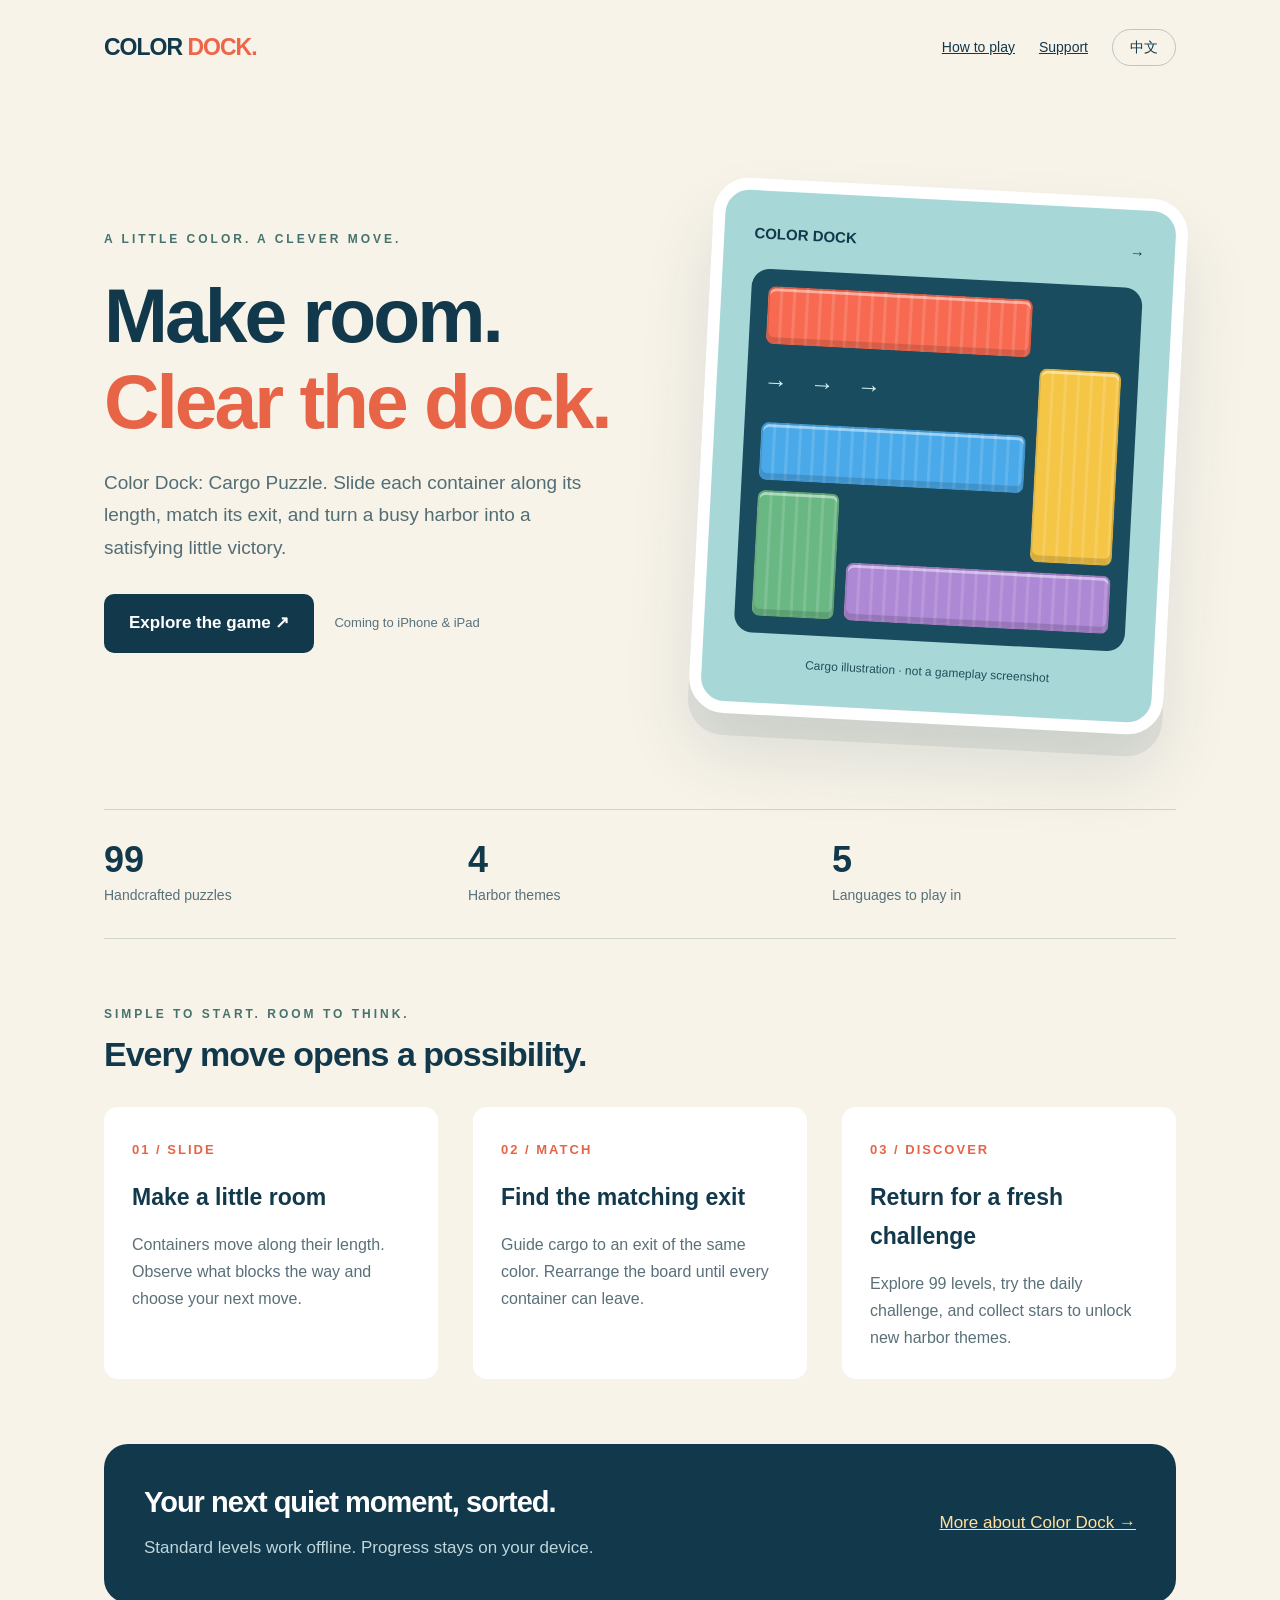
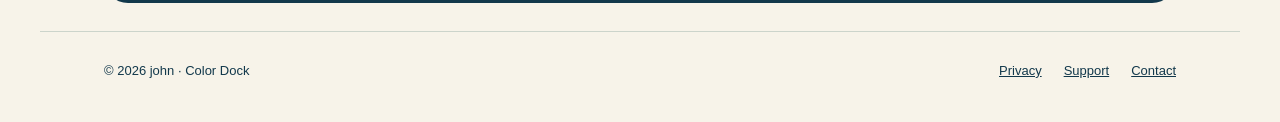
==== index.html @ 5cc41d89 "Create index.html" ====
<!doctype html>
<html lang="zh-CN"><head><meta charset="utf-8"><meta name="viewport" content="width=device-width,initial-scale=1"><meta name="description" content="Color Dock · 彩色码头：货柜谜题。滑动货柜，匹配出口，清空码头。99 关休闲益智游戏，支持 iPhone 和 iPad。"><meta name="theme-color" content="#0c3044"><title>Color Dock — 彩色码头：货柜谜题</title><style>
*{box-sizing:border-box}html{scroll-behavior:smooth}body{margin:0;background:#f7f3e9;color:#12384b;font:17px/1.7 -apple-system,BlinkMacSystemFont,"Segoe UI",sans-serif}a{color:inherit}nav,main,footer{max-width:1200px;margin:auto;padding:28px 5%}nav{display:flex;align-items:center;justify-content:space-between;gap:20px}.brand{font-size:23px;font-weight:900;text-decoration:none;letter-spacing:-1px}.brand i{color:#ef6548;font-style:normal}button{font:inherit;background:transparent;border:1px solid #bac6c5;padding:6px 17px;border-radius:25px;color:inherit;cursor:pointer}button:hover,a:hover{opacity:.8}:focus-visible{outline:3px solid #e96845;outline-offset:5px}nav .links{display:flex;align-items:center;gap:24px;font-size:14px}.hero{display:grid;grid-template-columns:1.1fr 1fr;gap:7%;align-items:center;padding:65px 0 85px}.eyebrow{font-size:12px;font-weight:800;letter-spacing:3px;color:#46726e;text-transform:uppercase}h1{font-size:clamp(46px,6vw,78px);line-height:1.13;letter-spacing:-3px;margin:22px 0}h1 span{color:#e76446}p.lead{max-width:490px;font-size:19px;color:#536d75}.cta{display:flex;gap:20px;align-items:center;flex-wrap:wrap;margin:30px 0}.primary{display:inline-block;background:#12384b;color:#fff;padding:15px 25px;border-radius:10px;text-decoration:none;font-weight:700}.soon{font-size:13px;color:#59717b}.art{position:relative;background:#a8d7d8;border:12px solid white;border-radius:36px;padding:30px;box-shadow:0 22px 0 #0d354414,0 40px 70px #0d35441c;transform:rotate(3deg)}.art-title{font-weight:900;font-size:15px;display:flex;justify-content:space-between;margin-bottom:22px}.grid{display:grid;grid-template-columns:repeat(4,1fr);grid-template-rows:repeat(5,58px);gap:10px;background:#194c5e;padding:17px;border-radius:18px}.cargo{border-radius:8px;background:repeating-linear-gradient(90deg,transparent 0 10px,#ffffff22 10px 13px),var(--c);box-shadow:inset 0 3px 0 #ffffff70,inset 0 -5px 0 #0002;border:2px solid #0002}.red{--c:#f76a51;grid-area:1/1/2/4}.yellow{--c:#f5c545;grid-area:2/4/5/5}.blue{--c:#49a9e9;grid-area:3/1/4/4}.green{--c:#69b783;grid-area:4/1/6/2}.purple{--c:#ad88d4;grid-area:5/2/6/5}.out{grid-area:2/1/3/4;color:#d4f1f1;font-size:24px;align-self:center;letter-spacing:8px}.art small{display:block;text-align:center;font-size:12px;margin-top:20px;color:#244e59}.stats{border-top:1px solid #ccd4cb;border-bottom:1px solid #ccd4cb;display:grid;grid-template-columns:repeat(3,1fr);padding:28px 0;gap:20px}.stat strong{font-size:36px;line-height:1.2;display:block}.stat span{font-size:14px;color:#577178}section{padding:65px 0}h2{font-size:34px;line-height:1.3;letter-spacing:-1px;margin:8px 0 30px}.steps{display:grid;grid-template-columns:repeat(3,1fr);gap:35px}.steps article{padding:28px;background:white;border-radius:14px}.steps b{font-size:13px;color:#e76446;letter-spacing:2px}.steps h3{font-size:23px;margin:14px 0}.steps p{color:#5a7078;font-size:16px;margin:0}.banner{background:#12384b;color:#fff;border-radius:24px;padding:40px;display:flex;gap:25px;align-items:center;justify-content:space-between}.banner h2{margin:0 0 12px;font-size:29px}.banner p{margin:0;color:#bed6dc}.banner a{white-space:nowrap;color:#ffe0a0}footer{border-top:1px solid #ccd4cb;font-size:13px;display:flex;justify-content:space-between;gap:24px;flex-wrap:wrap;padding-bottom:40px}footer .links{display:flex;gap:22px} @media(max-width:760px){nav .links>a{display:none}.hero{grid-template-columns:1fr;padding:30px 0 65px;gap:45px}h1{letter-spacing:-2px}.art{max-width:440px;width:94%;margin:auto;transform:rotate(2deg)}.grid{grid-template-rows:repeat(5,45px)}.steps{grid-template-columns:1fr;gap:16px}.stats{gap:14px}.stat strong{font-size:29px}.banner{display:block;padding:28px}.banner a{display:inline-block;margin-top:20px}section{padding:45px 0}}@media(prefers-reduced-motion:reduce){html{scroll-behavior:auto}}
</style></head><body><nav><a class="brand" href="/">COLOR <i>DOCK.</i></a><div class="links"><a href="#how" data-en="How to play">玩法介绍</a><a href="/game-privacy-policies/color-dock/support.html" data-en="Support">技术支持</a><button id="language" type="button" aria-label="Switch language">English</button></div></nav><main><div class="hero"><div><div class="eyebrow" data-en="A little color. A clever move.">一点色彩，一点巧思。</div><h1 data-en="Make room.<br><span>Clear the dock.</span>">腾出通道，<br><span>让色彩离港。</span></h1><p class="lead" data-en="Color Dock: Cargo Puzzle. Slide each container along its length, match its exit, and turn a busy harbor into a satisfying little victory.">彩色码头：货柜谜题。沿着货柜的长边滑动，找到同色出口，把繁忙的码头变成一场轻松的小胜利。</p><div class="cta"><a class="primary" href="#how" data-en="Explore the game ↗">了解游戏 ↗</a><span class="soon" data-en="Coming to iPhone & iPad">即将登陆 iPhone 与 iPad</span></div></div><div class="art" role="img" aria-label="彩色货柜玩法示意 / Colorful cargo illustration"><div class="art-title"><span>COLOR DOCK</span><span>→</span></div><div class="grid"><div class="cargo red"></div><div class="out">→ → →</div><div class="cargo yellow"></div><div class="cargo blue"></div><div class="cargo green"></div><div class="cargo purple"></div></div><small data-en="Cargo illustration · not a gameplay screenshot">货柜玩法示意 · 非游戏截图</small></div></div><div class="stats"><div class="stat"><strong>99</strong><span data-en="Handcrafted puzzles">关卡挑战</span></div><div class="stat"><strong>4</strong><span data-en="Harbor themes">港口主题</span></div><div class="stat"><strong>5</strong><span data-en="Languages to play in">种游戏语言</span></div></div><section id="how"><div class="eyebrow" data-en="Simple to start. Room to think.">轻松上手，留点空间给思考。</div><h2 data-en="Every move opens a possibility.">每一步，都有新的可能。</h2><div class="steps"><article><b>01 / SLIDE</b><h3 data-en="Make a little room">先腾出一点空间</h3><p data-en="Containers move along their length. Observe what blocks the way and choose your next move.">货柜沿长边方向移动。观察谁挡住了通道，再决定下一步。</p></article><article><b>02 / MATCH</b><h3 data-en="Find the matching exit">寻找同色出口</h3><p data-en="Guide cargo to an exit of the same color. Rearrange the board until every container can leave.">让货柜从相同颜色的出口离开，调整顺序，直到清空棋盘。</p></article><article><b>03 / DISCOVER</b><h3 data-en="Return for a fresh challenge">每天再来一局</h3><p data-en="Explore 99 levels, try the daily challenge, and collect stars to unlock new harbor themes.">探索 99 个关卡，体验每日挑战，收集星星解锁新的港口主题。</p></article></div></section><section class="banner"><div><h2 data-en="Your next quiet moment, sorted.">把片刻闲暇，拼成一点成就感。</h2><p data-en="Standard levels work offline. Progress stays on your device.">普通关卡支持离线游玩，进度保存在你的设备上。</p></div><a href="/game-privacy-policies/color-dock/home.html" data-en="More about Color Dock →">更多游戏信息 →</a></section></main><footer><span>© 2026 john · Color Dock</span><div class="links"><a href="/game-privacy-policies/color-dock/" data-en="Privacy">隐私政策</a><a href="/game-privacy-policies/color-dock/support.html" data-en="Support">技术支持</a><a href="mailto:seansheaton@gmail.com" data-en="Contact">联系我们</a></div></footer><script>const items=[...document.querySelectorAll('[data-en]')];items.forEach(e=>e.dataset.zh=e.innerHTML);let english=false;const toggle=document.getElementById('language');function setLanguage(value){english=value;document.documentElement.lang=english?'en':'zh-CN';items.forEach(e=>e.innerHTML=english?e.dataset.en:e.dataset.zh);toggle.textContent=english?'中文':'English';document.title=english?'Color Dock — Cargo Puzzle':'Color Dock — 彩色码头：货柜谜题'}toggle.addEventListener('click',()=>setLanguage(!english));if(!navigator.language.toLowerCase().startsWith('zh'))setLanguage(true);</script></body></html>
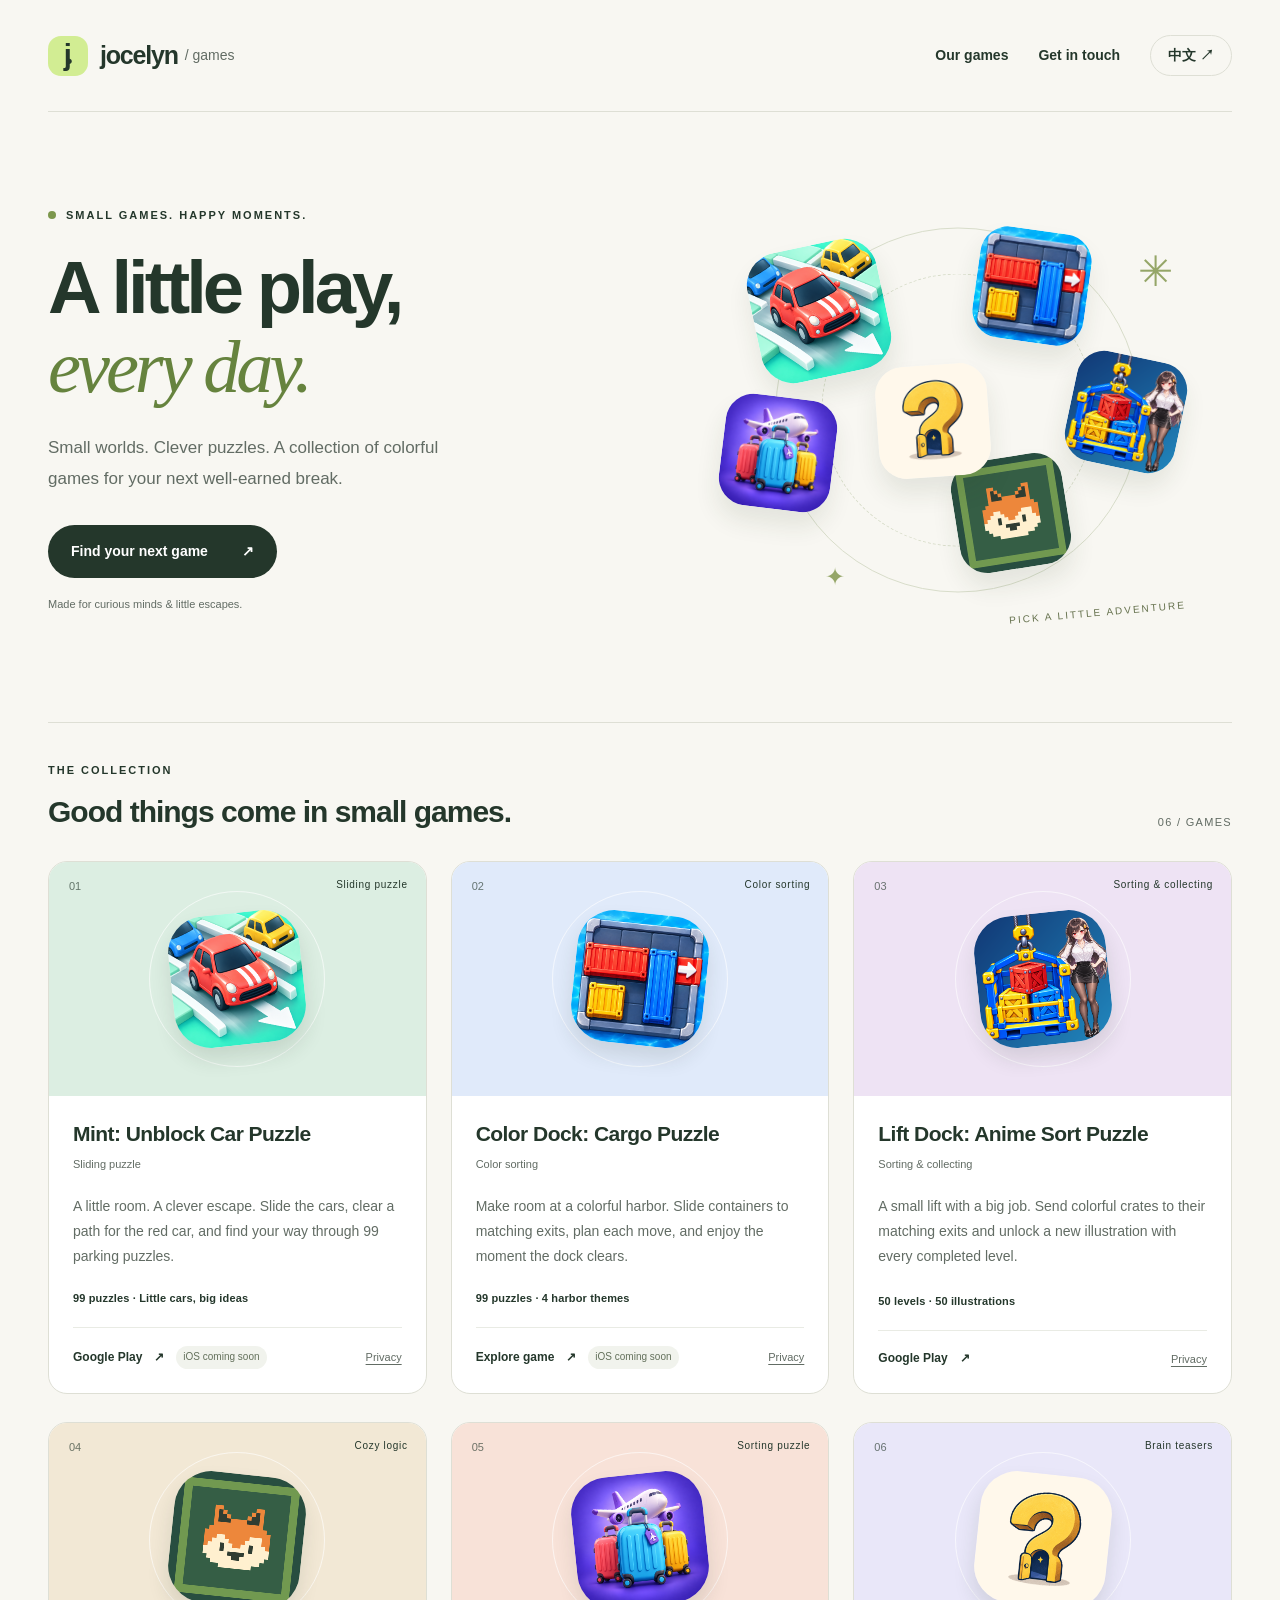
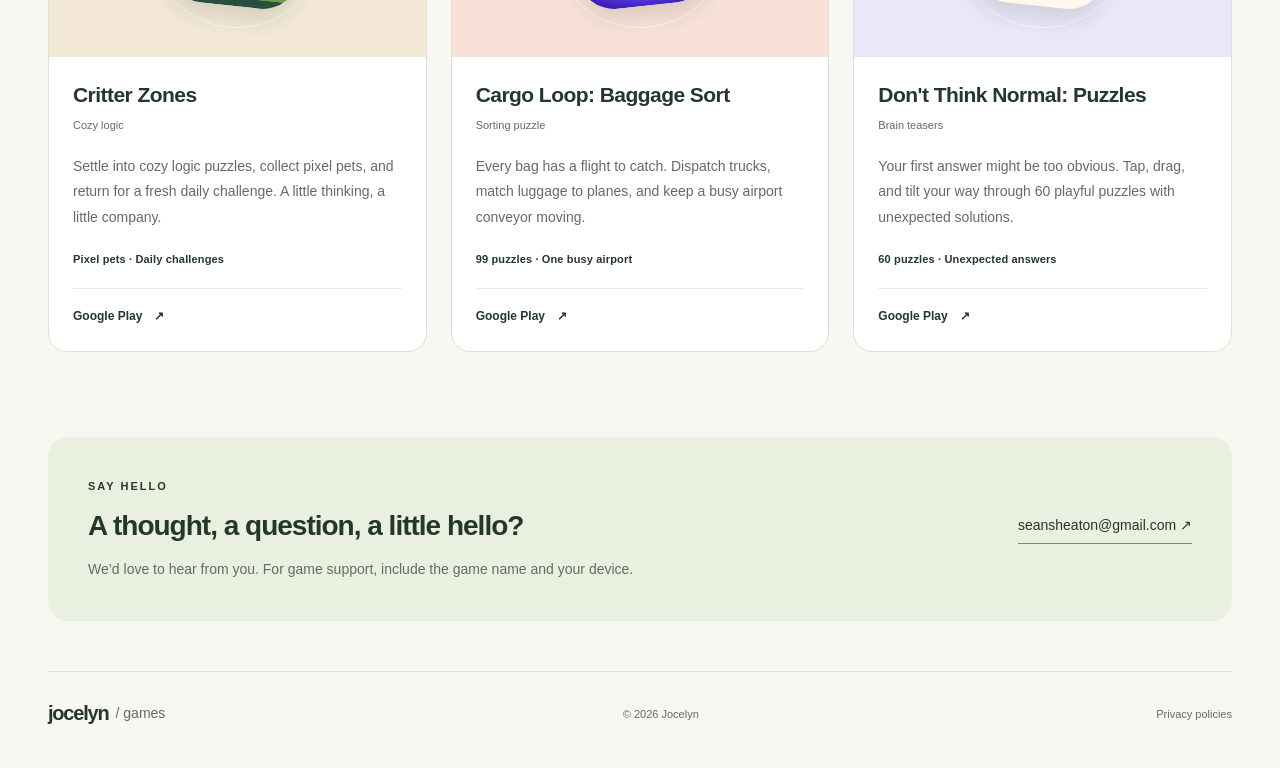
==== commit 138c29a4: "Build bilingual game showcase for six games Add real game icons, English and Chinese introductions, " ====
--- a/index.html
+++ b/index.html
@@ -1,4 +1,3 @@
 <!doctype html>
-<html lang="zh-CN"><head><meta charset="utf-8"><meta name="viewport" content="width=device-width,initial-scale=1"><meta name="description" content="Color Dock · 彩色码头：货柜谜题。滑动货柜，匹配出口，清空码头。99 关休闲益智游戏，支持 iPhone 和 iPad。"><meta name="theme-color" content="#0c3044"><title>Color Dock — 彩色码头：货柜谜题</title><style>
-*{box-sizing:border-box}html{scroll-behavior:smooth}body{margin:0;background:#f7f3e9;color:#12384b;font:17px/1.7 -apple-system,BlinkMacSystemFont,"Segoe UI",sans-serif}a{color:inherit}nav,main,footer{max-width:1200px;margin:auto;padding:28px 5%}nav{display:flex;align-items:center;justify-content:space-between;gap:20px}.brand{font-size:23px;font-weight:900;text-decoration:none;letter-spacing:-1px}.brand i{color:#ef6548;font-style:normal}button{font:inherit;background:transparent;border:1px solid #bac6c5;padding:6px 17px;border-radius:25px;color:inherit;cursor:pointer}button:hover,a:hover{opacity:.8}:focus-visible{outline:3px solid #e96845;outline-offset:5px}nav .links{display:flex;align-items:center;gap:24px;font-size:14px}.hero{display:grid;grid-template-columns:1.1fr 1fr;gap:7%;align-items:center;padding:65px 0 85px}.eyebrow{font-size:12px;font-weight:800;letter-spacing:3px;color:#46726e;text-transform:uppercase}h1{font-size:clamp(46px,6vw,78px);line-height:1.13;letter-spacing:-3px;margin:22px 0}h1 span{color:#e76446}p.lead{max-width:490px;font-size:19px;color:#536d75}.cta{display:flex;gap:20px;align-items:center;flex-wrap:wrap;margin:30px 0}.primary{display:inline-block;background:#12384b;color:#fff;padding:15px 25px;border-radius:10px;text-decoration:none;font-weight:700}.soon{font-size:13px;color:#59717b}.art{position:relative;background:#a8d7d8;border:12px solid white;border-radius:36px;padding:30px;box-shadow:0 22px 0 #0d354414,0 40px 70px #0d35441c;transform:rotate(3deg)}.art-title{font-weight:900;font-size:15px;display:flex;justify-content:space-between;margin-bottom:22px}.grid{display:grid;grid-template-columns:repeat(4,1fr);grid-template-rows:repeat(5,58px);gap:10px;background:#194c5e;padding:17px;border-radius:18px}.cargo{border-radius:8px;background:repeating-linear-gradient(90deg,transparent 0 10px,#ffffff22 10px 13px),var(--c);box-shadow:inset 0 3px 0 #ffffff70,inset 0 -5px 0 #0002;border:2px solid #0002}.red{--c:#f76a51;grid-area:1/1/2/4}.yellow{--c:#f5c545;grid-area:2/4/5/5}.blue{--c:#49a9e9;grid-area:3/1/4/4}.green{--c:#69b783;grid-area:4/1/6/2}.purple{--c:#ad88d4;grid-area:5/2/6/5}.out{grid-area:2/1/3/4;color:#d4f1f1;font-size:24px;align-self:center;letter-spacing:8px}.art small{display:block;text-align:center;font-size:12px;margin-top:20px;color:#244e59}.stats{border-top:1px solid #ccd4cb;border-bottom:1px solid #ccd4cb;display:grid;grid-template-columns:repeat(3,1fr);padding:28px 0;gap:20px}.stat strong{font-size:36px;line-height:1.2;display:block}.stat span{font-size:14px;color:#577178}section{padding:65px 0}h2{font-size:34px;line-height:1.3;letter-spacing:-1px;margin:8px 0 30px}.steps{display:grid;grid-template-columns:repeat(3,1fr);gap:35px}.steps article{padding:28px;background:white;border-radius:14px}.steps b{font-size:13px;color:#e76446;letter-spacing:2px}.steps h3{font-size:23px;margin:14px 0}.steps p{color:#5a7078;font-size:16px;margin:0}.banner{background:#12384b;color:#fff;border-radius:24px;padding:40px;display:flex;gap:25px;align-items:center;justify-content:space-between}.banner h2{margin:0 0 12px;font-size:29px}.banner p{margin:0;color:#bed6dc}.banner a{white-space:nowrap;color:#ffe0a0}footer{border-top:1px solid #ccd4cb;font-size:13px;display:flex;justify-content:space-between;gap:24px;flex-wrap:wrap;padding-bottom:40px}footer .links{display:flex;gap:22px} @media(max-width:760px){nav .links>a{display:none}.hero{grid-template-columns:1fr;padding:30px 0 65px;gap:45px}h1{letter-spacing:-2px}.art{max-width:440px;width:94%;margin:auto;transform:rotate(2deg)}.grid{grid-template-rows:repeat(5,45px)}.steps{grid-template-columns:1fr;gap:16px}.stats{gap:14px}.stat strong{font-size:29px}.banner{display:block;padding:28px}.banner a{display:inline-block;margin-top:20px}section{padding:45px 0}}@media(prefers-reduced-motion:reduce){html{scroll-behavior:auto}}
-</style></head><body><nav><a class="brand" href="/">COLOR <i>DOCK.</i></a><div class="links"><a href="#how" data-en="How to play">玩法介绍</a><a href="/game-privacy-policies/color-dock/support.html" data-en="Support">技术支持</a><button id="language" type="button" aria-label="Switch language">English</button></div></nav><main><div class="hero"><div><div class="eyebrow" data-en="A little color. A clever move.">一点色彩，一点巧思。</div><h1 data-en="Make room.<br><span>Clear the dock.</span>">腾出通道，<br><span>让色彩离港。</span></h1><p class="lead" data-en="Color Dock: Cargo Puzzle. Slide each container along its length, match its exit, and turn a busy harbor into a satisfying little victory.">彩色码头：货柜谜题。沿着货柜的长边滑动，找到同色出口，把繁忙的码头变成一场轻松的小胜利。</p><div class="cta"><a class="primary" href="#how" data-en="Explore the game ↗">了解游戏 ↗</a><span class="soon" data-en="Coming to iPhone & iPad">即将登陆 iPhone 与 iPad</span></div></div><div class="art" role="img" aria-label="彩色货柜玩法示意 / Colorful cargo illustration"><div class="art-title"><span>COLOR DOCK</span><span>→</span></div><div class="grid"><div class="cargo red"></div><div class="out">→ → →</div><div class="cargo yellow"></div><div class="cargo blue"></div><div class="cargo green"></div><div class="cargo purple"></div></div><small data-en="Cargo illustration · not a gameplay screenshot">货柜玩法示意 · 非游戏截图</small></div></div><div class="stats"><div class="stat"><strong>99</strong><span data-en="Handcrafted puzzles">关卡挑战</span></div><div class="stat"><strong>4</strong><span data-en="Harbor themes">港口主题</span></div><div class="stat"><strong>5</strong><span data-en="Languages to play in">种游戏语言</span></div></div><section id="how"><div class="eyebrow" data-en="Simple to start. Room to think.">轻松上手，留点空间给思考。</div><h2 data-en="Every move opens a possibility.">每一步，都有新的可能。</h2><div class="steps"><article><b>01 / SLIDE</b><h3 data-en="Make a little room">先腾出一点空间</h3><p data-en="Containers move along their length. Observe what blocks the way and choose your next move.">货柜沿长边方向移动。观察谁挡住了通道，再决定下一步。</p></article><article><b>02 / MATCH</b><h3 data-en="Find the matching exit">寻找同色出口</h3><p data-en="Guide cargo to an exit of the same color. Rearrange the board until every container can leave.">让货柜从相同颜色的出口离开，调整顺序，直到清空棋盘。</p></article><article><b>03 / DISCOVER</b><h3 data-en="Return for a fresh challenge">每天再来一局</h3><p data-en="Explore 99 levels, try the daily challenge, and collect stars to unlock new harbor themes.">探索 99 个关卡，体验每日挑战，收集星星解锁新的港口主题。</p></article></div></section><section class="banner"><div><h2 data-en="Your next quiet moment, sorted.">把片刻闲暇，拼成一点成就感。</h2><p data-en="Standard levels work offline. Progress stays on your device.">普通关卡支持离线游玩，进度保存在你的设备上。</p></div><a href="/game-privacy-policies/color-dock/home.html" data-en="More about Color Dock →">更多游戏信息 →</a></section></main><footer><span>© 2026 john · Color Dock</span><div class="links"><a href="/game-privacy-policies/color-dock/" data-en="Privacy">隐私政策</a><a href="/game-privacy-policies/color-dock/support.html" data-en="Support">技术支持</a><a href="mailto:seansheaton@gmail.com" data-en="Contact">联系我们</a></div></footer><script>const items=[...document.querySelectorAll('[data-en]')];items.forEach(e=>e.dataset.zh=e.innerHTML);let english=false;const toggle=document.getElementById('language');function setLanguage(value){english=value;document.documentElement.lang=english?'en':'zh-CN';items.forEach(e=>e.innerHTML=english?e.dataset.en:e.dataset.zh);toggle.textContent=english?'中文':'English';document.title=english?'Color Dock — Cargo Puzzle':'Color Dock — 彩色码头：货柜谜题'}toggle.addEventListener('click',()=>setLanguage(!english));if(!navigator.language.toLowerCase().startsWith('zh'))setLanguage(true);</script></body></html>
+<html lang="en"><head><meta charset="utf-8"><meta name="viewport" content="width=device-width,initial-scale=1"><meta name="description" content="Discover Jocelyn’s playful puzzle games: Mint, Color Dock, Lift Dock, Critter Zones, Cargo Loop and Don't Think Normal."><meta name="theme-color" content="#f8f7f2"><meta property="og:title" content="Jocelyn Games — A little play, every day."><meta property="og:description" content="Small worlds. Clever puzzles. Find your next little escape."><meta property="og:image" content="https://seansheaton-oss.github.io/mint.png"><link rel="icon" href="favicon.svg" type="image/svg+xml"><link rel="stylesheet" href="style.css"><title>Jocelyn Games — A little play, every day.</title><script src="site.js" defer></script></head><body>
+<a class="skip" href="#games">Skip to games / 跳到游戏</a><header class="wrap"><a class="brand" href="./" aria-label="Jocelyn Games home"><span class="brand-mark" aria-hidden="true">j<span>•</span></span>jocelyn<span class="brand-small"> / games</span></a><nav aria-label="Main navigation"><a href="#games"><span data-en="Our games" data-zh="我们的游戏">Our games</span></a><a href="#contact"><span data-en="Get in touch" data-zh="联系我们">Get in touch</span></a><button id="language" type="button" aria-label="切换为中文">中文 <span aria-hidden="true">↗</span></button></nav></header><main class="wrap"><section class="hero" aria-labelledby="headline"><div class="hero-copy"><div class="eyebrow"><span class="dot"></span><span data-en="SMALL GAMES. HAPPY MOMENTS." data-zh="小小的游戏，大大的快乐。">SMALL GAMES. HAPPY MOMENTS.</span></div><h1 id="headline"><span data-en="A little play," data-zh="给日常，">A little play,</span><br><em data-en="every day." data-zh="添一点好玩。">every day.</em></h1><p class="intro" data-en="Small worlds. Clever puzzles. A collection of colorful games for your next well-earned break." data-zh="小小世界，藏着巧思。挑一款喜欢的游戏，在缤纷的谜题里，享受一段属于自己的轻松时光。">Small worlds. Clever puzzles. A collection of colorful games for your next well-earned break.</p><a class="primary" href="#games"><span data-en="Find your next game" data-zh="发现你的下一款游戏">Find your next game</span> <span aria-hidden="true">↗</span></a><div class="hero-note"><span data-en="Made for curious minds &amp; little escapes." data-zh="为好奇心，也为片刻闲暇。">Made for curious minds &amp; little escapes.</span></div></div><div class="hero-art"><div class="orbit"></div><span class="spark spark-one" aria-hidden="true">✳</span><a href="#mint" class="tile tile-0" aria-label="Mint: Unblock Car Puzzle"><img src="mint.png" alt="" width="112" height="112"></a><a href="#color-dock" class="tile tile-1" aria-label="Color Dock: Cargo Puzzle"><img src="color-dock.png" alt="" width="112" height="112"></a><a href="#lift-dock" class="tile tile-2" aria-label="Lift Dock: Anime Sort Puzzle"><img src="lift-dock.png" alt="" width="112" height="112"></a><a href="#critter-zones" class="tile tile-3" aria-label="Critter Zones"><img src="critter-zones.png" alt="" width="112" height="112"></a><a href="#cargo-loop" class="tile tile-4" aria-label="Cargo Loop: Baggage Sort"><img src="cargo-loop.png" alt="" width="112" height="112"></a><a href="#dont-think-normal" class="tile tile-5" aria-label="Don&#x27;t Think Normal: Puzzles"><img src="dont-think-normal.png" alt="" width="112" height="112"></a><span class="spark spark-two" aria-hidden="true">✦</span><span class="art-label"><span data-en="PICK A LITTLE ADVENTURE" data-zh="选一场小小的冒险">PICK A LITTLE ADVENTURE</span></span></div></section><section id="games" aria-labelledby="games-title"><div class="section-heading"><div><div class="eyebrow"><span data-en="THE COLLECTION" data-zh="游戏合集">THE COLLECTION</span></div><h2 id="games-title"><span data-en="Good things come in small games." data-zh="小小游戏，慢慢喜欢。">Good things come in small games.</span></h2></div><span class="count">06 / <span data-en="GAMES" data-zh="款游戏">GAMES</span></span></div><div class="games"><article class="game" id="mint"><div class="game-art" style="--tint:#dceee2"><span class="number">01</span><span class="category" data-en="Sliding puzzle" data-zh="滑块解谜">Sliding puzzle</span><img src="mint.png" alt="Mint: Unblock Car Puzzle icon" width="144" height="144" loading="lazy"></div><div class="game-body"><h3>Mint: Unblock Car Puzzle</h3><p class="subtitle" data-en="Sliding puzzle" data-zh="薄荷汽车突围">Sliding puzzle</p><p class="description" data-en="A little room. A clever escape. Slide the cars, clear a path for the red car, and find your way through 99 parking puzzles." data-zh="在清新的薄荷小城里，滑动车辆，为红色小车让出通道。挑战 99 道挪车谜题，用更少的步数摘下星星。">A little room. A clever escape. Slide the cars, clear a path for the red car, and find your way through 99 parking puzzles.</p><p class="features" data-en="99 puzzles · Little cars, big ideas" data-zh="99 道谜题 · 小汽车，大巧思">99 puzzles · Little cars, big ideas</p><div class="game-links"><a class="store" href="https://play.google.com/store/apps/details?id=com.carescape.sprint1" target="_blank" rel="noopener noreferrer">Google Play <span aria-hidden="true">↗</span></a><span class="soon" data-en="iOS coming soon" data-zh="iOS 即将上线">iOS coming soon</span><a class="privacy" href="/game-privacy-policies/mint-unblock-car-puzzle/"><span data-en="Privacy" data-zh="隐私政策">Privacy</span></a></div></div></article><article class="game" id="color-dock"><div class="game-art" style="--tint:#e0eafa"><span class="number">02</span><span class="category" data-en="Color sorting" data-zh="色彩分类">Color sorting</span><img src="color-dock.png" alt="Color Dock: Cargo Puzzle icon" width="144" height="144" loading="lazy"></div><div class="game-body"><h3>Color Dock: Cargo Puzzle</h3><p class="subtitle" data-en="Color sorting" data-zh="彩色码头：货柜谜题">Color sorting</p><p class="description" data-en="Make room at a colorful harbor. Slide containers to matching exits, plan each move, and enjoy the moment the dock clears." data-zh="把彩色货柜送往同色出口，安排每一步的先后顺序。在 99 个关卡里，一点点腾出空间，享受清空码头的成就感。">Make room at a colorful harbor. Slide containers to matching exits, plan each move, and enjoy the moment the dock clears.</p><p class="features" data-en="99 puzzles · 4 harbor themes" data-zh="99 个关卡 · 4 种港口主题">99 puzzles · 4 harbor themes</p><div class="game-links"><a class="store" href="/color-dock.html"><span data-en="Explore game" data-zh="了解游戏">Explore game</span> <span aria-hidden="true">↗</span></a><span class="soon" data-en="iOS coming soon" data-zh="iOS 即将上线">iOS coming soon</span><a class="privacy" href="/game-privacy-policies/color-dock/"><span data-en="Privacy" data-zh="隐私政策">Privacy</span></a></div></div></article><article class="game" id="lift-dock"><div class="game-art" style="--tint:#eee3f4"><span class="number">03</span><span class="category" data-en="Sorting &amp; collecting" data-zh="分类与收集">Sorting &amp; collecting</span><img src="lift-dock.png" alt="Lift Dock: Anime Sort Puzzle icon" width="144" height="144" loading="lazy"></div><div class="game-body"><h3>Lift Dock: Anime Sort Puzzle</h3><p class="subtitle" data-en="Sorting &amp; collecting" data-zh="升降机分类与插画收藏">Sorting &amp; collecting</p><p class="description" data-en="A small lift with a big job. Send colorful crates to their matching exits and unlock a new illustration with every completed level." data-zh="小小升降机，装着大大的挑战。合理安排彩色货箱的顺序，送往同色出口；每过一关，解锁一张新的收藏插画。">A small lift with a big job. Send colorful crates to their matching exits and unlock a new illustration with every completed level.</p><p class="features" data-en="50 levels · 50 illustrations" data-zh="50 个关卡 · 50 张插画">50 levels · 50 illustrations</p><div class="game-links"><a class="store" href="https://play.google.com/store/apps/details?id=com.liftdock.sortlite" target="_blank" rel="noopener noreferrer">Google Play <span aria-hidden="true">↗</span></a><a class="privacy" href="/lift-dock-sort-lite-config/"><span data-en="Privacy" data-zh="隐私政策">Privacy</span></a></div></div></article><article class="game" id="critter-zones"><div class="game-art" style="--tint:#f2e8d5"><span class="number">04</span><span class="category" data-en="Cozy logic" data-zh="治愈逻辑">Cozy logic</span><img src="critter-zones.png" alt="Critter Zones icon" width="144" height="144" loading="lazy"></div><div class="game-body"><h3>Critter Zones</h3><p class="subtitle" data-en="Cozy logic" data-zh="像素萌宠逻辑谜题">Cozy logic</p><p class="description" data-en="Settle into cozy logic puzzles, collect pixel pets, and return for a fresh daily challenge. A little thinking, a little company." data-zh="在轻松的逻辑谜题里慢慢思考，收集可爱的像素萌宠，再来一局每日挑战。让解谜时光，多一点陪伴。">Settle into cozy logic puzzles, collect pixel pets, and return for a fresh daily challenge. A little thinking, a little company.</p><p class="features" data-en="Pixel pets · Daily challenges" data-zh="像素萌宠 · 每日挑战">Pixel pets · Daily challenges</p><div class="game-links"><a class="store" href="https://play.google.com/store/apps/details?id=com.critterzones.puzzle" target="_blank" rel="noopener noreferrer">Google Play <span aria-hidden="true">↗</span></a></div></div></article><article class="game" id="cargo-loop"><div class="game-art" style="--tint:#f8e2d8"><span class="number">05</span><span class="category" data-en="Sorting puzzle" data-zh="分类解谜">Sorting puzzle</span><img src="cargo-loop.png" alt="Cargo Loop: Baggage Sort icon" width="144" height="144" loading="lazy"></div><div class="game-body"><h3>Cargo Loop: Baggage Sort</h3><p class="subtitle" data-en="Sorting puzzle" data-zh="机场行李分拣">Sorting puzzle</p><p class="description" data-en="Every bag has a flight to catch. Dispatch trucks, match luggage to planes, and keep a busy airport conveyor moving." data-zh="每件行李，都有要赶上的航班。选择卡车的出发顺序，把彩色行李送上对应飞机，在有限的传送带空间里规划下一步。">Every bag has a flight to catch. Dispatch trucks, match luggage to planes, and keep a busy airport conveyor moving.</p><p class="features" data-en="99 puzzles · One busy airport" data-zh="99 道谜题 · 一座忙碌的小机场">99 puzzles · One busy airport</p><div class="game-links"><a class="store" href="https://play.google.com/store/apps/details?id=com.jocelyn.cargoloop" target="_blank" rel="noopener noreferrer">Google Play <span aria-hidden="true">↗</span></a></div></div></article><article class="game" id="dont-think-normal"><div class="game-art" style="--tint:#e9e7f9"><span class="number">06</span><span class="category" data-en="Brain teasers" data-zh="脑洞解谜">Brain teasers</span><img src="dont-think-normal.png" alt="Don&#x27;t Think Normal: Puzzles icon" width="144" height="144" loading="lazy"></div><div class="game-body"><h3>Don&#x27;t Think Normal: Puzzles</h3><p class="subtitle" data-en="Brain teasers" data-zh="换个思路，答案就不一样">Brain teasers</p><p class="description" data-en="Your first answer might be too obvious. Tap, drag, and tilt your way through 60 playful puzzles with unexpected solutions." data-zh="第一眼想到的答案，也许太普通了。试试点击、拖动和倾斜手机，在 60 道脑洞谜题里，发现意料之外的解法。">Your first answer might be too obvious. Tap, drag, and tilt your way through 60 playful puzzles with unexpected solutions.</p><p class="features" data-en="60 puzzles · Unexpected answers" data-zh="60 道谜题 · 意想不到的答案">60 puzzles · Unexpected answers</p><div class="game-links"><a class="store" href="https://play.google.com/store/apps/details?id=com.game.dontthinknormal" target="_blank" rel="noopener noreferrer">Google Play <span aria-hidden="true">↗</span></a></div></div></article></div></section><section class="contact" id="contact"><div><div class="eyebrow"><span data-en="SAY HELLO" data-zh="打个招呼">SAY HELLO</span></div><h2><span data-en="A thought, a question, a little hello?" data-zh="有建议、有问题，或只是想打个招呼？">A thought, a question, a little hello?</span></h2><p data-en="We’d love to hear from you. For game support, include the game name and your device." data-zh="欢迎来信。反馈游戏问题时，请附上游戏名称和设备型号，方便我们更快了解情况。">We’d love to hear from you. For game support, include the game name and your device.</p></div><a href="mailto:seansheaton@gmail.com">seansheaton@gmail.com <span aria-hidden="true">↗</span></a></section></main><footer class="wrap"><a class="brand" href="./">jocelyn<span class="brand-small"> / games</span></a><span>© 2026 Jocelyn</span><a href="/game-privacy-policies/"><span data-en="Privacy policies" data-zh="隐私政策">Privacy policies</span></a></footer></body></html>
--- a/style.css
+++ b/style.css
@@ -0,0 +1 @@
+:root{--ink:#24372b;--muted:#626c64;--paper:#f8f7f2;--line:#dedfd5;--lime:#d2ed93}*{box-sizing:border-box}html{scroll-behavior:smooth;scroll-padding-top:30px}body{margin:0;background:var(--paper);color:var(--ink);font:16px/1.65 -apple-system,BlinkMacSystemFont,"Segoe UI",Arial,sans-serif}a{color:inherit;text-decoration:none}button{font:inherit;color:inherit}a,button{-webkit-tap-highlight-color:transparent}a:focus-visible,button:focus-visible{outline:3px solid #5f7840;outline-offset:6px}.wrap{width:min(1200px,calc(100% - 96px));margin:auto}.skip{position:absolute;top:-100px;left:15px;background:white;padding:15px;z-index:9}.skip:focus{top:10px}header{min-height:112px;display:flex;align-items:center;justify-content:space-between;border-bottom:1px solid var(--line)}.brand{display:flex;align-items:center;font-size:25px;font-weight:800;letter-spacing:-1.2px;white-space:nowrap}.brand-small{font-size:14px;font-weight:400;letter-spacing:0;margin-left:7px;color:var(--muted)}.brand-mark{background:var(--lime);height:40px;width:40px;border-radius:13px;margin-right:12px;display:inline-flex;align-items:center;justify-content:center;font-size:29px;line-height:1;letter-spacing:-6px;padding-right:6px}.brand-mark span{font-size:19px;padding-top:10px}nav{display:flex;align-items:center;gap:30px;font-size:14px;font-weight:600}nav a:hover,footer a:hover{color:#638130}nav button{border:1px solid var(--line);background:transparent;border-radius:30px;padding:8px 17px;cursor:pointer}nav button:hover{background:#e8eddf}.hero{display:grid;grid-template-columns:1.1fr 1fr;align-items:center;gap:32px;min-height:610px;padding:75px 0 90px}.eyebrow{font-size:11px;font-weight:750;letter-spacing:2px;display:flex;align-items:center;gap:10px}.dot{height:8px;width:8px;border-radius:50%;background:#7c974c}h1{font-size:clamp(46px,5.8vw,78px);line-height:1.06;letter-spacing:-4px;margin:25px 0}h1 em{font-weight:500;font-family:Georgia,"Times New Roman",serif;color:#66833e}.intro{font-size:17px;color:var(--muted);max-width:405px;margin:25px 0 30px;line-height:1.85}.primary{display:inline-flex;gap:34px;align-items:center;background:var(--ink);color:#fff;border-radius:40px;padding:15px 23px;font-size:14px;font-weight:650;transition:background .2s}.primary:hover{background:#456047}.hero-note{margin-top:17px;font-size:11px;color:var(--muted)}.hero-art{height:400px;position:relative;max-width:480px;width:100%;margin:auto}.orbit{position:absolute;width:365px;height:365px;border:1px solid #d8ddca;border-radius:50%;left:50%;top:50%;transform:translate(-50%,-50%)}.orbit:after{content:"";position:absolute;inset:45px;border:1px dashed #d8ddca;border-radius:50%}.tile{position:absolute;display:block;box-shadow:0 15px 24px #273e2019;border-radius:25%;width:112px;height:112px;transition:transform .2s}.tile img{width:100%;height:100%;border-radius:25%;display:block;object-fit:cover}.tile:hover{transform:translateY(-7px) rotate(0deg);z-index:2}.tile-0{top:35px;left:35px;transform:rotate(-12deg);width:132px;height:132px}.tile-1{top:20px;right:110px;transform:rotate(8deg)}.tile-2{top:146px;right:16px;transform:rotate(12deg)}.tile-3{bottom:41px;right:131px;transform:rotate(-9deg)}.tile-4{top:187px;left:4px;transform:rotate(7deg)}.tile-5{top:155px;left:159px;transform:rotate(-4deg)}.spark{position:absolute;font-size:42px;color:#95a668}.spark-one{right:25px;top:27px}.spark-two{left:107px;bottom:13px;font-size:24px}.art-label{position:absolute;bottom:-12px;right:12px;font-size:10px;letter-spacing:2px;transform:rotate(-5deg);color:#66724e}.section-heading{border-top:1px solid var(--line);padding:38px 0 30px;display:flex;align-items:end;justify-content:space-between;gap:20px}h2{font-size:30px;line-height:1.3;letter-spacing:-1px;margin:13px 0 0}.count{font-size:11px;letter-spacing:1.3px;white-space:nowrap;color:var(--muted)}.games{display:grid;grid-template-columns:repeat(3,minmax(0,1fr));gap:28px 24px}.game{border:1px solid var(--line);border-radius:19px;overflow:hidden;background:#fff;display:flex;flex-direction:column}.game-art{height:234px;background:var(--tint);position:relative;display:flex;align-items:center;justify-content:center}.game-art:after{content:"";position:absolute;width:174px;height:174px;border:1px solid #ffffffa0;border-radius:50%;pointer-events:none}.game-art img{display:block;width:132px;height:132px;border-radius:28%;object-fit:cover;box-shadow:0 12px 20px #24372b20;transform:rotate(-6deg);z-index:1;transition:transform .2s}.game:nth-child(even) .game-art img{transform:rotate(6deg)}.game:hover .game-art img{transform:rotate(0deg) translateY(-3px)}.number{position:absolute;left:20px;top:15px;font-size:11px;opacity:.65}.category{position:absolute;right:18px;top:15px;font-size:10px;letter-spacing:.7px}.game-body{padding:24px;display:flex;flex-direction:column;flex:1}h3{font-size:21px;letter-spacing:-.55px;line-height:1.3;margin:0}.subtitle{font-size:11px;color:var(--muted);margin:8px 0 0}.description{font-size:14px;line-height:1.8;color:var(--muted);margin:20px 0}.features{font-size:11px;font-weight:650;letter-spacing:.15px;margin:auto 0 20px}.game-links{border-top:1px solid #e9ebe4;padding-top:18px;display:flex;align-items:center;flex-wrap:wrap;gap:12px;font-size:11px}.store{font-weight:750;display:flex;gap:12px;align-items:center;font-size:12px}.store:hover{text-decoration:underline}.soon{background:#f1f3ed;border-radius:12px;padding:3px 7px;color:#63705b;font-size:10px}.privacy{color:var(--muted);margin-left:auto;text-decoration:underline;text-underline-offset:3px}.contact{margin:85px 0 50px;border-radius:20px;background:#eaf0df;padding:40px;display:flex;align-items:center;justify-content:space-between;gap:45px}.contact h2{max-width:580px;font-size:28px}.contact p{max-width:550px;color:var(--muted);font-size:14px;margin-bottom:0}.contact>a{white-space:nowrap;font-size:14px;border-bottom:1px solid #789067;padding-bottom:6px}.contact>a:hover{color:#658338}footer{padding:25px 0 38px;border-top:1px solid var(--line);display:flex;align-items:center;justify-content:space-between;gap:20px;font-size:11px;color:var(--muted)}footer .brand{font-size:20px;color:var(--ink)}html[lang="zh-CN"] h1{letter-spacing:-2px;font-size:clamp(42px,5.4vw,67px);line-height:1.25}html[lang="zh-CN"] h1 em{font-family:inherit;font-style:normal}html[lang="zh-CN"] h2{letter-spacing:0}@media(min-width:1500px){.hero{min-height:650px}}@media(max-width:1050px){.wrap{width:calc(100% - 56px)}.hero{gap:10px}.hero-art{transform:scale(.85);transform-origin:center}.games{grid-template-columns:repeat(2,minmax(0,1fr))}.contact{display:block}.contact>a{display:inline-block;margin-top:26px}}@media(max-width:700px){.wrap{width:calc(100% - 36px)}header{min-height:84px}.brand{font-size:21px}.brand-small{font-size:11px}.brand-mark{width:32px;height:32px;margin-right:8px}nav{gap:12px}nav>a{display:none}nav button{font-size:12px;padding:6px 13px}.hero{grid-template-columns:1fr;padding:42px 0 50px;gap:18px;min-height:0}h1{font-size:58px;letter-spacing:-3px}.intro{font-size:15px;margin:20px 0 24px}.hero-art{max-width:365px;height:340px;transform:scale(.9);margin-top:0;margin-bottom:-15px}.orbit{width:320px;height:320px}.tile{width:93px;height:93px}.tile-0{left:20px;width:109px;height:109px;top:29px}.tile-1{right:80px;top:10px}.tile-2{right:0;top:120px}.tile-3{right:85px;bottom:32px}.tile-4{left:0;top:172px}.tile-5{left:132px;top:127px}.spark-one{right:2px;top:6px}.spark-two{left:92px;bottom:4px}.art-label{right:0;bottom:-15px;font-size:9px}.section-heading{align-items:start;padding-top:28px}h2{font-size:25px}.count{margin-top:4px;font-size:9px}.games{grid-template-columns:1fr;gap:22px}.game-art{height:225px}.game-body{padding:24px}.game-body h3{font-size:23px}.description{font-size:15px}.contact{margin:48px 0 30px;padding:28px 23px}.contact h2{font-size:25px}.contact>a{font-size:13px}footer{flex-wrap:wrap;gap:20px}footer .brand{width:100%}.eyebrow{font-size:9px}}@media(prefers-reduced-motion:reduce){html{scroll-behavior:auto}*{transition:none!important}}
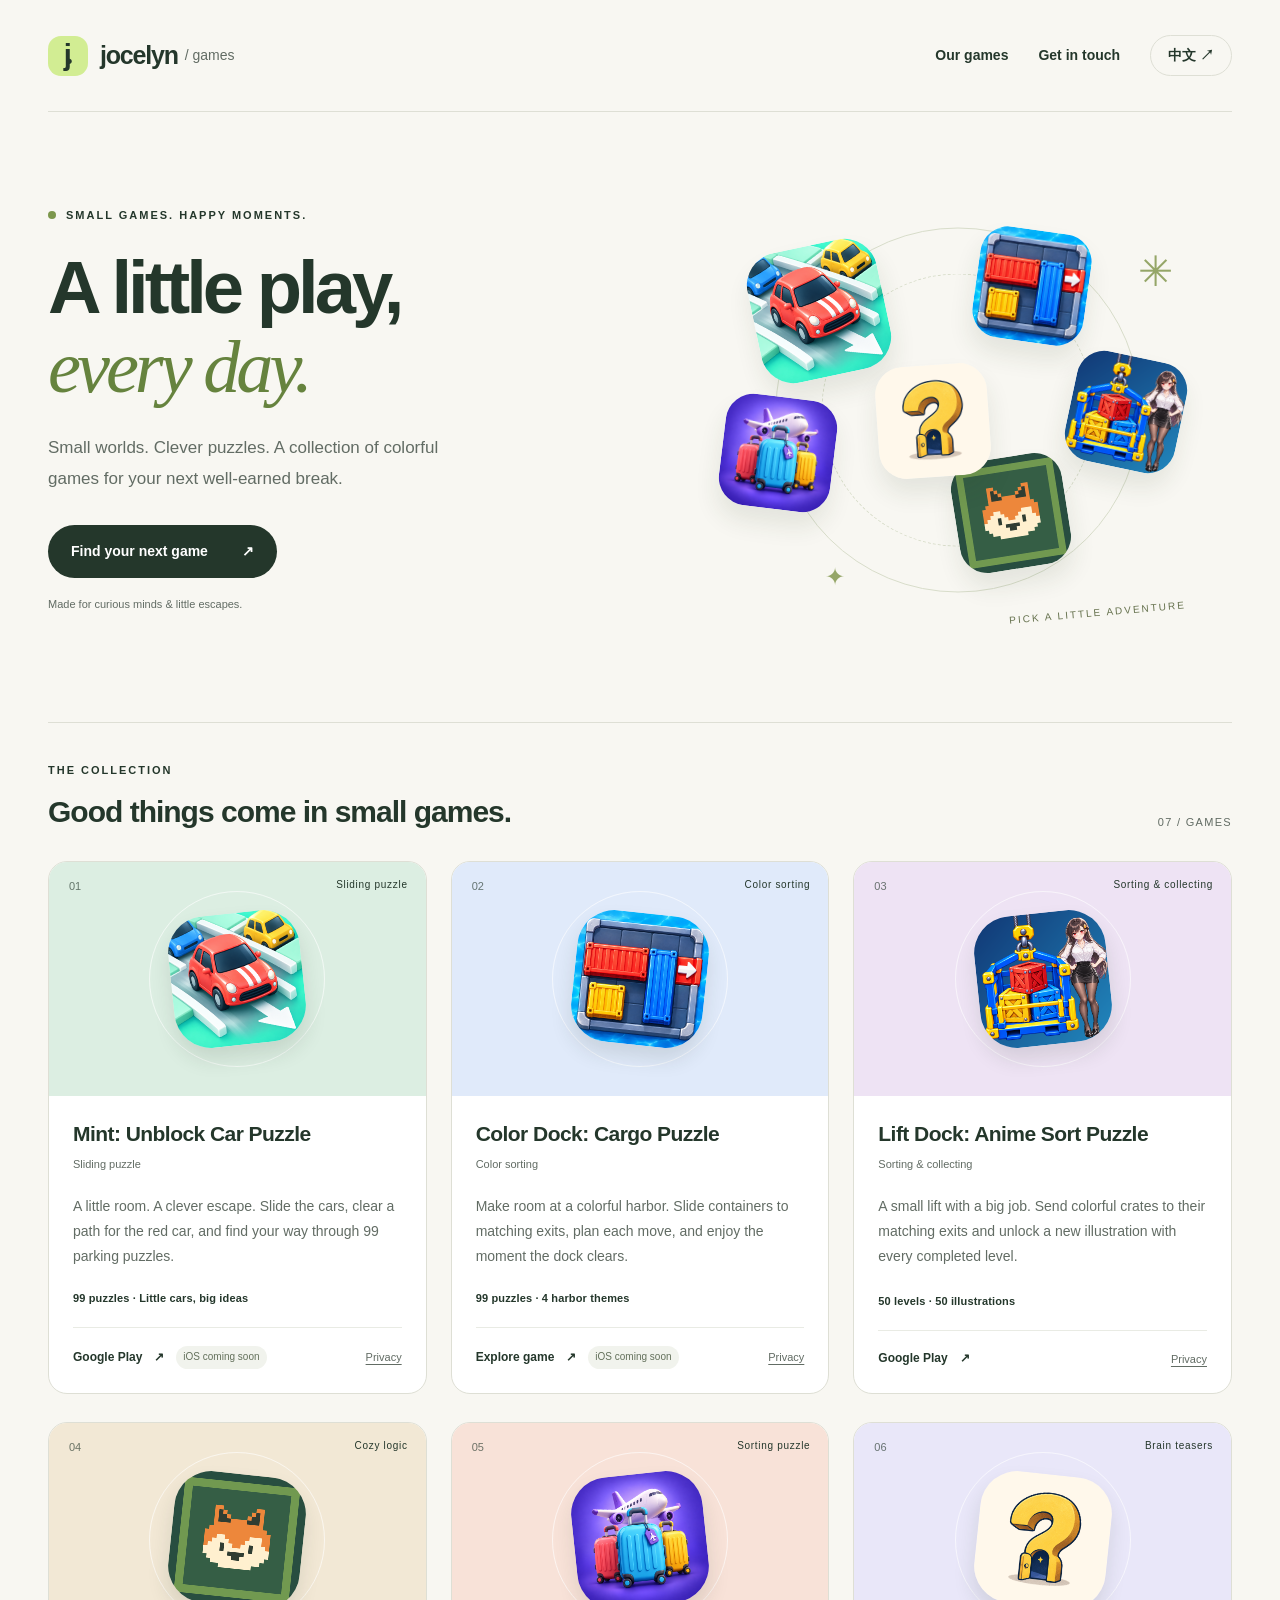
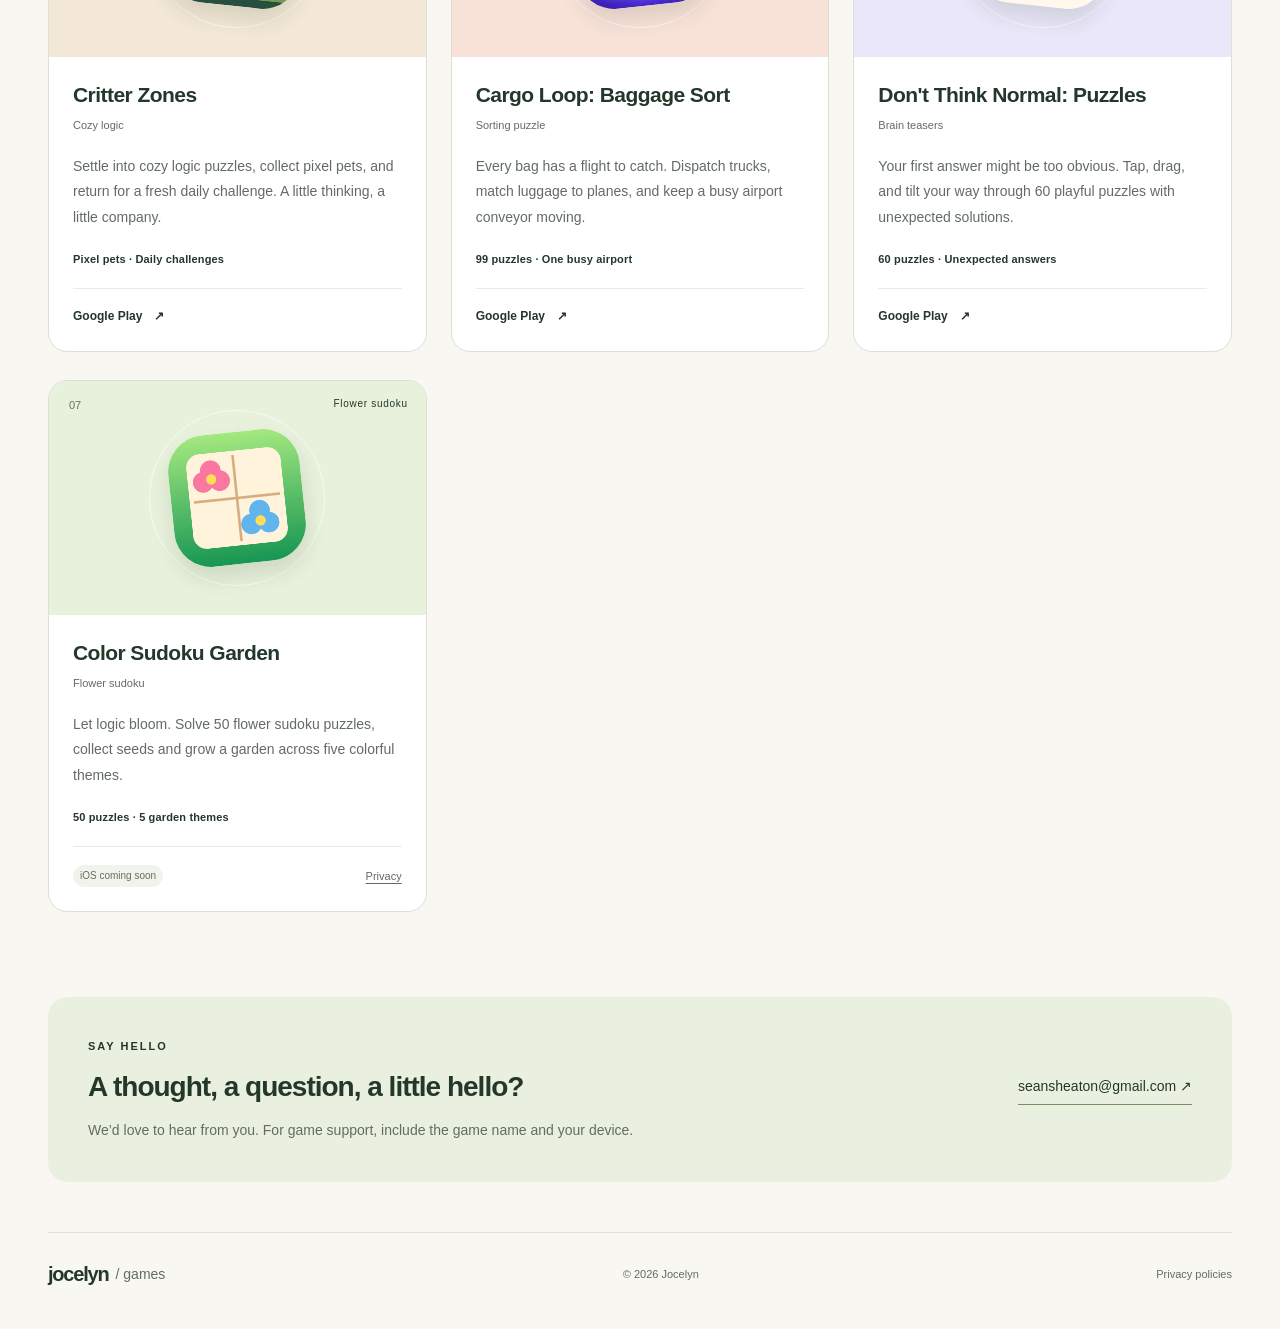
==== commit 8978c1a5: "Add Color Sudoku Garden with bilingual description and privacy link" ====
--- a/index.html
+++ b/index.html
@@ -1,3 +1,3 @@
 <!doctype html>
-<html lang="en"><head><meta charset="utf-8"><meta name="viewport" content="width=device-width,initial-scale=1"><meta name="description" content="Discover Jocelyn’s playful puzzle games: Mint, Color Dock, Lift Dock, Critter Zones, Cargo Loop and Don't Think Normal."><meta name="theme-color" content="#f8f7f2"><meta property="og:title" content="Jocelyn Games — A little play, every day."><meta property="og:description" content="Small worlds. Clever puzzles. Find your next little escape."><meta property="og:image" content="https://seansheaton-oss.github.io/mint.png"><link rel="icon" href="favicon.svg" type="image/svg+xml"><link rel="stylesheet" href="style.css"><title>Jocelyn Games — A little play, every day.</title><script src="site.js" defer></script></head><body>
-<a class="skip" href="#games">Skip to games / 跳到游戏</a><header class="wrap"><a class="brand" href="./" aria-label="Jocelyn Games home"><span class="brand-mark" aria-hidden="true">j<span>•</span></span>jocelyn<span class="brand-small"> / games</span></a><nav aria-label="Main navigation"><a href="#games"><span data-en="Our games" data-zh="我们的游戏">Our games</span></a><a href="#contact"><span data-en="Get in touch" data-zh="联系我们">Get in touch</span></a><button id="language" type="button" aria-label="切换为中文">中文 <span aria-hidden="true">↗</span></button></nav></header><main class="wrap"><section class="hero" aria-labelledby="headline"><div class="hero-copy"><div class="eyebrow"><span class="dot"></span><span data-en="SMALL GAMES. HAPPY MOMENTS." data-zh="小小的游戏，大大的快乐。">SMALL GAMES. HAPPY MOMENTS.</span></div><h1 id="headline"><span data-en="A little play," data-zh="给日常，">A little play,</span><br><em data-en="every day." data-zh="添一点好玩。">every day.</em></h1><p class="intro" data-en="Small worlds. Clever puzzles. A collection of colorful games for your next well-earned break." data-zh="小小世界，藏着巧思。挑一款喜欢的游戏，在缤纷的谜题里，享受一段属于自己的轻松时光。">Small worlds. Clever puzzles. A collection of colorful games for your next well-earned break.</p><a class="primary" href="#games"><span data-en="Find your next game" data-zh="发现你的下一款游戏">Find your next game</span> <span aria-hidden="true">↗</span></a><div class="hero-note"><span data-en="Made for curious minds &amp; little escapes." data-zh="为好奇心，也为片刻闲暇。">Made for curious minds &amp; little escapes.</span></div></div><div class="hero-art"><div class="orbit"></div><span class="spark spark-one" aria-hidden="true">✳</span><a href="#mint" class="tile tile-0" aria-label="Mint: Unblock Car Puzzle"><img src="mint.png" alt="" width="112" height="112"></a><a href="#color-dock" class="tile tile-1" aria-label="Color Dock: Cargo Puzzle"><img src="color-dock.png" alt="" width="112" height="112"></a><a href="#lift-dock" class="tile tile-2" aria-label="Lift Dock: Anime Sort Puzzle"><img src="lift-dock.png" alt="" width="112" height="112"></a><a href="#critter-zones" class="tile tile-3" aria-label="Critter Zones"><img src="critter-zones.png" alt="" width="112" height="112"></a><a href="#cargo-loop" class="tile tile-4" aria-label="Cargo Loop: Baggage Sort"><img src="cargo-loop.png" alt="" width="112" height="112"></a><a href="#dont-think-normal" class="tile tile-5" aria-label="Don&#x27;t Think Normal: Puzzles"><img src="dont-think-normal.png" alt="" width="112" height="112"></a><span class="spark spark-two" aria-hidden="true">✦</span><span class="art-label"><span data-en="PICK A LITTLE ADVENTURE" data-zh="选一场小小的冒险">PICK A LITTLE ADVENTURE</span></span></div></section><section id="games" aria-labelledby="games-title"><div class="section-heading"><div><div class="eyebrow"><span data-en="THE COLLECTION" data-zh="游戏合集">THE COLLECTION</span></div><h2 id="games-title"><span data-en="Good things come in small games." data-zh="小小游戏，慢慢喜欢。">Good things come in small games.</span></h2></div><span class="count">06 / <span data-en="GAMES" data-zh="款游戏">GAMES</span></span></div><div class="games"><article class="game" id="mint"><div class="game-art" style="--tint:#dceee2"><span class="number">01</span><span class="category" data-en="Sliding puzzle" data-zh="滑块解谜">Sliding puzzle</span><img src="mint.png" alt="Mint: Unblock Car Puzzle icon" width="144" height="144" loading="lazy"></div><div class="game-body"><h3>Mint: Unblock Car Puzzle</h3><p class="subtitle" data-en="Sliding puzzle" data-zh="薄荷汽车突围">Sliding puzzle</p><p class="description" data-en="A little room. A clever escape. Slide the cars, clear a path for the red car, and find your way through 99 parking puzzles." data-zh="在清新的薄荷小城里，滑动车辆，为红色小车让出通道。挑战 99 道挪车谜题，用更少的步数摘下星星。">A little room. A clever escape. Slide the cars, clear a path for the red car, and find your way through 99 parking puzzles.</p><p class="features" data-en="99 puzzles · Little cars, big ideas" data-zh="99 道谜题 · 小汽车，大巧思">99 puzzles · Little cars, big ideas</p><div class="game-links"><a class="store" href="https://play.google.com/store/apps/details?id=com.carescape.sprint1" target="_blank" rel="noopener noreferrer">Google Play <span aria-hidden="true">↗</span></a><span class="soon" data-en="iOS coming soon" data-zh="iOS 即将上线">iOS coming soon</span><a class="privacy" href="/game-privacy-policies/mint-unblock-car-puzzle/"><span data-en="Privacy" data-zh="隐私政策">Privacy</span></a></div></div></article><article class="game" id="color-dock"><div class="game-art" style="--tint:#e0eafa"><span class="number">02</span><span class="category" data-en="Color sorting" data-zh="色彩分类">Color sorting</span><img src="color-dock.png" alt="Color Dock: Cargo Puzzle icon" width="144" height="144" loading="lazy"></div><div class="game-body"><h3>Color Dock: Cargo Puzzle</h3><p class="subtitle" data-en="Color sorting" data-zh="彩色码头：货柜谜题">Color sorting</p><p class="description" data-en="Make room at a colorful harbor. Slide containers to matching exits, plan each move, and enjoy the moment the dock clears." data-zh="把彩色货柜送往同色出口，安排每一步的先后顺序。在 99 个关卡里，一点点腾出空间，享受清空码头的成就感。">Make room at a colorful harbor. Slide containers to matching exits, plan each move, and enjoy the moment the dock clears.</p><p class="features" data-en="99 puzzles · 4 harbor themes" data-zh="99 个关卡 · 4 种港口主题">99 puzzles · 4 harbor themes</p><div class="game-links"><a class="store" href="/color-dock.html"><span data-en="Explore game" data-zh="了解游戏">Explore game</span> <span aria-hidden="true">↗</span></a><span class="soon" data-en="iOS coming soon" data-zh="iOS 即将上线">iOS coming soon</span><a class="privacy" href="/game-privacy-policies/color-dock/"><span data-en="Privacy" data-zh="隐私政策">Privacy</span></a></div></div></article><article class="game" id="lift-dock"><div class="game-art" style="--tint:#eee3f4"><span class="number">03</span><span class="category" data-en="Sorting &amp; collecting" data-zh="分类与收集">Sorting &amp; collecting</span><img src="lift-dock.png" alt="Lift Dock: Anime Sort Puzzle icon" width="144" height="144" loading="lazy"></div><div class="game-body"><h3>Lift Dock: Anime Sort Puzzle</h3><p class="subtitle" data-en="Sorting &amp; collecting" data-zh="升降机分类与插画收藏">Sorting &amp; collecting</p><p class="description" data-en="A small lift with a big job. Send colorful crates to their matching exits and unlock a new illustration with every completed level." data-zh="小小升降机，装着大大的挑战。合理安排彩色货箱的顺序，送往同色出口；每过一关，解锁一张新的收藏插画。">A small lift with a big job. Send colorful crates to their matching exits and unlock a new illustration with every completed level.</p><p class="features" data-en="50 levels · 50 illustrations" data-zh="50 个关卡 · 50 张插画">50 levels · 50 illustrations</p><div class="game-links"><a class="store" href="https://play.google.com/store/apps/details?id=com.liftdock.sortlite" target="_blank" rel="noopener noreferrer">Google Play <span aria-hidden="true">↗</span></a><a class="privacy" href="/lift-dock-sort-lite-config/"><span data-en="Privacy" data-zh="隐私政策">Privacy</span></a></div></div></article><article class="game" id="critter-zones"><div class="game-art" style="--tint:#f2e8d5"><span class="number">04</span><span class="category" data-en="Cozy logic" data-zh="治愈逻辑">Cozy logic</span><img src="critter-zones.png" alt="Critter Zones icon" width="144" height="144" loading="lazy"></div><div class="game-body"><h3>Critter Zones</h3><p class="subtitle" data-en="Cozy logic" data-zh="像素萌宠逻辑谜题">Cozy logic</p><p class="description" data-en="Settle into cozy logic puzzles, collect pixel pets, and return for a fresh daily challenge. A little thinking, a little company." data-zh="在轻松的逻辑谜题里慢慢思考，收集可爱的像素萌宠，再来一局每日挑战。让解谜时光，多一点陪伴。">Settle into cozy logic puzzles, collect pixel pets, and return for a fresh daily challenge. A little thinking, a little company.</p><p class="features" data-en="Pixel pets · Daily challenges" data-zh="像素萌宠 · 每日挑战">Pixel pets · Daily challenges</p><div class="game-links"><a class="store" href="https://play.google.com/store/apps/details?id=com.critterzones.puzzle" target="_blank" rel="noopener noreferrer">Google Play <span aria-hidden="true">↗</span></a></div></div></article><article class="game" id="cargo-loop"><div class="game-art" style="--tint:#f8e2d8"><span class="number">05</span><span class="category" data-en="Sorting puzzle" data-zh="分类解谜">Sorting puzzle</span><img src="cargo-loop.png" alt="Cargo Loop: Baggage Sort icon" width="144" height="144" loading="lazy"></div><div class="game-body"><h3>Cargo Loop: Baggage Sort</h3><p class="subtitle" data-en="Sorting puzzle" data-zh="机场行李分拣">Sorting puzzle</p><p class="description" data-en="Every bag has a flight to catch. Dispatch trucks, match luggage to planes, and keep a busy airport conveyor moving." data-zh="每件行李，都有要赶上的航班。选择卡车的出发顺序，把彩色行李送上对应飞机，在有限的传送带空间里规划下一步。">Every bag has a flight to catch. Dispatch trucks, match luggage to planes, and keep a busy airport conveyor moving.</p><p class="features" data-en="99 puzzles · One busy airport" data-zh="99 道谜题 · 一座忙碌的小机场">99 puzzles · One busy airport</p><div class="game-links"><a class="store" href="https://play.google.com/store/apps/details?id=com.jocelyn.cargoloop" target="_blank" rel="noopener noreferrer">Google Play <span aria-hidden="true">↗</span></a></div></div></article><article class="game" id="dont-think-normal"><div class="game-art" style="--tint:#e9e7f9"><span class="number">06</span><span class="category" data-en="Brain teasers" data-zh="脑洞解谜">Brain teasers</span><img src="dont-think-normal.png" alt="Don&#x27;t Think Normal: Puzzles icon" width="144" height="144" loading="lazy"></div><div class="game-body"><h3>Don&#x27;t Think Normal: Puzzles</h3><p class="subtitle" data-en="Brain teasers" data-zh="换个思路，答案就不一样">Brain teasers</p><p class="description" data-en="Your first answer might be too obvious. Tap, drag, and tilt your way through 60 playful puzzles with unexpected solutions." data-zh="第一眼想到的答案，也许太普通了。试试点击、拖动和倾斜手机，在 60 道脑洞谜题里，发现意料之外的解法。">Your first answer might be too obvious. Tap, drag, and tilt your way through 60 playful puzzles with unexpected solutions.</p><p class="features" data-en="60 puzzles · Unexpected answers" data-zh="60 道谜题 · 意想不到的答案">60 puzzles · Unexpected answers</p><div class="game-links"><a class="store" href="https://play.google.com/store/apps/details?id=com.game.dontthinknormal" target="_blank" rel="noopener noreferrer">Google Play <span aria-hidden="true">↗</span></a></div></div></article></div></section><section class="contact" id="contact"><div><div class="eyebrow"><span data-en="SAY HELLO" data-zh="打个招呼">SAY HELLO</span></div><h2><span data-en="A thought, a question, a little hello?" data-zh="有建议、有问题，或只是想打个招呼？">A thought, a question, a little hello?</span></h2><p data-en="We’d love to hear from you. For game support, include the game name and your device." data-zh="欢迎来信。反馈游戏问题时，请附上游戏名称和设备型号，方便我们更快了解情况。">We’d love to hear from you. For game support, include the game name and your device.</p></div><a href="mailto:seansheaton@gmail.com">seansheaton@gmail.com <span aria-hidden="true">↗</span></a></section></main><footer class="wrap"><a class="brand" href="./">jocelyn<span class="brand-small"> / games</span></a><span>© 2026 Jocelyn</span><a href="/game-privacy-policies/"><span data-en="Privacy policies" data-zh="隐私政策">Privacy policies</span></a></footer></body></html>
+<html lang="en"><head><meta charset="utf-8"><meta name="viewport" content="width=device-width,initial-scale=1"><meta name="description" content="Discover Jocelyn’s playful puzzle games: Mint, Color Dock, Lift Dock, Critter Zones, Cargo Loop, Don't Think Normal and Color Sudoku Garden."><meta name="theme-color" content="#f8f7f2"><meta property="og:title" content="Jocelyn Games — A little play, every day."><meta property="og:description" content="Small worlds. Clever puzzles. Find your next little escape."><meta property="og:image" content="https://seansheaton-oss.github.io/mint.png"><link rel="icon" href="favicon.svg" type="image/svg+xml"><link rel="stylesheet" href="style.css"><title>Jocelyn Games — A little play, every day.</title><script src="site.js" defer></script></head><body>
+<a class="skip" href="#games">Skip to games / 跳到游戏</a><header class="wrap"><a class="brand" href="./" aria-label="Jocelyn Games home"><span class="brand-mark" aria-hidden="true">j<span>•</span></span>jocelyn<span class="brand-small"> / games</span></a><nav aria-label="Main navigation"><a href="#games"><span data-en="Our games" data-zh="我们的游戏">Our games</span></a><a href="#contact"><span data-en="Get in touch" data-zh="联系我们">Get in touch</span></a><button id="language" type="button" aria-label="切换为中文">中文 <span aria-hidden="true">↗</span></button></nav></header><main class="wrap"><section class="hero" aria-labelledby="headline"><div class="hero-copy"><div class="eyebrow"><span class="dot"></span><span data-en="SMALL GAMES. HAPPY MOMENTS." data-zh="小小的游戏，大大的快乐。">SMALL GAMES. HAPPY MOMENTS.</span></div><h1 id="headline"><span data-en="A little play," data-zh="给日常，">A little play,</span><br><em data-en="every day." data-zh="添一点好玩。">every day.</em></h1><p class="intro" data-en="Small worlds. Clever puzzles. A collection of colorful games for your next well-earned break." data-zh="小小世界，藏着巧思。挑一款喜欢的游戏，在缤纷的谜题里，享受一段属于自己的轻松时光。">Small worlds. Clever puzzles. A collection of colorful games for your next well-earned break.</p><a class="primary" href="#games"><span data-en="Find your next game" data-zh="发现你的下一款游戏">Find your next game</span> <span aria-hidden="true">↗</span></a><div class="hero-note"><span data-en="Made for curious minds &amp; little escapes." data-zh="为好奇心，也为片刻闲暇。">Made for curious minds &amp; little escapes.</span></div></div><div class="hero-art"><div class="orbit"></div><span class="spark spark-one" aria-hidden="true">✳</span><a href="#mint" class="tile tile-0" aria-label="Mint: Unblock Car Puzzle"><img src="mint.png" alt="" width="112" height="112"></a><a href="#color-dock" class="tile tile-1" aria-label="Color Dock: Cargo Puzzle"><img src="color-dock.png" alt="" width="112" height="112"></a><a href="#lift-dock" class="tile tile-2" aria-label="Lift Dock: Anime Sort Puzzle"><img src="lift-dock.png" alt="" width="112" height="112"></a><a href="#critter-zones" class="tile tile-3" aria-label="Critter Zones"><img src="critter-zones.png" alt="" width="112" height="112"></a><a href="#cargo-loop" class="tile tile-4" aria-label="Cargo Loop: Baggage Sort"><img src="cargo-loop.png" alt="" width="112" height="112"></a><a href="#dont-think-normal" class="tile tile-5" aria-label="Don&#x27;t Think Normal: Puzzles"><img src="dont-think-normal.png" alt="" width="112" height="112"></a><span class="spark spark-two" aria-hidden="true">✦</span><span class="art-label"><span data-en="PICK A LITTLE ADVENTURE" data-zh="选一场小小的冒险">PICK A LITTLE ADVENTURE</span></span></div></section><section id="games" aria-labelledby="games-title"><div class="section-heading"><div><div class="eyebrow"><span data-en="THE COLLECTION" data-zh="游戏合集">THE COLLECTION</span></div><h2 id="games-title"><span data-en="Good things come in small games." data-zh="小小游戏，慢慢喜欢。">Good things come in small games.</span></h2></div><span class="count">07 / <span data-en="GAMES" data-zh="款游戏">GAMES</span></span></div><div class="games"><article class="game" id="mint"><div class="game-art" style="--tint:#dceee2"><span class="number">01</span><span class="category" data-en="Sliding puzzle" data-zh="滑块解谜">Sliding puzzle</span><img src="mint.png" alt="Mint: Unblock Car Puzzle icon" width="144" height="144" loading="lazy"></div><div class="game-body"><h3>Mint: Unblock Car Puzzle</h3><p class="subtitle" data-en="Sliding puzzle" data-zh="薄荷汽车突围">Sliding puzzle</p><p class="description" data-en="A little room. A clever escape. Slide the cars, clear a path for the red car, and find your way through 99 parking puzzles." data-zh="在清新的薄荷小城里，滑动车辆，为红色小车让出通道。挑战 99 道挪车谜题，用更少的步数摘下星星。">A little room. A clever escape. Slide the cars, clear a path for the red car, and find your way through 99 parking puzzles.</p><p class="features" data-en="99 puzzles · Little cars, big ideas" data-zh="99 道谜题 · 小汽车，大巧思">99 puzzles · Little cars, big ideas</p><div class="game-links"><a class="store" href="https://play.google.com/store/apps/details?id=com.carescape.sprint1" target="_blank" rel="noopener noreferrer">Google Play <span aria-hidden="true">↗</span></a><span class="soon" data-en="iOS coming soon" data-zh="iOS 即将上线">iOS coming soon</span><a class="privacy" href="/game-privacy-policies/mint-unblock-car-puzzle/"><span data-en="Privacy" data-zh="隐私政策">Privacy</span></a></div></div></article><article class="game" id="color-dock"><div class="game-art" style="--tint:#e0eafa"><span class="number">02</span><span class="category" data-en="Color sorting" data-zh="色彩分类">Color sorting</span><img src="color-dock.png" alt="Color Dock: Cargo Puzzle icon" width="144" height="144" loading="lazy"></div><div class="game-body"><h3>Color Dock: Cargo Puzzle</h3><p class="subtitle" data-en="Color sorting" data-zh="彩色码头：货柜谜题">Color sorting</p><p class="description" data-en="Make room at a colorful harbor. Slide containers to matching exits, plan each move, and enjoy the moment the dock clears." data-zh="把彩色货柜送往同色出口，安排每一步的先后顺序。在 99 个关卡里，一点点腾出空间，享受清空码头的成就感。">Make room at a colorful harbor. Slide containers to matching exits, plan each move, and enjoy the moment the dock clears.</p><p class="features" data-en="99 puzzles · 4 harbor themes" data-zh="99 个关卡 · 4 种港口主题">99 puzzles · 4 harbor themes</p><div class="game-links"><a class="store" href="/color-dock.html"><span data-en="Explore game" data-zh="了解游戏">Explore game</span> <span aria-hidden="true">↗</span></a><span class="soon" data-en="iOS coming soon" data-zh="iOS 即将上线">iOS coming soon</span><a class="privacy" href="/game-privacy-policies/color-dock/"><span data-en="Privacy" data-zh="隐私政策">Privacy</span></a></div></div></article><article class="game" id="lift-dock"><div class="game-art" style="--tint:#eee3f4"><span class="number">03</span><span class="category" data-en="Sorting &amp; collecting" data-zh="分类与收集">Sorting &amp; collecting</span><img src="lift-dock.png" alt="Lift Dock: Anime Sort Puzzle icon" width="144" height="144" loading="lazy"></div><div class="game-body"><h3>Lift Dock: Anime Sort Puzzle</h3><p class="subtitle" data-en="Sorting &amp; collecting" data-zh="升降机分类与插画收藏">Sorting &amp; collecting</p><p class="description" data-en="A small lift with a big job. Send colorful crates to their matching exits and unlock a new illustration with every completed level." data-zh="小小升降机，装着大大的挑战。合理安排彩色货箱的顺序，送往同色出口；每过一关，解锁一张新的收藏插画。">A small lift with a big job. Send colorful crates to their matching exits and unlock a new illustration with every completed level.</p><p class="features" data-en="50 levels · 50 illustrations" data-zh="50 个关卡 · 50 张插画">50 levels · 50 illustrations</p><div class="game-links"><a class="store" href="https://play.google.com/store/apps/details?id=com.liftdock.sortlite" target="_blank" rel="noopener noreferrer">Google Play <span aria-hidden="true">↗</span></a><a class="privacy" href="/lift-dock-sort-lite-config/"><span data-en="Privacy" data-zh="隐私政策">Privacy</span></a></div></div></article><article class="game" id="critter-zones"><div class="game-art" style="--tint:#f2e8d5"><span class="number">04</span><span class="category" data-en="Cozy logic" data-zh="治愈逻辑">Cozy logic</span><img src="critter-zones.png" alt="Critter Zones icon" width="144" height="144" loading="lazy"></div><div class="game-body"><h3>Critter Zones</h3><p class="subtitle" data-en="Cozy logic" data-zh="像素萌宠逻辑谜题">Cozy logic</p><p class="description" data-en="Settle into cozy logic puzzles, collect pixel pets, and return for a fresh daily challenge. A little thinking, a little company." data-zh="在轻松的逻辑谜题里慢慢思考，收集可爱的像素萌宠，再来一局每日挑战。让解谜时光，多一点陪伴。">Settle into cozy logic puzzles, collect pixel pets, and return for a fresh daily challenge. A little thinking, a little company.</p><p class="features" data-en="Pixel pets · Daily challenges" data-zh="像素萌宠 · 每日挑战">Pixel pets · Daily challenges</p><div class="game-links"><a class="store" href="https://play.google.com/store/apps/details?id=com.critterzones.puzzle" target="_blank" rel="noopener noreferrer">Google Play <span aria-hidden="true">↗</span></a></div></div></article><article class="game" id="cargo-loop"><div class="game-art" style="--tint:#f8e2d8"><span class="number">05</span><span class="category" data-en="Sorting puzzle" data-zh="分类解谜">Sorting puzzle</span><img src="cargo-loop.png" alt="Cargo Loop: Baggage Sort icon" width="144" height="144" loading="lazy"></div><div class="game-body"><h3>Cargo Loop: Baggage Sort</h3><p class="subtitle" data-en="Sorting puzzle" data-zh="机场行李分拣">Sorting puzzle</p><p class="description" data-en="Every bag has a flight to catch. Dispatch trucks, match luggage to planes, and keep a busy airport conveyor moving." data-zh="每件行李，都有要赶上的航班。选择卡车的出发顺序，把彩色行李送上对应飞机，在有限的传送带空间里规划下一步。">Every bag has a flight to catch. Dispatch trucks, match luggage to planes, and keep a busy airport conveyor moving.</p><p class="features" data-en="99 puzzles · One busy airport" data-zh="99 道谜题 · 一座忙碌的小机场">99 puzzles · One busy airport</p><div class="game-links"><a class="store" href="https://play.google.com/store/apps/details?id=com.jocelyn.cargoloop" target="_blank" rel="noopener noreferrer">Google Play <span aria-hidden="true">↗</span></a></div></div></article><article class="game" id="dont-think-normal"><div class="game-art" style="--tint:#e9e7f9"><span class="number">06</span><span class="category" data-en="Brain teasers" data-zh="脑洞解谜">Brain teasers</span><img src="dont-think-normal.png" alt="Don&#x27;t Think Normal: Puzzles icon" width="144" height="144" loading="lazy"></div><div class="game-body"><h3>Don&#x27;t Think Normal: Puzzles</h3><p class="subtitle" data-en="Brain teasers" data-zh="换个思路，答案就不一样">Brain teasers</p><p class="description" data-en="Your first answer might be too obvious. Tap, drag, and tilt your way through 60 playful puzzles with unexpected solutions." data-zh="第一眼想到的答案，也许太普通了。试试点击、拖动和倾斜手机，在 60 道脑洞谜题里，发现意料之外的解法。">Your first answer might be too obvious. Tap, drag, and tilt your way through 60 playful puzzles with unexpected solutions.</p><p class="features" data-en="60 puzzles · Unexpected answers" data-zh="60 道谜题 · 意想不到的答案">60 puzzles · Unexpected answers</p><div class="game-links"><a class="store" href="https://play.google.com/store/apps/details?id=com.game.dontthinknormal" target="_blank" rel="noopener noreferrer">Google Play <span aria-hidden="true">↗</span></a></div></div></article><article class="game" id="color-sudoku-garden"><div class="game-art" style="--tint:#e7f1db"><span class="number">07</span><span class="category" data-en="Flower sudoku" data-zh="花朵数独">Flower sudoku</span><img src="color-sudoku-garden.png" alt="Color Sudoku Garden icon" width="144" height="144" loading="lazy"></div><div class="game-body"><h3>Color Sudoku Garden</h3><p class="subtitle" data-en="Flower sudoku" data-zh="彩色数独花园">Flower sudoku</p><p class="description" data-en="Let logic bloom. Solve 50 flower sudoku puzzles, collect seeds and grow a garden across five colorful themes." data-zh="让逻辑与花朵一同绽放。挑战 50 个花朵数独关卡，收集种子，在五种主题中打造自己的花园。">Let logic bloom. Solve 50 flower sudoku puzzles, collect seeds and grow a garden across five colorful themes.</p><p class="features" data-en="50 puzzles · 5 garden themes" data-zh="50 个关卡 · 5 种花园主题">50 puzzles · 5 garden themes</p><div class="game-links"><span class="soon" data-en="iOS coming soon" data-zh="iOS 即将上线">iOS coming soon</span><a class="privacy" href="/game-privacy-policies/color-sudoku-garden/"><span data-en="Privacy" data-zh="隐私政策">Privacy</span></a></div></div></article></div></section><section class="contact" id="contact"><div><div class="eyebrow"><span data-en="SAY HELLO" data-zh="打个招呼">SAY HELLO</span></div><h2><span data-en="A thought, a question, a little hello?" data-zh="有建议、有问题，或只是想打个招呼？">A thought, a question, a little hello?</span></h2><p data-en="We’d love to hear from you. For game support, include the game name and your device." data-zh="欢迎来信。反馈游戏问题时，请附上游戏名称和设备型号，方便我们更快了解情况。">We’d love to hear from you. For game support, include the game name and your device.</p></div><a href="mailto:seansheaton@gmail.com">seansheaton@gmail.com <span aria-hidden="true">↗</span></a></section></main><footer class="wrap"><a class="brand" href="./">jocelyn<span class="brand-small"> / games</span></a><span>© 2026 Jocelyn</span><a href="/game-privacy-policies/"><span data-en="Privacy policies" data-zh="隐私政策">Privacy policies</span></a></footer></body></html>
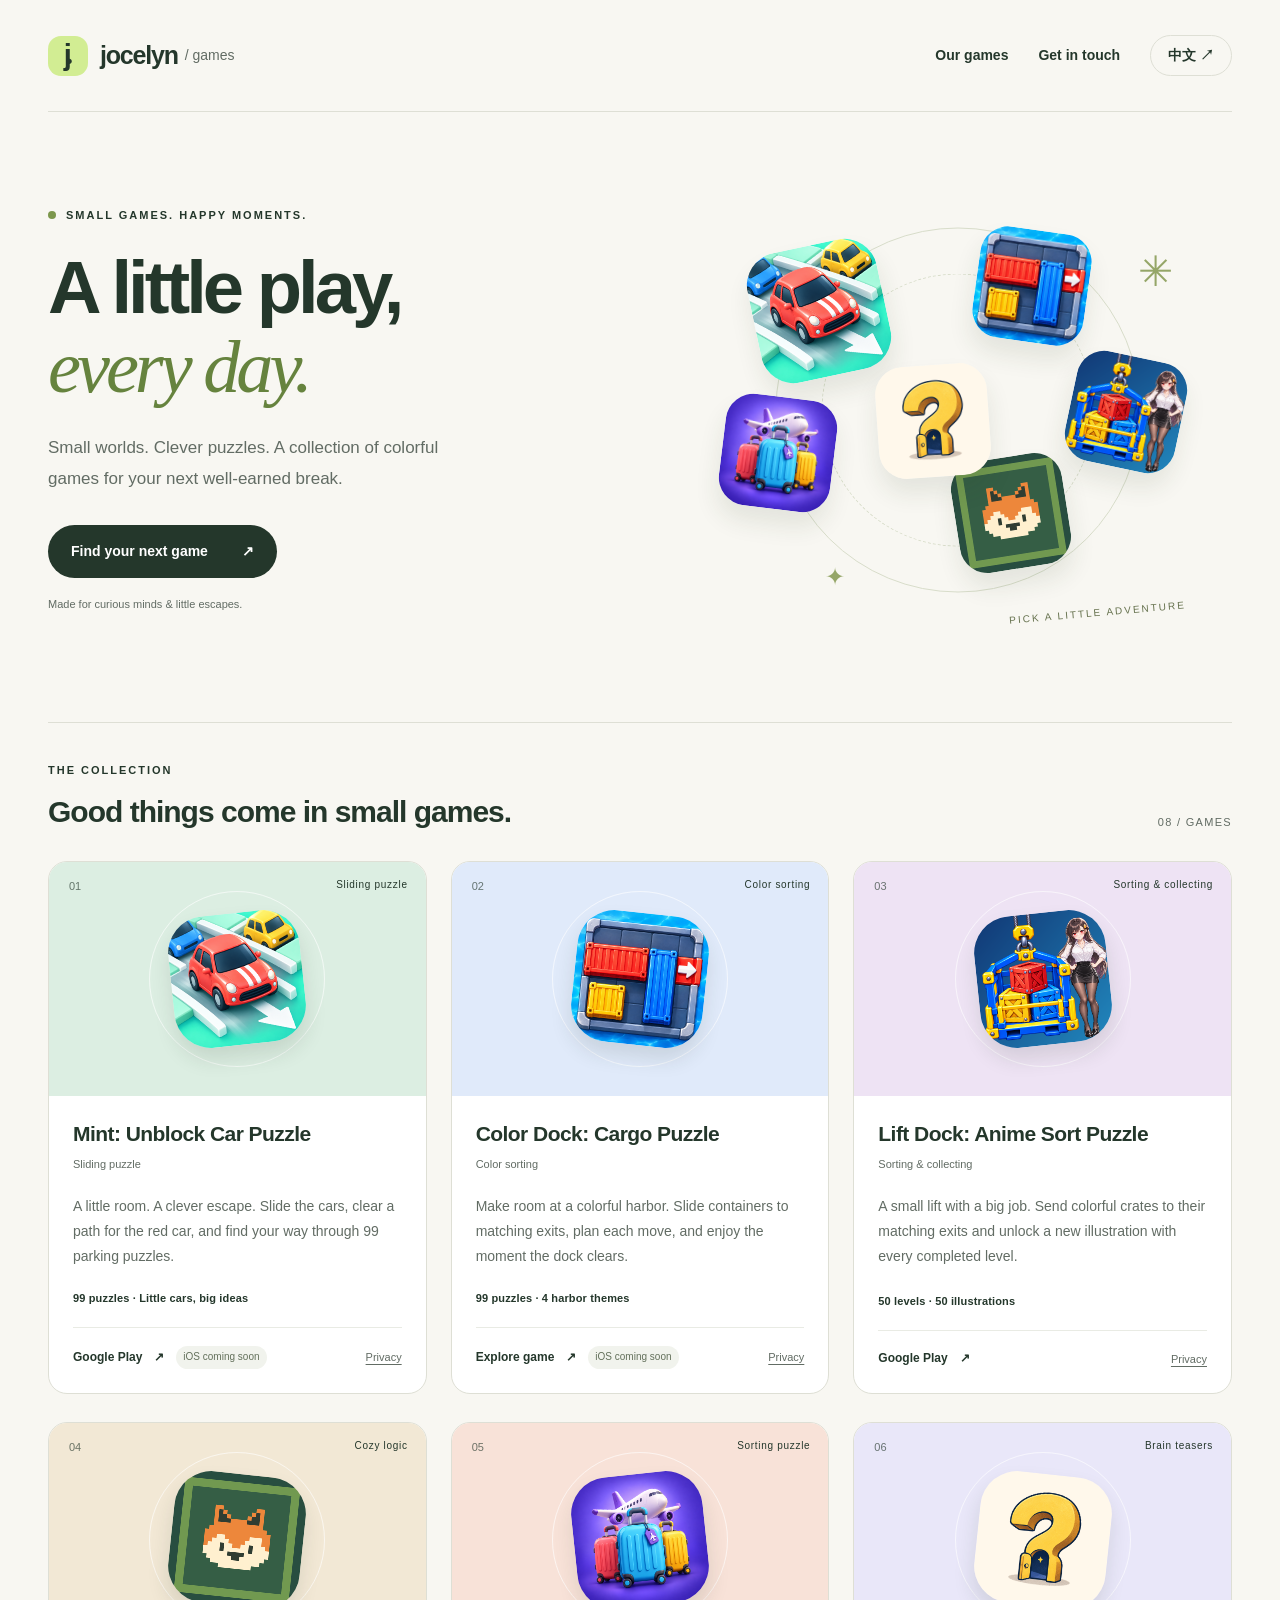
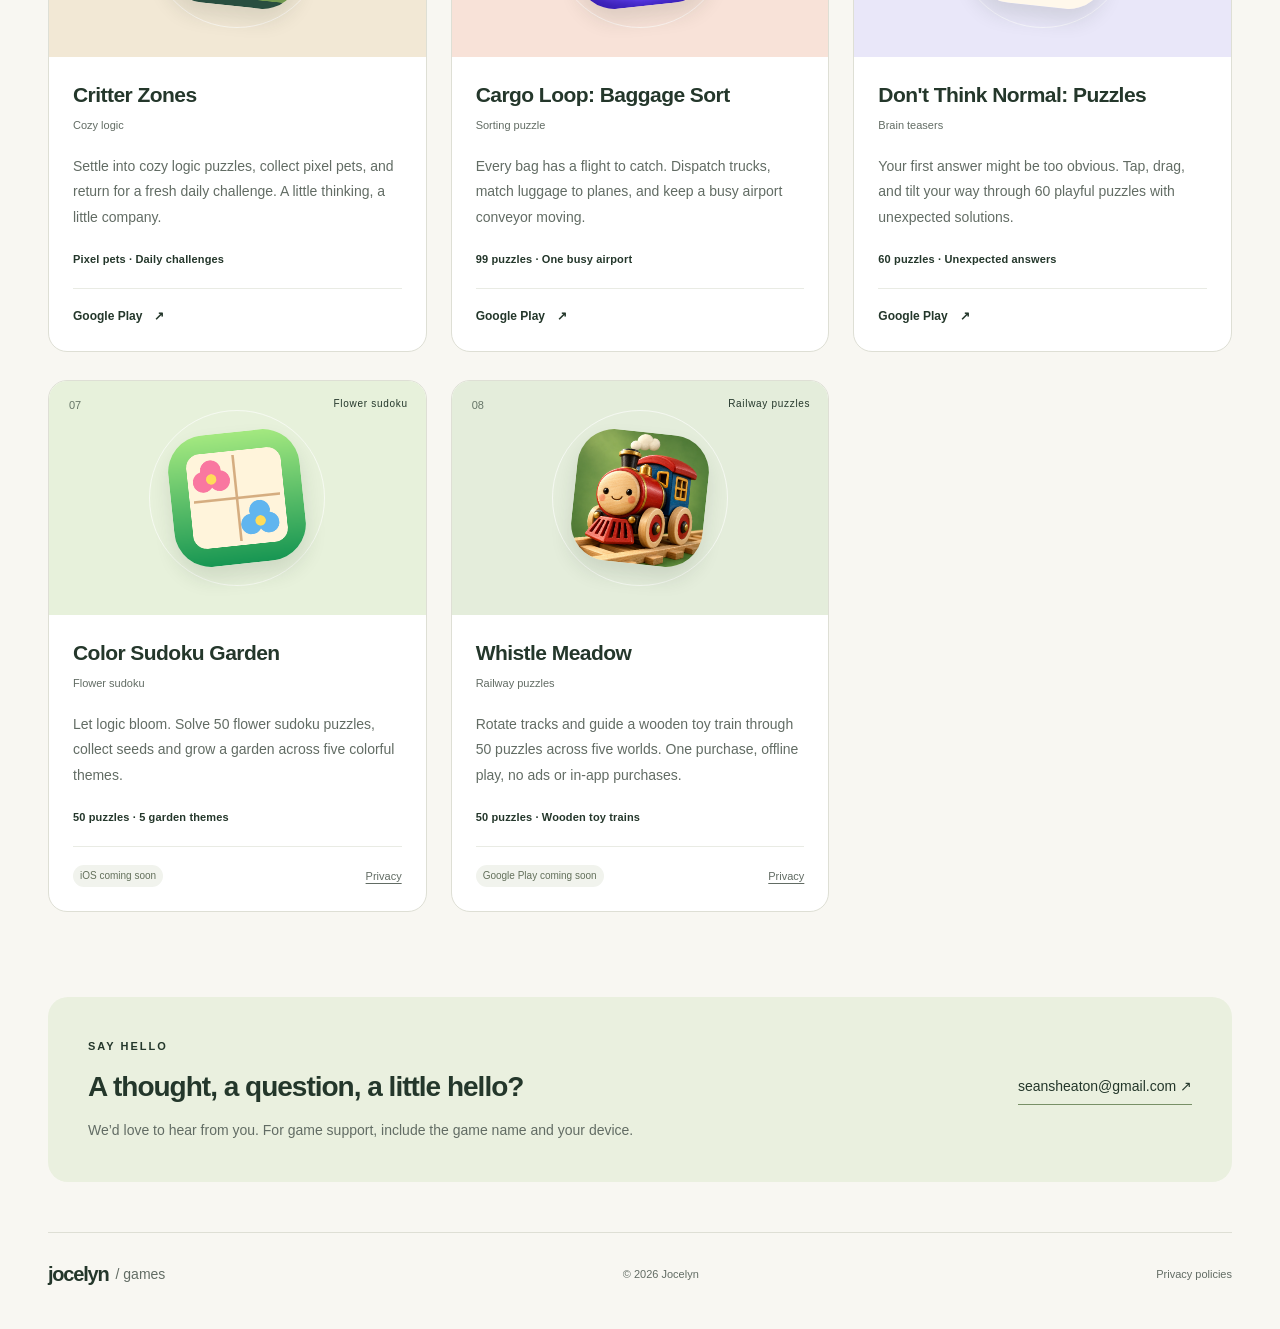
==== commit e2985ed2: "Add Whistle Meadow with bilingual description and privacy policy" ====
--- a/index.html
+++ b/index.html
@@ -1,3 +1,3 @@
 <!doctype html>
-<html lang="en"><head><meta charset="utf-8"><meta name="viewport" content="width=device-width,initial-scale=1"><meta name="description" content="Discover Jocelyn’s playful puzzle games: Mint, Color Dock, Lift Dock, Critter Zones, Cargo Loop, Don't Think Normal and Color Sudoku Garden."><meta name="theme-color" content="#f8f7f2"><meta property="og:title" content="Jocelyn Games — A little play, every day."><meta property="og:description" content="Small worlds. Clever puzzles. Find your next little escape."><meta property="og:image" content="https://seansheaton-oss.github.io/mint.png"><link rel="icon" href="favicon.svg" type="image/svg+xml"><link rel="stylesheet" href="style.css"><title>Jocelyn Games — A little play, every day.</title><script src="site.js" defer></script></head><body>
-<a class="skip" href="#games">Skip to games / 跳到游戏</a><header class="wrap"><a class="brand" href="./" aria-label="Jocelyn Games home"><span class="brand-mark" aria-hidden="true">j<span>•</span></span>jocelyn<span class="brand-small"> / games</span></a><nav aria-label="Main navigation"><a href="#games"><span data-en="Our games" data-zh="我们的游戏">Our games</span></a><a href="#contact"><span data-en="Get in touch" data-zh="联系我们">Get in touch</span></a><button id="language" type="button" aria-label="切换为中文">中文 <span aria-hidden="true">↗</span></button></nav></header><main class="wrap"><section class="hero" aria-labelledby="headline"><div class="hero-copy"><div class="eyebrow"><span class="dot"></span><span data-en="SMALL GAMES. HAPPY MOMENTS." data-zh="小小的游戏，大大的快乐。">SMALL GAMES. HAPPY MOMENTS.</span></div><h1 id="headline"><span data-en="A little play," data-zh="给日常，">A little play,</span><br><em data-en="every day." data-zh="添一点好玩。">every day.</em></h1><p class="intro" data-en="Small worlds. Clever puzzles. A collection of colorful games for your next well-earned break." data-zh="小小世界，藏着巧思。挑一款喜欢的游戏，在缤纷的谜题里，享受一段属于自己的轻松时光。">Small worlds. Clever puzzles. A collection of colorful games for your next well-earned break.</p><a class="primary" href="#games"><span data-en="Find your next game" data-zh="发现你的下一款游戏">Find your next game</span> <span aria-hidden="true">↗</span></a><div class="hero-note"><span data-en="Made for curious minds &amp; little escapes." data-zh="为好奇心，也为片刻闲暇。">Made for curious minds &amp; little escapes.</span></div></div><div class="hero-art"><div class="orbit"></div><span class="spark spark-one" aria-hidden="true">✳</span><a href="#mint" class="tile tile-0" aria-label="Mint: Unblock Car Puzzle"><img src="mint.png" alt="" width="112" height="112"></a><a href="#color-dock" class="tile tile-1" aria-label="Color Dock: Cargo Puzzle"><img src="color-dock.png" alt="" width="112" height="112"></a><a href="#lift-dock" class="tile tile-2" aria-label="Lift Dock: Anime Sort Puzzle"><img src="lift-dock.png" alt="" width="112" height="112"></a><a href="#critter-zones" class="tile tile-3" aria-label="Critter Zones"><img src="critter-zones.png" alt="" width="112" height="112"></a><a href="#cargo-loop" class="tile tile-4" aria-label="Cargo Loop: Baggage Sort"><img src="cargo-loop.png" alt="" width="112" height="112"></a><a href="#dont-think-normal" class="tile tile-5" aria-label="Don&#x27;t Think Normal: Puzzles"><img src="dont-think-normal.png" alt="" width="112" height="112"></a><span class="spark spark-two" aria-hidden="true">✦</span><span class="art-label"><span data-en="PICK A LITTLE ADVENTURE" data-zh="选一场小小的冒险">PICK A LITTLE ADVENTURE</span></span></div></section><section id="games" aria-labelledby="games-title"><div class="section-heading"><div><div class="eyebrow"><span data-en="THE COLLECTION" data-zh="游戏合集">THE COLLECTION</span></div><h2 id="games-title"><span data-en="Good things come in small games." data-zh="小小游戏，慢慢喜欢。">Good things come in small games.</span></h2></div><span class="count">07 / <span data-en="GAMES" data-zh="款游戏">GAMES</span></span></div><div class="games"><article class="game" id="mint"><div class="game-art" style="--tint:#dceee2"><span class="number">01</span><span class="category" data-en="Sliding puzzle" data-zh="滑块解谜">Sliding puzzle</span><img src="mint.png" alt="Mint: Unblock Car Puzzle icon" width="144" height="144" loading="lazy"></div><div class="game-body"><h3>Mint: Unblock Car Puzzle</h3><p class="subtitle" data-en="Sliding puzzle" data-zh="薄荷汽车突围">Sliding puzzle</p><p class="description" data-en="A little room. A clever escape. Slide the cars, clear a path for the red car, and find your way through 99 parking puzzles." data-zh="在清新的薄荷小城里，滑动车辆，为红色小车让出通道。挑战 99 道挪车谜题，用更少的步数摘下星星。">A little room. A clever escape. Slide the cars, clear a path for the red car, and find your way through 99 parking puzzles.</p><p class="features" data-en="99 puzzles · Little cars, big ideas" data-zh="99 道谜题 · 小汽车，大巧思">99 puzzles · Little cars, big ideas</p><div class="game-links"><a class="store" href="https://play.google.com/store/apps/details?id=com.carescape.sprint1" target="_blank" rel="noopener noreferrer">Google Play <span aria-hidden="true">↗</span></a><span class="soon" data-en="iOS coming soon" data-zh="iOS 即将上线">iOS coming soon</span><a class="privacy" href="/game-privacy-policies/mint-unblock-car-puzzle/"><span data-en="Privacy" data-zh="隐私政策">Privacy</span></a></div></div></article><article class="game" id="color-dock"><div class="game-art" style="--tint:#e0eafa"><span class="number">02</span><span class="category" data-en="Color sorting" data-zh="色彩分类">Color sorting</span><img src="color-dock.png" alt="Color Dock: Cargo Puzzle icon" width="144" height="144" loading="lazy"></div><div class="game-body"><h3>Color Dock: Cargo Puzzle</h3><p class="subtitle" data-en="Color sorting" data-zh="彩色码头：货柜谜题">Color sorting</p><p class="description" data-en="Make room at a colorful harbor. Slide containers to matching exits, plan each move, and enjoy the moment the dock clears." data-zh="把彩色货柜送往同色出口，安排每一步的先后顺序。在 99 个关卡里，一点点腾出空间，享受清空码头的成就感。">Make room at a colorful harbor. Slide containers to matching exits, plan each move, and enjoy the moment the dock clears.</p><p class="features" data-en="99 puzzles · 4 harbor themes" data-zh="99 个关卡 · 4 种港口主题">99 puzzles · 4 harbor themes</p><div class="game-links"><a class="store" href="/color-dock.html"><span data-en="Explore game" data-zh="了解游戏">Explore game</span> <span aria-hidden="true">↗</span></a><span class="soon" data-en="iOS coming soon" data-zh="iOS 即将上线">iOS coming soon</span><a class="privacy" href="/game-privacy-policies/color-dock/"><span data-en="Privacy" data-zh="隐私政策">Privacy</span></a></div></div></article><article class="game" id="lift-dock"><div class="game-art" style="--tint:#eee3f4"><span class="number">03</span><span class="category" data-en="Sorting &amp; collecting" data-zh="分类与收集">Sorting &amp; collecting</span><img src="lift-dock.png" alt="Lift Dock: Anime Sort Puzzle icon" width="144" height="144" loading="lazy"></div><div class="game-body"><h3>Lift Dock: Anime Sort Puzzle</h3><p class="subtitle" data-en="Sorting &amp; collecting" data-zh="升降机分类与插画收藏">Sorting &amp; collecting</p><p class="description" data-en="A small lift with a big job. Send colorful crates to their matching exits and unlock a new illustration with every completed level." data-zh="小小升降机，装着大大的挑战。合理安排彩色货箱的顺序，送往同色出口；每过一关，解锁一张新的收藏插画。">A small lift with a big job. Send colorful crates to their matching exits and unlock a new illustration with every completed level.</p><p class="features" data-en="50 levels · 50 illustrations" data-zh="50 个关卡 · 50 张插画">50 levels · 50 illustrations</p><div class="game-links"><a class="store" href="https://play.google.com/store/apps/details?id=com.liftdock.sortlite" target="_blank" rel="noopener noreferrer">Google Play <span aria-hidden="true">↗</span></a><a class="privacy" href="/lift-dock-sort-lite-config/"><span data-en="Privacy" data-zh="隐私政策">Privacy</span></a></div></div></article><article class="game" id="critter-zones"><div class="game-art" style="--tint:#f2e8d5"><span class="number">04</span><span class="category" data-en="Cozy logic" data-zh="治愈逻辑">Cozy logic</span><img src="critter-zones.png" alt="Critter Zones icon" width="144" height="144" loading="lazy"></div><div class="game-body"><h3>Critter Zones</h3><p class="subtitle" data-en="Cozy logic" data-zh="像素萌宠逻辑谜题">Cozy logic</p><p class="description" data-en="Settle into cozy logic puzzles, collect pixel pets, and return for a fresh daily challenge. A little thinking, a little company." data-zh="在轻松的逻辑谜题里慢慢思考，收集可爱的像素萌宠，再来一局每日挑战。让解谜时光，多一点陪伴。">Settle into cozy logic puzzles, collect pixel pets, and return for a fresh daily challenge. A little thinking, a little company.</p><p class="features" data-en="Pixel pets · Daily challenges" data-zh="像素萌宠 · 每日挑战">Pixel pets · Daily challenges</p><div class="game-links"><a class="store" href="https://play.google.com/store/apps/details?id=com.critterzones.puzzle" target="_blank" rel="noopener noreferrer">Google Play <span aria-hidden="true">↗</span></a></div></div></article><article class="game" id="cargo-loop"><div class="game-art" style="--tint:#f8e2d8"><span class="number">05</span><span class="category" data-en="Sorting puzzle" data-zh="分类解谜">Sorting puzzle</span><img src="cargo-loop.png" alt="Cargo Loop: Baggage Sort icon" width="144" height="144" loading="lazy"></div><div class="game-body"><h3>Cargo Loop: Baggage Sort</h3><p class="subtitle" data-en="Sorting puzzle" data-zh="机场行李分拣">Sorting puzzle</p><p class="description" data-en="Every bag has a flight to catch. Dispatch trucks, match luggage to planes, and keep a busy airport conveyor moving." data-zh="每件行李，都有要赶上的航班。选择卡车的出发顺序，把彩色行李送上对应飞机，在有限的传送带空间里规划下一步。">Every bag has a flight to catch. Dispatch trucks, match luggage to planes, and keep a busy airport conveyor moving.</p><p class="features" data-en="99 puzzles · One busy airport" data-zh="99 道谜题 · 一座忙碌的小机场">99 puzzles · One busy airport</p><div class="game-links"><a class="store" href="https://play.google.com/store/apps/details?id=com.jocelyn.cargoloop" target="_blank" rel="noopener noreferrer">Google Play <span aria-hidden="true">↗</span></a></div></div></article><article class="game" id="dont-think-normal"><div class="game-art" style="--tint:#e9e7f9"><span class="number">06</span><span class="category" data-en="Brain teasers" data-zh="脑洞解谜">Brain teasers</span><img src="dont-think-normal.png" alt="Don&#x27;t Think Normal: Puzzles icon" width="144" height="144" loading="lazy"></div><div class="game-body"><h3>Don&#x27;t Think Normal: Puzzles</h3><p class="subtitle" data-en="Brain teasers" data-zh="换个思路，答案就不一样">Brain teasers</p><p class="description" data-en="Your first answer might be too obvious. Tap, drag, and tilt your way through 60 playful puzzles with unexpected solutions." data-zh="第一眼想到的答案，也许太普通了。试试点击、拖动和倾斜手机，在 60 道脑洞谜题里，发现意料之外的解法。">Your first answer might be too obvious. Tap, drag, and tilt your way through 60 playful puzzles with unexpected solutions.</p><p class="features" data-en="60 puzzles · Unexpected answers" data-zh="60 道谜题 · 意想不到的答案">60 puzzles · Unexpected answers</p><div class="game-links"><a class="store" href="https://play.google.com/store/apps/details?id=com.game.dontthinknormal" target="_blank" rel="noopener noreferrer">Google Play <span aria-hidden="true">↗</span></a></div></div></article><article class="game" id="color-sudoku-garden"><div class="game-art" style="--tint:#e7f1db"><span class="number">07</span><span class="category" data-en="Flower sudoku" data-zh="花朵数独">Flower sudoku</span><img src="color-sudoku-garden.png" alt="Color Sudoku Garden icon" width="144" height="144" loading="lazy"></div><div class="game-body"><h3>Color Sudoku Garden</h3><p class="subtitle" data-en="Flower sudoku" data-zh="彩色数独花园">Flower sudoku</p><p class="description" data-en="Let logic bloom. Solve 50 flower sudoku puzzles, collect seeds and grow a garden across five colorful themes." data-zh="让逻辑与花朵一同绽放。挑战 50 个花朵数独关卡，收集种子，在五种主题中打造自己的花园。">Let logic bloom. Solve 50 flower sudoku puzzles, collect seeds and grow a garden across five colorful themes.</p><p class="features" data-en="50 puzzles · 5 garden themes" data-zh="50 个关卡 · 5 种花园主题">50 puzzles · 5 garden themes</p><div class="game-links"><span class="soon" data-en="iOS coming soon" data-zh="iOS 即将上线">iOS coming soon</span><a class="privacy" href="/game-privacy-policies/color-sudoku-garden/"><span data-en="Privacy" data-zh="隐私政策">Privacy</span></a></div></div></article></div></section><section class="contact" id="contact"><div><div class="eyebrow"><span data-en="SAY HELLO" data-zh="打个招呼">SAY HELLO</span></div><h2><span data-en="A thought, a question, a little hello?" data-zh="有建议、有问题，或只是想打个招呼？">A thought, a question, a little hello?</span></h2><p data-en="We’d love to hear from you. For game support, include the game name and your device." data-zh="欢迎来信。反馈游戏问题时，请附上游戏名称和设备型号，方便我们更快了解情况。">We’d love to hear from you. For game support, include the game name and your device.</p></div><a href="mailto:seansheaton@gmail.com">seansheaton@gmail.com <span aria-hidden="true">↗</span></a></section></main><footer class="wrap"><a class="brand" href="./">jocelyn<span class="brand-small"> / games</span></a><span>© 2026 Jocelyn</span><a href="/game-privacy-policies/"><span data-en="Privacy policies" data-zh="隐私政策">Privacy policies</span></a></footer></body></html>
+<html lang="en"><head><meta charset="utf-8"><meta name="viewport" content="width=device-width,initial-scale=1"><meta name="description" content="Discover Jocelyn’s playful puzzle games: Mint, Color Dock, Lift Dock, Critter Zones, Cargo Loop, Don't Think Normal Color Sudoku Garden and Whistle Meadow."><meta name="theme-color" content="#f8f7f2"><meta property="og:title" content="Jocelyn Games — A little play, every day."><meta property="og:description" content="Small worlds. Clever puzzles. Find your next little escape."><meta property="og:image" content="https://seansheaton-oss.github.io/mint.png"><link rel="icon" href="favicon.svg" type="image/svg+xml"><link rel="stylesheet" href="style.css"><title>Jocelyn Games — A little play, every day.</title><script src="site.js" defer></script></head><body>
+<a class="skip" href="#games">Skip to games / 跳到游戏</a><header class="wrap"><a class="brand" href="./" aria-label="Jocelyn Games home"><span class="brand-mark" aria-hidden="true">j<span>•</span></span>jocelyn<span class="brand-small"> / games</span></a><nav aria-label="Main navigation"><a href="#games"><span data-en="Our games" data-zh="我们的游戏">Our games</span></a><a href="#contact"><span data-en="Get in touch" data-zh="联系我们">Get in touch</span></a><button id="language" type="button" aria-label="切换为中文">中文 <span aria-hidden="true">↗</span></button></nav></header><main class="wrap"><section class="hero" aria-labelledby="headline"><div class="hero-copy"><div class="eyebrow"><span class="dot"></span><span data-en="SMALL GAMES. HAPPY MOMENTS." data-zh="小小的游戏，大大的快乐。">SMALL GAMES. HAPPY MOMENTS.</span></div><h1 id="headline"><span data-en="A little play," data-zh="给日常，">A little play,</span><br><em data-en="every day." data-zh="添一点好玩。">every day.</em></h1><p class="intro" data-en="Small worlds. Clever puzzles. A collection of colorful games for your next well-earned break." data-zh="小小世界，藏着巧思。挑一款喜欢的游戏，在缤纷的谜题里，享受一段属于自己的轻松时光。">Small worlds. Clever puzzles. A collection of colorful games for your next well-earned break.</p><a class="primary" href="#games"><span data-en="Find your next game" data-zh="发现你的下一款游戏">Find your next game</span> <span aria-hidden="true">↗</span></a><div class="hero-note"><span data-en="Made for curious minds &amp; little escapes." data-zh="为好奇心，也为片刻闲暇。">Made for curious minds &amp; little escapes.</span></div></div><div class="hero-art"><div class="orbit"></div><span class="spark spark-one" aria-hidden="true">✳</span><a href="#mint" class="tile tile-0" aria-label="Mint: Unblock Car Puzzle"><img src="mint.png" alt="" width="112" height="112"></a><a href="#color-dock" class="tile tile-1" aria-label="Color Dock: Cargo Puzzle"><img src="color-dock.png" alt="" width="112" height="112"></a><a href="#lift-dock" class="tile tile-2" aria-label="Lift Dock: Anime Sort Puzzle"><img src="lift-dock.png" alt="" width="112" height="112"></a><a href="#critter-zones" class="tile tile-3" aria-label="Critter Zones"><img src="critter-zones.png" alt="" width="112" height="112"></a><a href="#cargo-loop" class="tile tile-4" aria-label="Cargo Loop: Baggage Sort"><img src="cargo-loop.png" alt="" width="112" height="112"></a><a href="#dont-think-normal" class="tile tile-5" aria-label="Don&#x27;t Think Normal: Puzzles"><img src="dont-think-normal.png" alt="" width="112" height="112"></a><span class="spark spark-two" aria-hidden="true">✦</span><span class="art-label"><span data-en="PICK A LITTLE ADVENTURE" data-zh="选一场小小的冒险">PICK A LITTLE ADVENTURE</span></span></div></section><section id="games" aria-labelledby="games-title"><div class="section-heading"><div><div class="eyebrow"><span data-en="THE COLLECTION" data-zh="游戏合集">THE COLLECTION</span></div><h2 id="games-title"><span data-en="Good things come in small games." data-zh="小小游戏，慢慢喜欢。">Good things come in small games.</span></h2></div><span class="count">08 / <span data-en="GAMES" data-zh="款游戏">GAMES</span></span></div><div class="games"><article class="game" id="mint"><div class="game-art" style="--tint:#dceee2"><span class="number">01</span><span class="category" data-en="Sliding puzzle" data-zh="滑块解谜">Sliding puzzle</span><img src="mint.png" alt="Mint: Unblock Car Puzzle icon" width="144" height="144" loading="lazy"></div><div class="game-body"><h3>Mint: Unblock Car Puzzle</h3><p class="subtitle" data-en="Sliding puzzle" data-zh="薄荷汽车突围">Sliding puzzle</p><p class="description" data-en="A little room. A clever escape. Slide the cars, clear a path for the red car, and find your way through 99 parking puzzles." data-zh="在清新的薄荷小城里，滑动车辆，为红色小车让出通道。挑战 99 道挪车谜题，用更少的步数摘下星星。">A little room. A clever escape. Slide the cars, clear a path for the red car, and find your way through 99 parking puzzles.</p><p class="features" data-en="99 puzzles · Little cars, big ideas" data-zh="99 道谜题 · 小汽车，大巧思">99 puzzles · Little cars, big ideas</p><div class="game-links"><a class="store" href="https://play.google.com/store/apps/details?id=com.carescape.sprint1" target="_blank" rel="noopener noreferrer">Google Play <span aria-hidden="true">↗</span></a><span class="soon" data-en="iOS coming soon" data-zh="iOS 即将上线">iOS coming soon</span><a class="privacy" href="/game-privacy-policies/mint-unblock-car-puzzle/"><span data-en="Privacy" data-zh="隐私政策">Privacy</span></a></div></div></article><article class="game" id="color-dock"><div class="game-art" style="--tint:#e0eafa"><span class="number">02</span><span class="category" data-en="Color sorting" data-zh="色彩分类">Color sorting</span><img src="color-dock.png" alt="Color Dock: Cargo Puzzle icon" width="144" height="144" loading="lazy"></div><div class="game-body"><h3>Color Dock: Cargo Puzzle</h3><p class="subtitle" data-en="Color sorting" data-zh="彩色码头：货柜谜题">Color sorting</p><p class="description" data-en="Make room at a colorful harbor. Slide containers to matching exits, plan each move, and enjoy the moment the dock clears." data-zh="把彩色货柜送往同色出口，安排每一步的先后顺序。在 99 个关卡里，一点点腾出空间，享受清空码头的成就感。">Make room at a colorful harbor. Slide containers to matching exits, plan each move, and enjoy the moment the dock clears.</p><p class="features" data-en="99 puzzles · 4 harbor themes" data-zh="99 个关卡 · 4 种港口主题">99 puzzles · 4 harbor themes</p><div class="game-links"><a class="store" href="/color-dock.html"><span data-en="Explore game" data-zh="了解游戏">Explore game</span> <span aria-hidden="true">↗</span></a><span class="soon" data-en="iOS coming soon" data-zh="iOS 即将上线">iOS coming soon</span><a class="privacy" href="/game-privacy-policies/color-dock/"><span data-en="Privacy" data-zh="隐私政策">Privacy</span></a></div></div></article><article class="game" id="lift-dock"><div class="game-art" style="--tint:#eee3f4"><span class="number">03</span><span class="category" data-en="Sorting &amp; collecting" data-zh="分类与收集">Sorting &amp; collecting</span><img src="lift-dock.png" alt="Lift Dock: Anime Sort Puzzle icon" width="144" height="144" loading="lazy"></div><div class="game-body"><h3>Lift Dock: Anime Sort Puzzle</h3><p class="subtitle" data-en="Sorting &amp; collecting" data-zh="升降机分类与插画收藏">Sorting &amp; collecting</p><p class="description" data-en="A small lift with a big job. Send colorful crates to their matching exits and unlock a new illustration with every completed level." data-zh="小小升降机，装着大大的挑战。合理安排彩色货箱的顺序，送往同色出口；每过一关，解锁一张新的收藏插画。">A small lift with a big job. Send colorful crates to their matching exits and unlock a new illustration with every completed level.</p><p class="features" data-en="50 levels · 50 illustrations" data-zh="50 个关卡 · 50 张插画">50 levels · 50 illustrations</p><div class="game-links"><a class="store" href="https://play.google.com/store/apps/details?id=com.liftdock.sortlite" target="_blank" rel="noopener noreferrer">Google Play <span aria-hidden="true">↗</span></a><a class="privacy" href="/lift-dock-sort-lite-config/"><span data-en="Privacy" data-zh="隐私政策">Privacy</span></a></div></div></article><article class="game" id="critter-zones"><div class="game-art" style="--tint:#f2e8d5"><span class="number">04</span><span class="category" data-en="Cozy logic" data-zh="治愈逻辑">Cozy logic</span><img src="critter-zones.png" alt="Critter Zones icon" width="144" height="144" loading="lazy"></div><div class="game-body"><h3>Critter Zones</h3><p class="subtitle" data-en="Cozy logic" data-zh="像素萌宠逻辑谜题">Cozy logic</p><p class="description" data-en="Settle into cozy logic puzzles, collect pixel pets, and return for a fresh daily challenge. A little thinking, a little company." data-zh="在轻松的逻辑谜题里慢慢思考，收集可爱的像素萌宠，再来一局每日挑战。让解谜时光，多一点陪伴。">Settle into cozy logic puzzles, collect pixel pets, and return for a fresh daily challenge. A little thinking, a little company.</p><p class="features" data-en="Pixel pets · Daily challenges" data-zh="像素萌宠 · 每日挑战">Pixel pets · Daily challenges</p><div class="game-links"><a class="store" href="https://play.google.com/store/apps/details?id=com.critterzones.puzzle" target="_blank" rel="noopener noreferrer">Google Play <span aria-hidden="true">↗</span></a></div></div></article><article class="game" id="cargo-loop"><div class="game-art" style="--tint:#f8e2d8"><span class="number">05</span><span class="category" data-en="Sorting puzzle" data-zh="分类解谜">Sorting puzzle</span><img src="cargo-loop.png" alt="Cargo Loop: Baggage Sort icon" width="144" height="144" loading="lazy"></div><div class="game-body"><h3>Cargo Loop: Baggage Sort</h3><p class="subtitle" data-en="Sorting puzzle" data-zh="机场行李分拣">Sorting puzzle</p><p class="description" data-en="Every bag has a flight to catch. Dispatch trucks, match luggage to planes, and keep a busy airport conveyor moving." data-zh="每件行李，都有要赶上的航班。选择卡车的出发顺序，把彩色行李送上对应飞机，在有限的传送带空间里规划下一步。">Every bag has a flight to catch. Dispatch trucks, match luggage to planes, and keep a busy airport conveyor moving.</p><p class="features" data-en="99 puzzles · One busy airport" data-zh="99 道谜题 · 一座忙碌的小机场">99 puzzles · One busy airport</p><div class="game-links"><a class="store" href="https://play.google.com/store/apps/details?id=com.jocelyn.cargoloop" target="_blank" rel="noopener noreferrer">Google Play <span aria-hidden="true">↗</span></a></div></div></article><article class="game" id="dont-think-normal"><div class="game-art" style="--tint:#e9e7f9"><span class="number">06</span><span class="category" data-en="Brain teasers" data-zh="脑洞解谜">Brain teasers</span><img src="dont-think-normal.png" alt="Don&#x27;t Think Normal: Puzzles icon" width="144" height="144" loading="lazy"></div><div class="game-body"><h3>Don&#x27;t Think Normal: Puzzles</h3><p class="subtitle" data-en="Brain teasers" data-zh="换个思路，答案就不一样">Brain teasers</p><p class="description" data-en="Your first answer might be too obvious. Tap, drag, and tilt your way through 60 playful puzzles with unexpected solutions." data-zh="第一眼想到的答案，也许太普通了。试试点击、拖动和倾斜手机，在 60 道脑洞谜题里，发现意料之外的解法。">Your first answer might be too obvious. Tap, drag, and tilt your way through 60 playful puzzles with unexpected solutions.</p><p class="features" data-en="60 puzzles · Unexpected answers" data-zh="60 道谜题 · 意想不到的答案">60 puzzles · Unexpected answers</p><div class="game-links"><a class="store" href="https://play.google.com/store/apps/details?id=com.game.dontthinknormal" target="_blank" rel="noopener noreferrer">Google Play <span aria-hidden="true">↗</span></a></div></div></article><article class="game" id="color-sudoku-garden"><div class="game-art" style="--tint:#e7f1db"><span class="number">07</span><span class="category" data-en="Flower sudoku" data-zh="花朵数独">Flower sudoku</span><img src="color-sudoku-garden.png" alt="Color Sudoku Garden icon" width="144" height="144" loading="lazy"></div><div class="game-body"><h3>Color Sudoku Garden</h3><p class="subtitle" data-en="Flower sudoku" data-zh="彩色数独花园">Flower sudoku</p><p class="description" data-en="Let logic bloom. Solve 50 flower sudoku puzzles, collect seeds and grow a garden across five colorful themes." data-zh="让逻辑与花朵一同绽放。挑战 50 个花朵数独关卡，收集种子，在五种主题中打造自己的花园。">Let logic bloom. Solve 50 flower sudoku puzzles, collect seeds and grow a garden across five colorful themes.</p><p class="features" data-en="50 puzzles · 5 garden themes" data-zh="50 个关卡 · 5 种花园主题">50 puzzles · 5 garden themes</p><div class="game-links"><span class="soon" data-en="iOS coming soon" data-zh="iOS 即将上线">iOS coming soon</span><a class="privacy" href="/game-privacy-policies/color-sudoku-garden/"><span data-en="Privacy" data-zh="隐私政策">Privacy</span></a></div></div></article><article class="game" id="whistle-meadow"><div class="game-art" style="--tint:#e4eddb"><span class="number">08</span><span class="category" data-en="Railway puzzles" data-zh="铁路解谜">Railway puzzles</span><img src="whistle-meadow.png" alt="Whistle Meadow icon" width="144" height="144" loading="lazy"></div><div class="game-body"><h3>Whistle Meadow</h3><p class="subtitle" data-en="Railway puzzles" data-zh="木质小火车解谜">Railway puzzles</p><p class="description" data-en="Rotate tracks and guide a wooden toy train through 50 puzzles across five worlds. One purchase, offline play, no ads or in-app purchases." data-zh="旋转轨道，带领木质小火车挑战五个世界的 50 个谜题。一次购买，离线游玩，无广告、无内购。">Rotate tracks and guide a wooden toy train through 50 puzzles across five worlds. One purchase, offline play, no ads or in-app purchases.</p><p class="features" data-en="50 puzzles · Wooden toy trains" data-zh="50 个关卡 · 木质玩具火车">50 puzzles · Wooden toy trains</p><div class="game-links"><span class="soon" data-en="Google Play coming soon" data-zh="Google Play 即将上线">Google Play coming soon</span><a class="privacy" href="/game-privacy-policies/whistle-meadow/"><span data-en="Privacy" data-zh="隐私政策">Privacy</span></a></div></div></article></div></section><section class="contact" id="contact"><div><div class="eyebrow"><span data-en="SAY HELLO" data-zh="打个招呼">SAY HELLO</span></div><h2><span data-en="A thought, a question, a little hello?" data-zh="有建议、有问题，或只是想打个招呼？">A thought, a question, a little hello?</span></h2><p data-en="We’d love to hear from you. For game support, include the game name and your device." data-zh="欢迎来信。反馈游戏问题时，请附上游戏名称和设备型号，方便我们更快了解情况。">We’d love to hear from you. For game support, include the game name and your device.</p></div><a href="mailto:seansheaton@gmail.com">seansheaton@gmail.com <span aria-hidden="true">↗</span></a></section></main><footer class="wrap"><a class="brand" href="./">jocelyn<span class="brand-small"> / games</span></a><span>© 2026 Jocelyn</span><a href="/game-privacy-policies/"><span data-en="Privacy policies" data-zh="隐私政策">Privacy policies</span></a></footer></body></html>
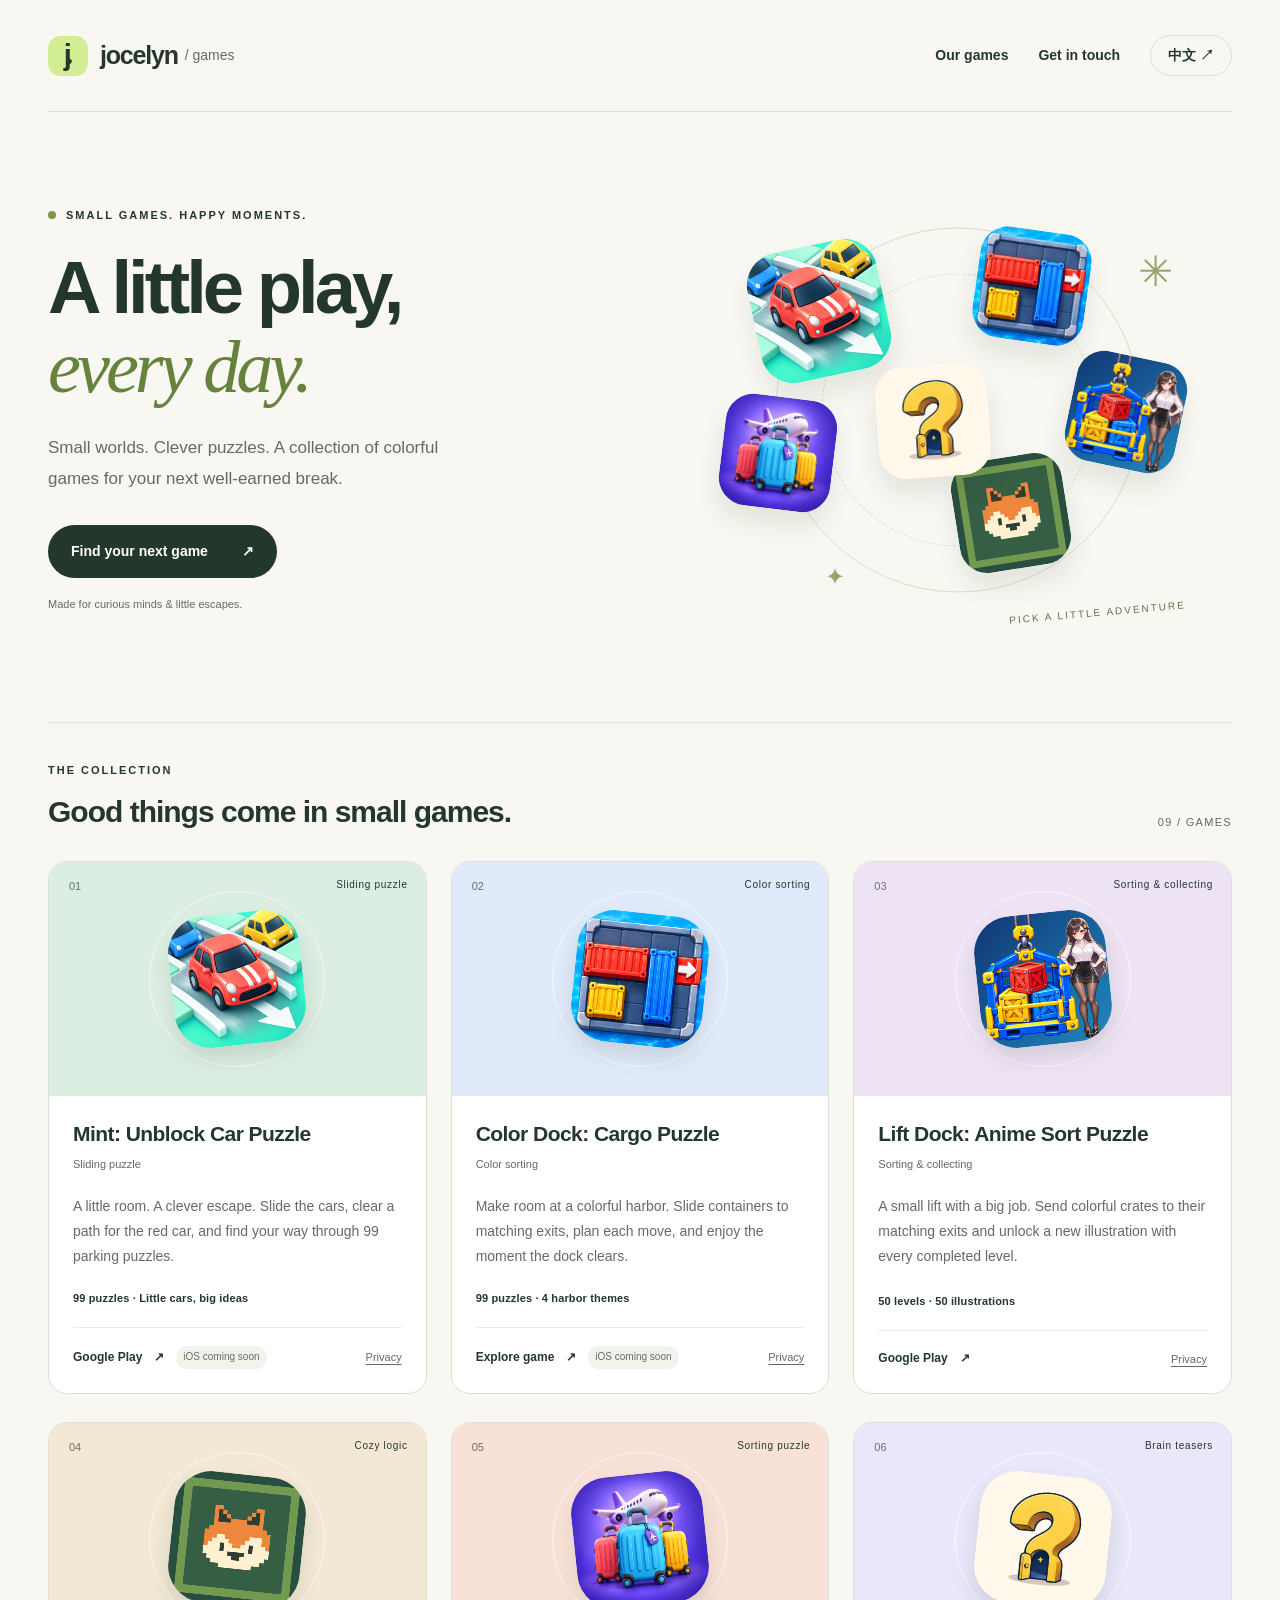
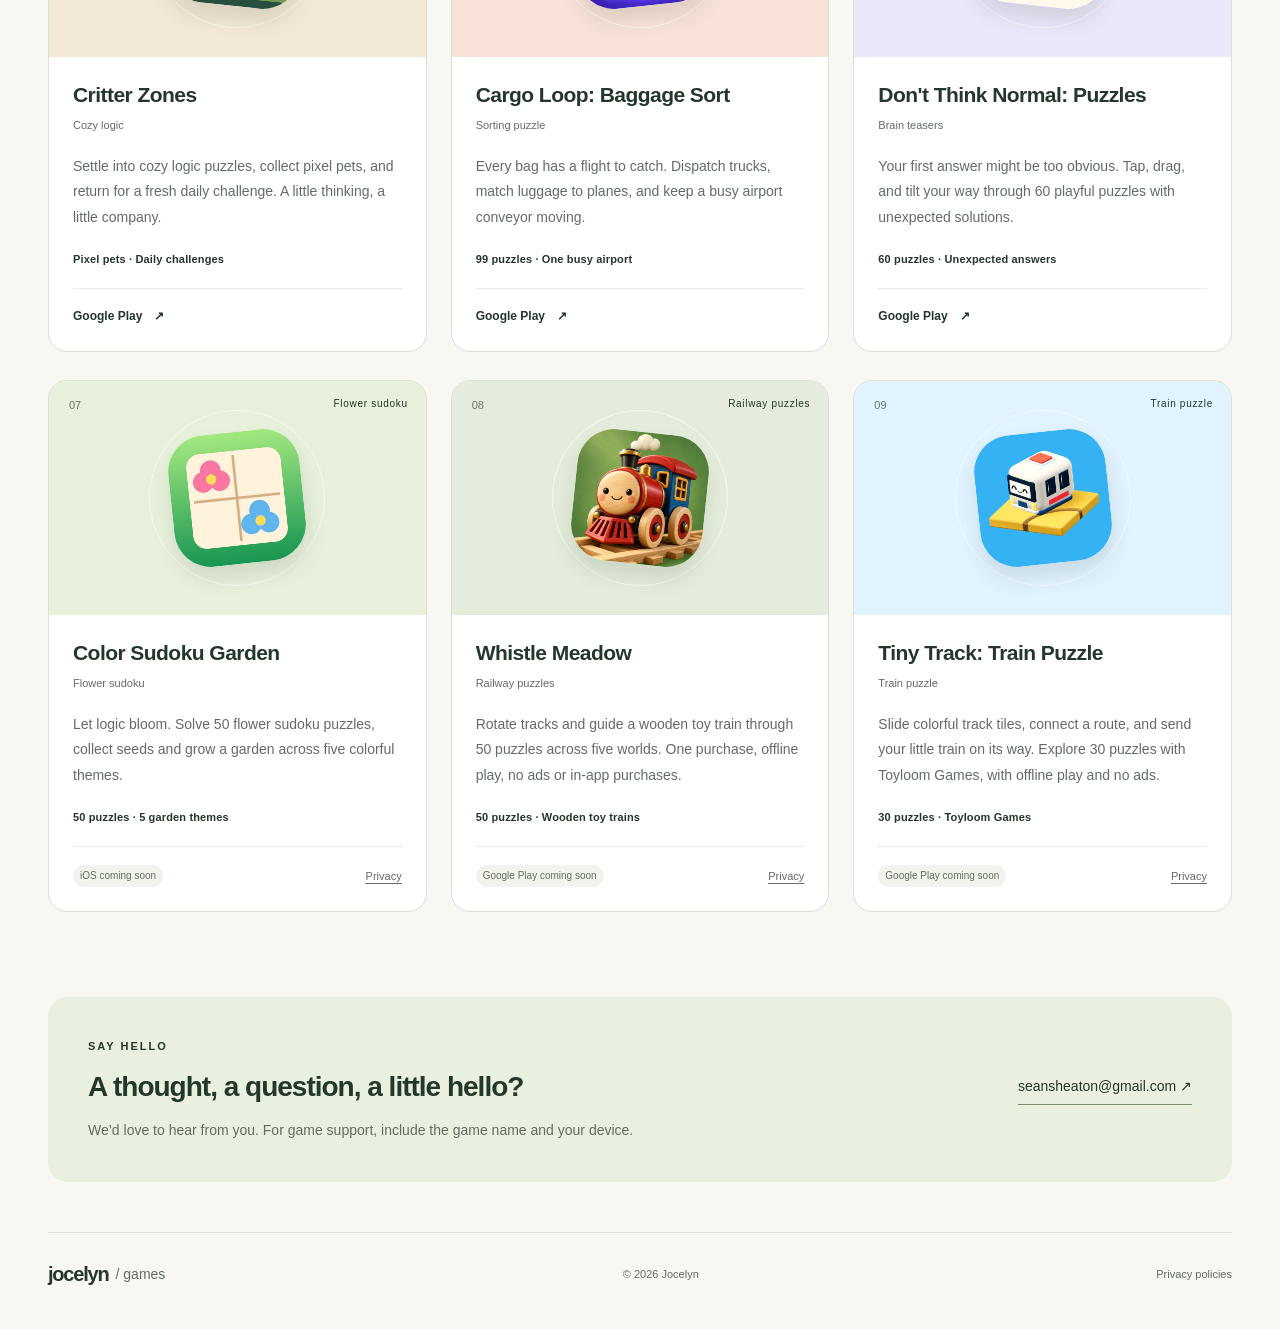
==== commit b3e35753: "Add Tiny Track: Train Puzzle with bilingual introduction and privacy link" ====
--- a/index.html
+++ b/index.html
@@ -1,3 +1,3 @@
 <!doctype html>
-<html lang="en"><head><meta charset="utf-8"><meta name="viewport" content="width=device-width,initial-scale=1"><meta name="description" content="Discover Jocelyn’s playful puzzle games: Mint, Color Dock, Lift Dock, Critter Zones, Cargo Loop, Don't Think Normal Color Sudoku Garden and Whistle Meadow."><meta name="theme-color" content="#f8f7f2"><meta property="og:title" content="Jocelyn Games — A little play, every day."><meta property="og:description" content="Small worlds. Clever puzzles. Find your next little escape."><meta property="og:image" content="https://seansheaton-oss.github.io/mint.png"><link rel="icon" href="favicon.svg" type="image/svg+xml"><link rel="stylesheet" href="style.css"><title>Jocelyn Games — A little play, every day.</title><script src="site.js" defer></script></head><body>
-<a class="skip" href="#games">Skip to games / 跳到游戏</a><header class="wrap"><a class="brand" href="./" aria-label="Jocelyn Games home"><span class="brand-mark" aria-hidden="true">j<span>•</span></span>jocelyn<span class="brand-small"> / games</span></a><nav aria-label="Main navigation"><a href="#games"><span data-en="Our games" data-zh="我们的游戏">Our games</span></a><a href="#contact"><span data-en="Get in touch" data-zh="联系我们">Get in touch</span></a><button id="language" type="button" aria-label="切换为中文">中文 <span aria-hidden="true">↗</span></button></nav></header><main class="wrap"><section class="hero" aria-labelledby="headline"><div class="hero-copy"><div class="eyebrow"><span class="dot"></span><span data-en="SMALL GAMES. HAPPY MOMENTS." data-zh="小小的游戏，大大的快乐。">SMALL GAMES. HAPPY MOMENTS.</span></div><h1 id="headline"><span data-en="A little play," data-zh="给日常，">A little play,</span><br><em data-en="every day." data-zh="添一点好玩。">every day.</em></h1><p class="intro" data-en="Small worlds. Clever puzzles. A collection of colorful games for your next well-earned break." data-zh="小小世界，藏着巧思。挑一款喜欢的游戏，在缤纷的谜题里，享受一段属于自己的轻松时光。">Small worlds. Clever puzzles. A collection of colorful games for your next well-earned break.</p><a class="primary" href="#games"><span data-en="Find your next game" data-zh="发现你的下一款游戏">Find your next game</span> <span aria-hidden="true">↗</span></a><div class="hero-note"><span data-en="Made for curious minds &amp; little escapes." data-zh="为好奇心，也为片刻闲暇。">Made for curious minds &amp; little escapes.</span></div></div><div class="hero-art"><div class="orbit"></div><span class="spark spark-one" aria-hidden="true">✳</span><a href="#mint" class="tile tile-0" aria-label="Mint: Unblock Car Puzzle"><img src="mint.png" alt="" width="112" height="112"></a><a href="#color-dock" class="tile tile-1" aria-label="Color Dock: Cargo Puzzle"><img src="color-dock.png" alt="" width="112" height="112"></a><a href="#lift-dock" class="tile tile-2" aria-label="Lift Dock: Anime Sort Puzzle"><img src="lift-dock.png" alt="" width="112" height="112"></a><a href="#critter-zones" class="tile tile-3" aria-label="Critter Zones"><img src="critter-zones.png" alt="" width="112" height="112"></a><a href="#cargo-loop" class="tile tile-4" aria-label="Cargo Loop: Baggage Sort"><img src="cargo-loop.png" alt="" width="112" height="112"></a><a href="#dont-think-normal" class="tile tile-5" aria-label="Don&#x27;t Think Normal: Puzzles"><img src="dont-think-normal.png" alt="" width="112" height="112"></a><span class="spark spark-two" aria-hidden="true">✦</span><span class="art-label"><span data-en="PICK A LITTLE ADVENTURE" data-zh="选一场小小的冒险">PICK A LITTLE ADVENTURE</span></span></div></section><section id="games" aria-labelledby="games-title"><div class="section-heading"><div><div class="eyebrow"><span data-en="THE COLLECTION" data-zh="游戏合集">THE COLLECTION</span></div><h2 id="games-title"><span data-en="Good things come in small games." data-zh="小小游戏，慢慢喜欢。">Good things come in small games.</span></h2></div><span class="count">08 / <span data-en="GAMES" data-zh="款游戏">GAMES</span></span></div><div class="games"><article class="game" id="mint"><div class="game-art" style="--tint:#dceee2"><span class="number">01</span><span class="category" data-en="Sliding puzzle" data-zh="滑块解谜">Sliding puzzle</span><img src="mint.png" alt="Mint: Unblock Car Puzzle icon" width="144" height="144" loading="lazy"></div><div class="game-body"><h3>Mint: Unblock Car Puzzle</h3><p class="subtitle" data-en="Sliding puzzle" data-zh="薄荷汽车突围">Sliding puzzle</p><p class="description" data-en="A little room. A clever escape. Slide the cars, clear a path for the red car, and find your way through 99 parking puzzles." data-zh="在清新的薄荷小城里，滑动车辆，为红色小车让出通道。挑战 99 道挪车谜题，用更少的步数摘下星星。">A little room. A clever escape. Slide the cars, clear a path for the red car, and find your way through 99 parking puzzles.</p><p class="features" data-en="99 puzzles · Little cars, big ideas" data-zh="99 道谜题 · 小汽车，大巧思">99 puzzles · Little cars, big ideas</p><div class="game-links"><a class="store" href="https://play.google.com/store/apps/details?id=com.carescape.sprint1" target="_blank" rel="noopener noreferrer">Google Play <span aria-hidden="true">↗</span></a><span class="soon" data-en="iOS coming soon" data-zh="iOS 即将上线">iOS coming soon</span><a class="privacy" href="/game-privacy-policies/mint-unblock-car-puzzle/"><span data-en="Privacy" data-zh="隐私政策">Privacy</span></a></div></div></article><article class="game" id="color-dock"><div class="game-art" style="--tint:#e0eafa"><span class="number">02</span><span class="category" data-en="Color sorting" data-zh="色彩分类">Color sorting</span><img src="color-dock.png" alt="Color Dock: Cargo Puzzle icon" width="144" height="144" loading="lazy"></div><div class="game-body"><h3>Color Dock: Cargo Puzzle</h3><p class="subtitle" data-en="Color sorting" data-zh="彩色码头：货柜谜题">Color sorting</p><p class="description" data-en="Make room at a colorful harbor. Slide containers to matching exits, plan each move, and enjoy the moment the dock clears." data-zh="把彩色货柜送往同色出口，安排每一步的先后顺序。在 99 个关卡里，一点点腾出空间，享受清空码头的成就感。">Make room at a colorful harbor. Slide containers to matching exits, plan each move, and enjoy the moment the dock clears.</p><p class="features" data-en="99 puzzles · 4 harbor themes" data-zh="99 个关卡 · 4 种港口主题">99 puzzles · 4 harbor themes</p><div class="game-links"><a class="store" href="/color-dock.html"><span data-en="Explore game" data-zh="了解游戏">Explore game</span> <span aria-hidden="true">↗</span></a><span class="soon" data-en="iOS coming soon" data-zh="iOS 即将上线">iOS coming soon</span><a class="privacy" href="/game-privacy-policies/color-dock/"><span data-en="Privacy" data-zh="隐私政策">Privacy</span></a></div></div></article><article class="game" id="lift-dock"><div class="game-art" style="--tint:#eee3f4"><span class="number">03</span><span class="category" data-en="Sorting &amp; collecting" data-zh="分类与收集">Sorting &amp; collecting</span><img src="lift-dock.png" alt="Lift Dock: Anime Sort Puzzle icon" width="144" height="144" loading="lazy"></div><div class="game-body"><h3>Lift Dock: Anime Sort Puzzle</h3><p class="subtitle" data-en="Sorting &amp; collecting" data-zh="升降机分类与插画收藏">Sorting &amp; collecting</p><p class="description" data-en="A small lift with a big job. Send colorful crates to their matching exits and unlock a new illustration with every completed level." data-zh="小小升降机，装着大大的挑战。合理安排彩色货箱的顺序，送往同色出口；每过一关，解锁一张新的收藏插画。">A small lift with a big job. Send colorful crates to their matching exits and unlock a new illustration with every completed level.</p><p class="features" data-en="50 levels · 50 illustrations" data-zh="50 个关卡 · 50 张插画">50 levels · 50 illustrations</p><div class="game-links"><a class="store" href="https://play.google.com/store/apps/details?id=com.liftdock.sortlite" target="_blank" rel="noopener noreferrer">Google Play <span aria-hidden="true">↗</span></a><a class="privacy" href="/lift-dock-sort-lite-config/"><span data-en="Privacy" data-zh="隐私政策">Privacy</span></a></div></div></article><article class="game" id="critter-zones"><div class="game-art" style="--tint:#f2e8d5"><span class="number">04</span><span class="category" data-en="Cozy logic" data-zh="治愈逻辑">Cozy logic</span><img src="critter-zones.png" alt="Critter Zones icon" width="144" height="144" loading="lazy"></div><div class="game-body"><h3>Critter Zones</h3><p class="subtitle" data-en="Cozy logic" data-zh="像素萌宠逻辑谜题">Cozy logic</p><p class="description" data-en="Settle into cozy logic puzzles, collect pixel pets, and return for a fresh daily challenge. A little thinking, a little company." data-zh="在轻松的逻辑谜题里慢慢思考，收集可爱的像素萌宠，再来一局每日挑战。让解谜时光，多一点陪伴。">Settle into cozy logic puzzles, collect pixel pets, and return for a fresh daily challenge. A little thinking, a little company.</p><p class="features" data-en="Pixel pets · Daily challenges" data-zh="像素萌宠 · 每日挑战">Pixel pets · Daily challenges</p><div class="game-links"><a class="store" href="https://play.google.com/store/apps/details?id=com.critterzones.puzzle" target="_blank" rel="noopener noreferrer">Google Play <span aria-hidden="true">↗</span></a></div></div></article><article class="game" id="cargo-loop"><div class="game-art" style="--tint:#f8e2d8"><span class="number">05</span><span class="category" data-en="Sorting puzzle" data-zh="分类解谜">Sorting puzzle</span><img src="cargo-loop.png" alt="Cargo Loop: Baggage Sort icon" width="144" height="144" loading="lazy"></div><div class="game-body"><h3>Cargo Loop: Baggage Sort</h3><p class="subtitle" data-en="Sorting puzzle" data-zh="机场行李分拣">Sorting puzzle</p><p class="description" data-en="Every bag has a flight to catch. Dispatch trucks, match luggage to planes, and keep a busy airport conveyor moving." data-zh="每件行李，都有要赶上的航班。选择卡车的出发顺序，把彩色行李送上对应飞机，在有限的传送带空间里规划下一步。">Every bag has a flight to catch. Dispatch trucks, match luggage to planes, and keep a busy airport conveyor moving.</p><p class="features" data-en="99 puzzles · One busy airport" data-zh="99 道谜题 · 一座忙碌的小机场">99 puzzles · One busy airport</p><div class="game-links"><a class="store" href="https://play.google.com/store/apps/details?id=com.jocelyn.cargoloop" target="_blank" rel="noopener noreferrer">Google Play <span aria-hidden="true">↗</span></a></div></div></article><article class="game" id="dont-think-normal"><div class="game-art" style="--tint:#e9e7f9"><span class="number">06</span><span class="category" data-en="Brain teasers" data-zh="脑洞解谜">Brain teasers</span><img src="dont-think-normal.png" alt="Don&#x27;t Think Normal: Puzzles icon" width="144" height="144" loading="lazy"></div><div class="game-body"><h3>Don&#x27;t Think Normal: Puzzles</h3><p class="subtitle" data-en="Brain teasers" data-zh="换个思路，答案就不一样">Brain teasers</p><p class="description" data-en="Your first answer might be too obvious. Tap, drag, and tilt your way through 60 playful puzzles with unexpected solutions." data-zh="第一眼想到的答案，也许太普通了。试试点击、拖动和倾斜手机，在 60 道脑洞谜题里，发现意料之外的解法。">Your first answer might be too obvious. Tap, drag, and tilt your way through 60 playful puzzles with unexpected solutions.</p><p class="features" data-en="60 puzzles · Unexpected answers" data-zh="60 道谜题 · 意想不到的答案">60 puzzles · Unexpected answers</p><div class="game-links"><a class="store" href="https://play.google.com/store/apps/details?id=com.game.dontthinknormal" target="_blank" rel="noopener noreferrer">Google Play <span aria-hidden="true">↗</span></a></div></div></article><article class="game" id="color-sudoku-garden"><div class="game-art" style="--tint:#e7f1db"><span class="number">07</span><span class="category" data-en="Flower sudoku" data-zh="花朵数独">Flower sudoku</span><img src="color-sudoku-garden.png" alt="Color Sudoku Garden icon" width="144" height="144" loading="lazy"></div><div class="game-body"><h3>Color Sudoku Garden</h3><p class="subtitle" data-en="Flower sudoku" data-zh="彩色数独花园">Flower sudoku</p><p class="description" data-en="Let logic bloom. Solve 50 flower sudoku puzzles, collect seeds and grow a garden across five colorful themes." data-zh="让逻辑与花朵一同绽放。挑战 50 个花朵数独关卡，收集种子，在五种主题中打造自己的花园。">Let logic bloom. Solve 50 flower sudoku puzzles, collect seeds and grow a garden across five colorful themes.</p><p class="features" data-en="50 puzzles · 5 garden themes" data-zh="50 个关卡 · 5 种花园主题">50 puzzles · 5 garden themes</p><div class="game-links"><span class="soon" data-en="iOS coming soon" data-zh="iOS 即将上线">iOS coming soon</span><a class="privacy" href="/game-privacy-policies/color-sudoku-garden/"><span data-en="Privacy" data-zh="隐私政策">Privacy</span></a></div></div></article><article class="game" id="whistle-meadow"><div class="game-art" style="--tint:#e4eddb"><span class="number">08</span><span class="category" data-en="Railway puzzles" data-zh="铁路解谜">Railway puzzles</span><img src="whistle-meadow.png" alt="Whistle Meadow icon" width="144" height="144" loading="lazy"></div><div class="game-body"><h3>Whistle Meadow</h3><p class="subtitle" data-en="Railway puzzles" data-zh="木质小火车解谜">Railway puzzles</p><p class="description" data-en="Rotate tracks and guide a wooden toy train through 50 puzzles across five worlds. One purchase, offline play, no ads or in-app purchases." data-zh="旋转轨道，带领木质小火车挑战五个世界的 50 个谜题。一次购买，离线游玩，无广告、无内购。">Rotate tracks and guide a wooden toy train through 50 puzzles across five worlds. One purchase, offline play, no ads or in-app purchases.</p><p class="features" data-en="50 puzzles · Wooden toy trains" data-zh="50 个关卡 · 木质玩具火车">50 puzzles · Wooden toy trains</p><div class="game-links"><span class="soon" data-en="Google Play coming soon" data-zh="Google Play 即将上线">Google Play coming soon</span><a class="privacy" href="/game-privacy-policies/whistle-meadow/"><span data-en="Privacy" data-zh="隐私政策">Privacy</span></a></div></div></article></div></section><section class="contact" id="contact"><div><div class="eyebrow"><span data-en="SAY HELLO" data-zh="打个招呼">SAY HELLO</span></div><h2><span data-en="A thought, a question, a little hello?" data-zh="有建议、有问题，或只是想打个招呼？">A thought, a question, a little hello?</span></h2><p data-en="We’d love to hear from you. For game support, include the game name and your device." data-zh="欢迎来信。反馈游戏问题时，请附上游戏名称和设备型号，方便我们更快了解情况。">We’d love to hear from you. For game support, include the game name and your device.</p></div><a href="mailto:seansheaton@gmail.com">seansheaton@gmail.com <span aria-hidden="true">↗</span></a></section></main><footer class="wrap"><a class="brand" href="./">jocelyn<span class="brand-small"> / games</span></a><span>© 2026 Jocelyn</span><a href="/game-privacy-policies/"><span data-en="Privacy policies" data-zh="隐私政策">Privacy policies</span></a></footer></body></html>
+<html lang="en"><head><meta charset="utf-8"><meta name="viewport" content="width=device-width,initial-scale=1"><meta name="description" content="Discover Jocelyn’s playful puzzle games: Mint, Color Dock, Lift Dock, Critter Zones, Cargo Loop, Don't Think Normal Color Sudoku Garden, Whistle Meadow and Tiny Track: Train Puzzle."><meta name="theme-color" content="#f8f7f2"><meta property="og:title" content="Jocelyn Games — A little play, every day."><meta property="og:description" content="Small worlds. Clever puzzles. Find your next little escape."><meta property="og:image" content="https://seansheaton-oss.github.io/mint.png"><link rel="icon" href="favicon.svg" type="image/svg+xml"><link rel="stylesheet" href="style.css"><title>Jocelyn Games — A little play, every day.</title><script src="site.js" defer></script></head><body>
+<a class="skip" href="#games">Skip to games / 跳到游戏</a><header class="wrap"><a class="brand" href="./" aria-label="Jocelyn Games home"><span class="brand-mark" aria-hidden="true">j<span>•</span></span>jocelyn<span class="brand-small"> / games</span></a><nav aria-label="Main navigation"><a href="#games"><span data-en="Our games" data-zh="我们的游戏">Our games</span></a><a href="#contact"><span data-en="Get in touch" data-zh="联系我们">Get in touch</span></a><button id="language" type="button" aria-label="切换为中文">中文 <span aria-hidden="true">↗</span></button></nav></header><main class="wrap"><section class="hero" aria-labelledby="headline"><div class="hero-copy"><div class="eyebrow"><span class="dot"></span><span data-en="SMALL GAMES. HAPPY MOMENTS." data-zh="小小的游戏，大大的快乐。">SMALL GAMES. HAPPY MOMENTS.</span></div><h1 id="headline"><span data-en="A little play," data-zh="给日常，">A little play,</span><br><em data-en="every day." data-zh="添一点好玩。">every day.</em></h1><p class="intro" data-en="Small worlds. Clever puzzles. A collection of colorful games for your next well-earned break." data-zh="小小世界，藏着巧思。挑一款喜欢的游戏，在缤纷的谜题里，享受一段属于自己的轻松时光。">Small worlds. Clever puzzles. A collection of colorful games for your next well-earned break.</p><a class="primary" href="#games"><span data-en="Find your next game" data-zh="发现你的下一款游戏">Find your next game</span> <span aria-hidden="true">↗</span></a><div class="hero-note"><span data-en="Made for curious minds &amp; little escapes." data-zh="为好奇心，也为片刻闲暇。">Made for curious minds &amp; little escapes.</span></div></div><div class="hero-art"><div class="orbit"></div><span class="spark spark-one" aria-hidden="true">✳</span><a href="#mint" class="tile tile-0" aria-label="Mint: Unblock Car Puzzle"><img src="mint.png" alt="" width="112" height="112"></a><a href="#color-dock" class="tile tile-1" aria-label="Color Dock: Cargo Puzzle"><img src="color-dock.png" alt="" width="112" height="112"></a><a href="#lift-dock" class="tile tile-2" aria-label="Lift Dock: Anime Sort Puzzle"><img src="lift-dock.png" alt="" width="112" height="112"></a><a href="#critter-zones" class="tile tile-3" aria-label="Critter Zones"><img src="critter-zones.png" alt="" width="112" height="112"></a><a href="#cargo-loop" class="tile tile-4" aria-label="Cargo Loop: Baggage Sort"><img src="cargo-loop.png" alt="" width="112" height="112"></a><a href="#dont-think-normal" class="tile tile-5" aria-label="Don&#x27;t Think Normal: Puzzles"><img src="dont-think-normal.png" alt="" width="112" height="112"></a><span class="spark spark-two" aria-hidden="true">✦</span><span class="art-label"><span data-en="PICK A LITTLE ADVENTURE" data-zh="选一场小小的冒险">PICK A LITTLE ADVENTURE</span></span></div></section><section id="games" aria-labelledby="games-title"><div class="section-heading"><div><div class="eyebrow"><span data-en="THE COLLECTION" data-zh="游戏合集">THE COLLECTION</span></div><h2 id="games-title"><span data-en="Good things come in small games." data-zh="小小游戏，慢慢喜欢。">Good things come in small games.</span></h2></div><span class="count">09 / <span data-en="GAMES" data-zh="款游戏">GAMES</span></span></div><div class="games"><article class="game" id="mint"><div class="game-art" style="--tint:#dceee2"><span class="number">01</span><span class="category" data-en="Sliding puzzle" data-zh="滑块解谜">Sliding puzzle</span><img src="mint.png" alt="Mint: Unblock Car Puzzle icon" width="144" height="144" loading="lazy"></div><div class="game-body"><h3>Mint: Unblock Car Puzzle</h3><p class="subtitle" data-en="Sliding puzzle" data-zh="薄荷汽车突围">Sliding puzzle</p><p class="description" data-en="A little room. A clever escape. Slide the cars, clear a path for the red car, and find your way through 99 parking puzzles." data-zh="在清新的薄荷小城里，滑动车辆，为红色小车让出通道。挑战 99 道挪车谜题，用更少的步数摘下星星。">A little room. A clever escape. Slide the cars, clear a path for the red car, and find your way through 99 parking puzzles.</p><p class="features" data-en="99 puzzles · Little cars, big ideas" data-zh="99 道谜题 · 小汽车，大巧思">99 puzzles · Little cars, big ideas</p><div class="game-links"><a class="store" href="https://play.google.com/store/apps/details?id=com.carescape.sprint1" target="_blank" rel="noopener noreferrer">Google Play <span aria-hidden="true">↗</span></a><span class="soon" data-en="iOS coming soon" data-zh="iOS 即将上线">iOS coming soon</span><a class="privacy" href="/game-privacy-policies/mint-unblock-car-puzzle/"><span data-en="Privacy" data-zh="隐私政策">Privacy</span></a></div></div></article><article class="game" id="color-dock"><div class="game-art" style="--tint:#e0eafa"><span class="number">02</span><span class="category" data-en="Color sorting" data-zh="色彩分类">Color sorting</span><img src="color-dock.png" alt="Color Dock: Cargo Puzzle icon" width="144" height="144" loading="lazy"></div><div class="game-body"><h3>Color Dock: Cargo Puzzle</h3><p class="subtitle" data-en="Color sorting" data-zh="彩色码头：货柜谜题">Color sorting</p><p class="description" data-en="Make room at a colorful harbor. Slide containers to matching exits, plan each move, and enjoy the moment the dock clears." data-zh="把彩色货柜送往同色出口，安排每一步的先后顺序。在 99 个关卡里，一点点腾出空间，享受清空码头的成就感。">Make room at a colorful harbor. Slide containers to matching exits, plan each move, and enjoy the moment the dock clears.</p><p class="features" data-en="99 puzzles · 4 harbor themes" data-zh="99 个关卡 · 4 种港口主题">99 puzzles · 4 harbor themes</p><div class="game-links"><a class="store" href="/color-dock.html"><span data-en="Explore game" data-zh="了解游戏">Explore game</span> <span aria-hidden="true">↗</span></a><span class="soon" data-en="iOS coming soon" data-zh="iOS 即将上线">iOS coming soon</span><a class="privacy" href="/game-privacy-policies/color-dock/"><span data-en="Privacy" data-zh="隐私政策">Privacy</span></a></div></div></article><article class="game" id="lift-dock"><div class="game-art" style="--tint:#eee3f4"><span class="number">03</span><span class="category" data-en="Sorting &amp; collecting" data-zh="分类与收集">Sorting &amp; collecting</span><img src="lift-dock.png" alt="Lift Dock: Anime Sort Puzzle icon" width="144" height="144" loading="lazy"></div><div class="game-body"><h3>Lift Dock: Anime Sort Puzzle</h3><p class="subtitle" data-en="Sorting &amp; collecting" data-zh="升降机分类与插画收藏">Sorting &amp; collecting</p><p class="description" data-en="A small lift with a big job. Send colorful crates to their matching exits and unlock a new illustration with every completed level." data-zh="小小升降机，装着大大的挑战。合理安排彩色货箱的顺序，送往同色出口；每过一关，解锁一张新的收藏插画。">A small lift with a big job. Send colorful crates to their matching exits and unlock a new illustration with every completed level.</p><p class="features" data-en="50 levels · 50 illustrations" data-zh="50 个关卡 · 50 张插画">50 levels · 50 illustrations</p><div class="game-links"><a class="store" href="https://play.google.com/store/apps/details?id=com.liftdock.sortlite" target="_blank" rel="noopener noreferrer">Google Play <span aria-hidden="true">↗</span></a><a class="privacy" href="/lift-dock-sort-lite-config/"><span data-en="Privacy" data-zh="隐私政策">Privacy</span></a></div></div></article><article class="game" id="critter-zones"><div class="game-art" style="--tint:#f2e8d5"><span class="number">04</span><span class="category" data-en="Cozy logic" data-zh="治愈逻辑">Cozy logic</span><img src="critter-zones.png" alt="Critter Zones icon" width="144" height="144" loading="lazy"></div><div class="game-body"><h3>Critter Zones</h3><p class="subtitle" data-en="Cozy logic" data-zh="像素萌宠逻辑谜题">Cozy logic</p><p class="description" data-en="Settle into cozy logic puzzles, collect pixel pets, and return for a fresh daily challenge. A little thinking, a little company." data-zh="在轻松的逻辑谜题里慢慢思考，收集可爱的像素萌宠，再来一局每日挑战。让解谜时光，多一点陪伴。">Settle into cozy logic puzzles, collect pixel pets, and return for a fresh daily challenge. A little thinking, a little company.</p><p class="features" data-en="Pixel pets · Daily challenges" data-zh="像素萌宠 · 每日挑战">Pixel pets · Daily challenges</p><div class="game-links"><a class="store" href="https://play.google.com/store/apps/details?id=com.critterzones.puzzle" target="_blank" rel="noopener noreferrer">Google Play <span aria-hidden="true">↗</span></a></div></div></article><article class="game" id="cargo-loop"><div class="game-art" style="--tint:#f8e2d8"><span class="number">05</span><span class="category" data-en="Sorting puzzle" data-zh="分类解谜">Sorting puzzle</span><img src="cargo-loop.png" alt="Cargo Loop: Baggage Sort icon" width="144" height="144" loading="lazy"></div><div class="game-body"><h3>Cargo Loop: Baggage Sort</h3><p class="subtitle" data-en="Sorting puzzle" data-zh="机场行李分拣">Sorting puzzle</p><p class="description" data-en="Every bag has a flight to catch. Dispatch trucks, match luggage to planes, and keep a busy airport conveyor moving." data-zh="每件行李，都有要赶上的航班。选择卡车的出发顺序，把彩色行李送上对应飞机，在有限的传送带空间里规划下一步。">Every bag has a flight to catch. Dispatch trucks, match luggage to planes, and keep a busy airport conveyor moving.</p><p class="features" data-en="99 puzzles · One busy airport" data-zh="99 道谜题 · 一座忙碌的小机场">99 puzzles · One busy airport</p><div class="game-links"><a class="store" href="https://play.google.com/store/apps/details?id=com.jocelyn.cargoloop" target="_blank" rel="noopener noreferrer">Google Play <span aria-hidden="true">↗</span></a></div></div></article><article class="game" id="dont-think-normal"><div class="game-art" style="--tint:#e9e7f9"><span class="number">06</span><span class="category" data-en="Brain teasers" data-zh="脑洞解谜">Brain teasers</span><img src="dont-think-normal.png" alt="Don&#x27;t Think Normal: Puzzles icon" width="144" height="144" loading="lazy"></div><div class="game-body"><h3>Don&#x27;t Think Normal: Puzzles</h3><p class="subtitle" data-en="Brain teasers" data-zh="换个思路，答案就不一样">Brain teasers</p><p class="description" data-en="Your first answer might be too obvious. Tap, drag, and tilt your way through 60 playful puzzles with unexpected solutions." data-zh="第一眼想到的答案，也许太普通了。试试点击、拖动和倾斜手机，在 60 道脑洞谜题里，发现意料之外的解法。">Your first answer might be too obvious. Tap, drag, and tilt your way through 60 playful puzzles with unexpected solutions.</p><p class="features" data-en="60 puzzles · Unexpected answers" data-zh="60 道谜题 · 意想不到的答案">60 puzzles · Unexpected answers</p><div class="game-links"><a class="store" href="https://play.google.com/store/apps/details?id=com.game.dontthinknormal" target="_blank" rel="noopener noreferrer">Google Play <span aria-hidden="true">↗</span></a></div></div></article><article class="game" id="color-sudoku-garden"><div class="game-art" style="--tint:#e7f1db"><span class="number">07</span><span class="category" data-en="Flower sudoku" data-zh="花朵数独">Flower sudoku</span><img src="color-sudoku-garden.png" alt="Color Sudoku Garden icon" width="144" height="144" loading="lazy"></div><div class="game-body"><h3>Color Sudoku Garden</h3><p class="subtitle" data-en="Flower sudoku" data-zh="彩色数独花园">Flower sudoku</p><p class="description" data-en="Let logic bloom. Solve 50 flower sudoku puzzles, collect seeds and grow a garden across five colorful themes." data-zh="让逻辑与花朵一同绽放。挑战 50 个花朵数独关卡，收集种子，在五种主题中打造自己的花园。">Let logic bloom. Solve 50 flower sudoku puzzles, collect seeds and grow a garden across five colorful themes.</p><p class="features" data-en="50 puzzles · 5 garden themes" data-zh="50 个关卡 · 5 种花园主题">50 puzzles · 5 garden themes</p><div class="game-links"><span class="soon" data-en="iOS coming soon" data-zh="iOS 即将上线">iOS coming soon</span><a class="privacy" href="/game-privacy-policies/color-sudoku-garden/"><span data-en="Privacy" data-zh="隐私政策">Privacy</span></a></div></div></article><article class="game" id="whistle-meadow"><div class="game-art" style="--tint:#e4eddb"><span class="number">08</span><span class="category" data-en="Railway puzzles" data-zh="铁路解谜">Railway puzzles</span><img src="whistle-meadow.png" alt="Whistle Meadow icon" width="144" height="144" loading="lazy"></div><div class="game-body"><h3>Whistle Meadow</h3><p class="subtitle" data-en="Railway puzzles" data-zh="木质小火车解谜">Railway puzzles</p><p class="description" data-en="Rotate tracks and guide a wooden toy train through 50 puzzles across five worlds. One purchase, offline play, no ads or in-app purchases." data-zh="旋转轨道，带领木质小火车挑战五个世界的 50 个谜题。一次购买，离线游玩，无广告、无内购。">Rotate tracks and guide a wooden toy train through 50 puzzles across five worlds. One purchase, offline play, no ads or in-app purchases.</p><p class="features" data-en="50 puzzles · Wooden toy trains" data-zh="50 个关卡 · 木质玩具火车">50 puzzles · Wooden toy trains</p><div class="game-links"><span class="soon" data-en="Google Play coming soon" data-zh="Google Play 即将上线">Google Play coming soon</span><a class="privacy" href="/game-privacy-policies/whistle-meadow/"><span data-en="Privacy" data-zh="隐私政策">Privacy</span></a></div></div></article><article class="game" id="tiny-track-escape"><div class="game-art" style="--tint:#e0f3ff"><span class="number">09</span><span class="category" data-en="Train puzzle" data-zh="火车解谜">Train puzzle</span><img src="tiny-track-escape.png" alt="Tiny Track: Train Puzzle icon" width="144" height="144" loading="lazy"></div><div class="game-body"><h3>Tiny Track: Train Puzzle</h3><p class="subtitle" data-en="Train puzzle" data-zh="小小轨道：火车解谜">Train puzzle</p><p class="description" data-en="Slide colorful track tiles, connect a route, and send your little train on its way. Explore 30 puzzles with Toyloom Games, with offline play and no ads." data-zh="移动彩色轨道块，连接路线，让小火车顺利到站。与 Toyloom Games 一起挑战 30 个谜题，离线游玩，无广告打扰。">Slide colorful track tiles, connect a route, and send your little train on its way. Explore 30 puzzles with Toyloom Games, with offline play and no ads.</p><p class="features" data-en="30 puzzles · Toyloom Games" data-zh="30 个关卡 · Toyloom Games">30 puzzles · Toyloom Games</p><div class="game-links"><span class="soon" data-en="Google Play coming soon" data-zh="Google Play 即将上线">Google Play coming soon</span><a class="privacy" href="/game-privacy-policies/tiny-track-escape/"><span data-en="Privacy" data-zh="隐私政策">Privacy</span></a></div></div></article></div></section><section class="contact" id="contact"><div><div class="eyebrow"><span data-en="SAY HELLO" data-zh="打个招呼">SAY HELLO</span></div><h2><span data-en="A thought, a question, a little hello?" data-zh="有建议、有问题，或只是想打个招呼？">A thought, a question, a little hello?</span></h2><p data-en="We’d love to hear from you. For game support, include the game name and your device." data-zh="欢迎来信。反馈游戏问题时，请附上游戏名称和设备型号，方便我们更快了解情况。">We’d love to hear from you. For game support, include the game name and your device.</p></div><a href="mailto:seansheaton@gmail.com">seansheaton@gmail.com <span aria-hidden="true">↗</span></a></section></main><footer class="wrap"><a class="brand" href="./">jocelyn<span class="brand-small"> / games</span></a><span>© 2026 Jocelyn</span><a href="/game-privacy-policies/"><span data-en="Privacy policies" data-zh="隐私政策">Privacy policies</span></a></footer></body></html>
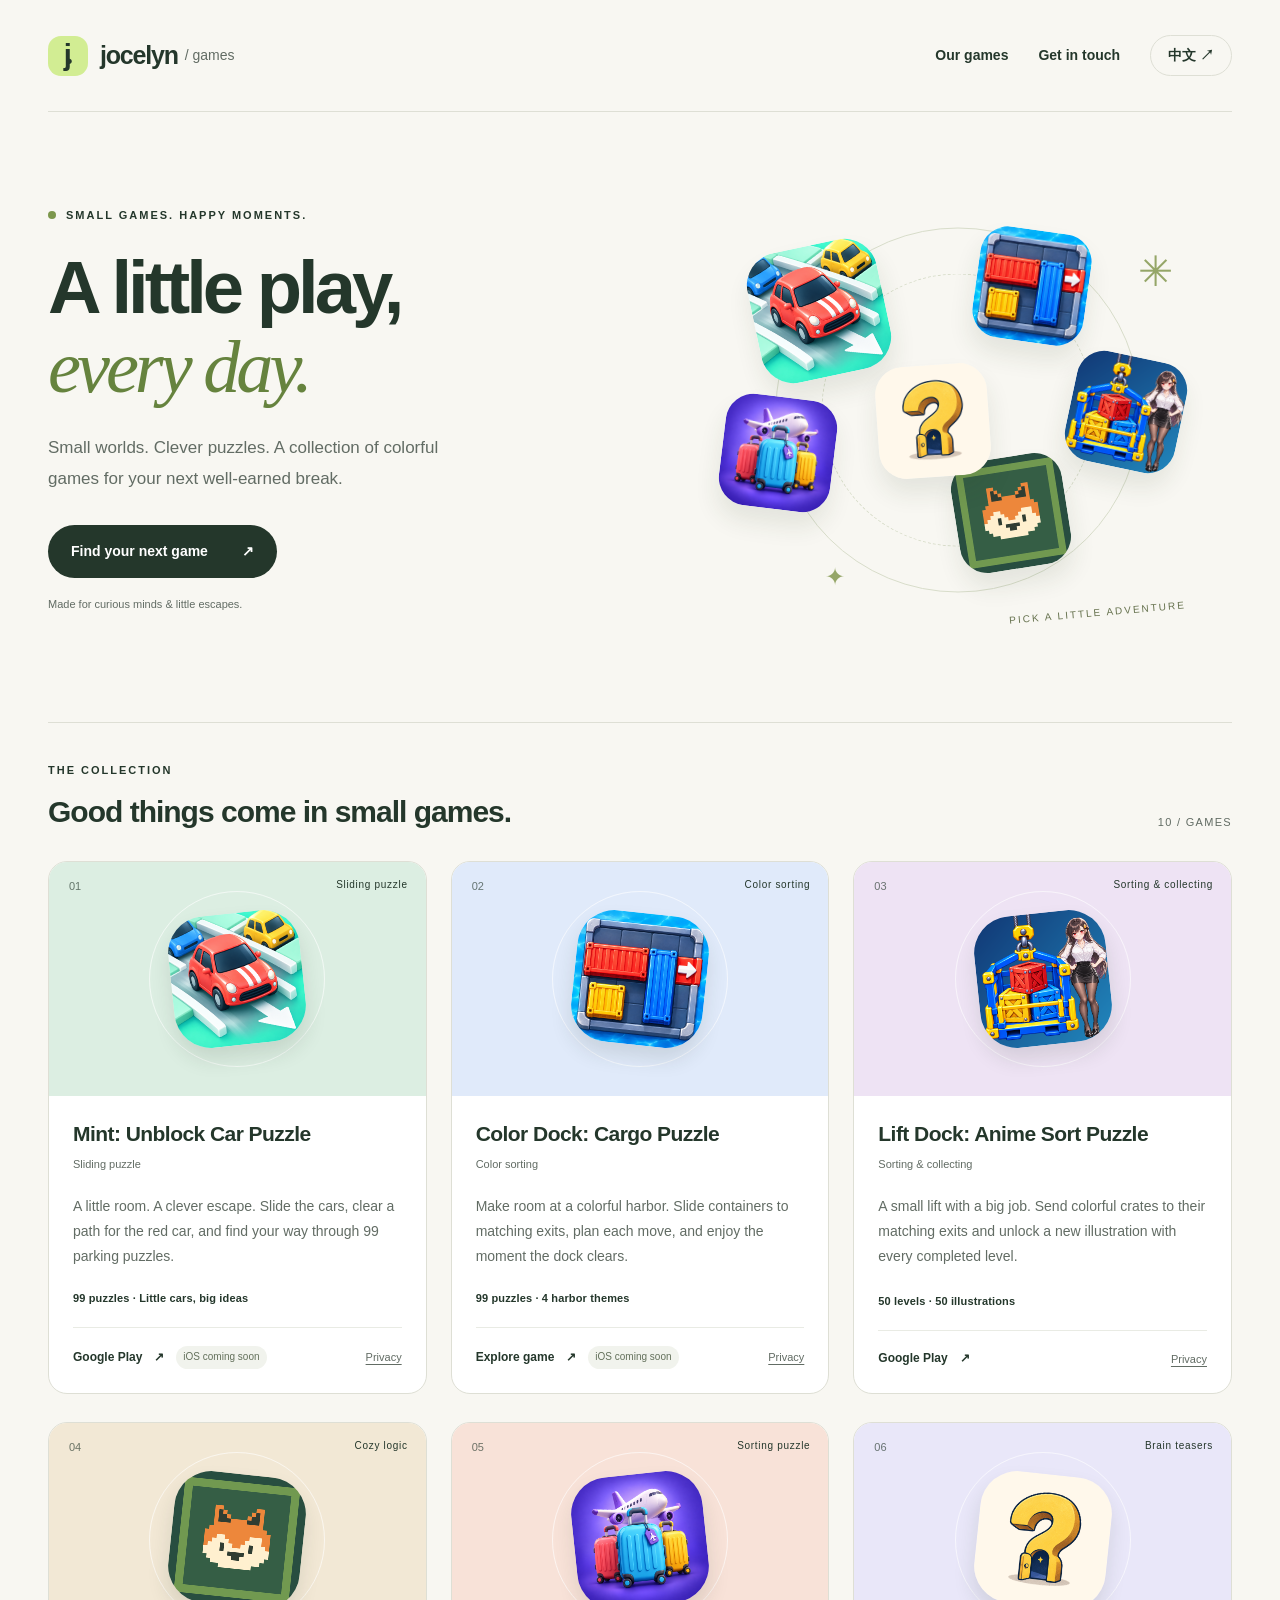
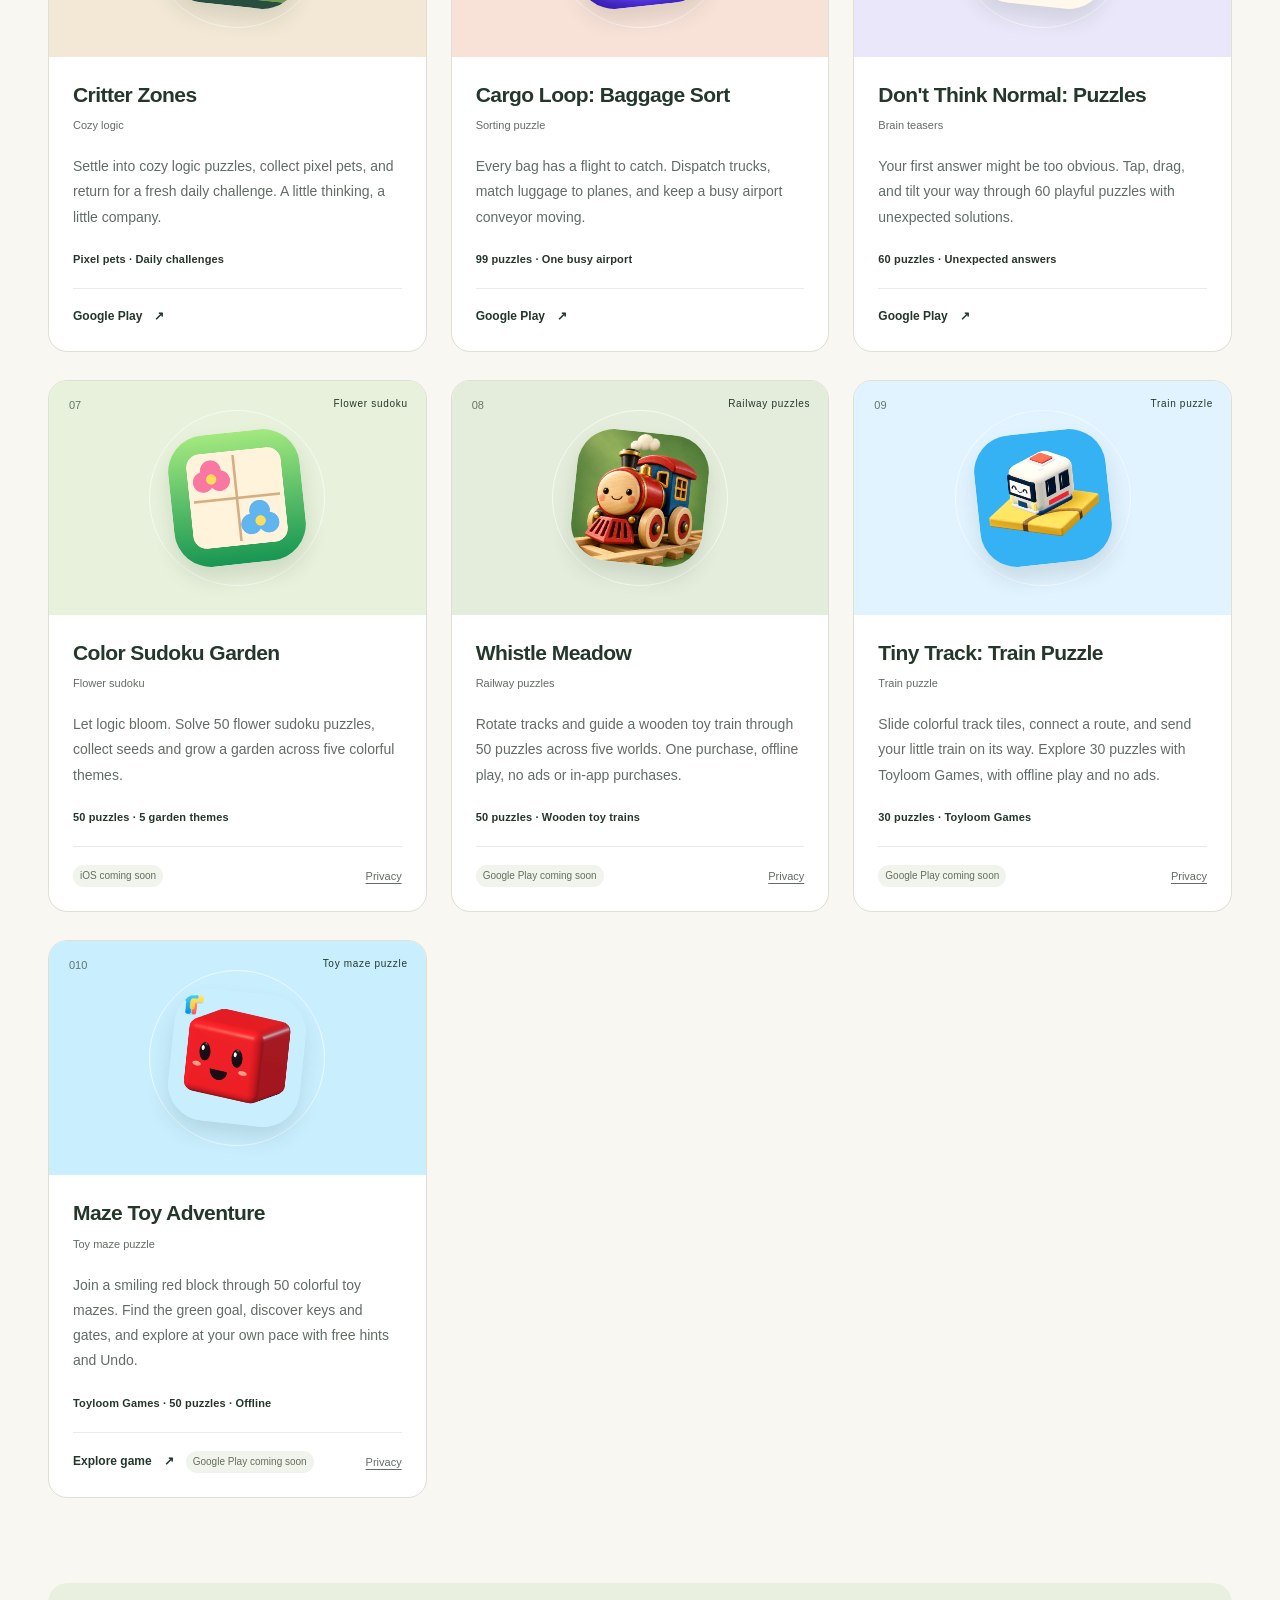
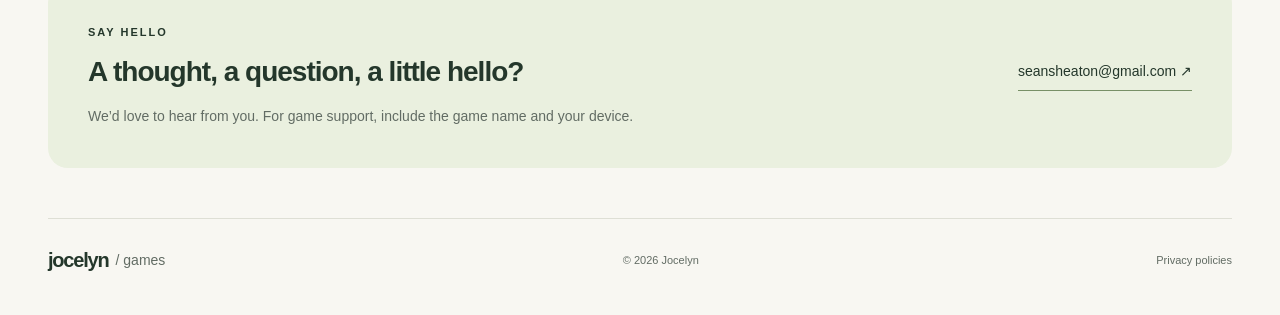
==== commit 58b8d655: "Add Maze Toy Adventure to bilingual game collection" ====
--- a/index.html
+++ b/index.html
@@ -1,3 +1,3 @@
 <!doctype html>
-<html lang="en"><head><meta charset="utf-8"><meta name="viewport" content="width=device-width,initial-scale=1"><meta name="description" content="Discover Jocelyn’s playful puzzle games: Mint, Color Dock, Lift Dock, Critter Zones, Cargo Loop, Don't Think Normal Color Sudoku Garden, Whistle Meadow and Tiny Track: Train Puzzle."><meta name="theme-color" content="#f8f7f2"><meta property="og:title" content="Jocelyn Games — A little play, every day."><meta property="og:description" content="Small worlds. Clever puzzles. Find your next little escape."><meta property="og:image" content="https://seansheaton-oss.github.io/mint.png"><link rel="icon" href="favicon.svg" type="image/svg+xml"><link rel="stylesheet" href="style.css"><title>Jocelyn Games — A little play, every day.</title><script src="site.js" defer></script></head><body>
-<a class="skip" href="#games">Skip to games / 跳到游戏</a><header class="wrap"><a class="brand" href="./" aria-label="Jocelyn Games home"><span class="brand-mark" aria-hidden="true">j<span>•</span></span>jocelyn<span class="brand-small"> / games</span></a><nav aria-label="Main navigation"><a href="#games"><span data-en="Our games" data-zh="我们的游戏">Our games</span></a><a href="#contact"><span data-en="Get in touch" data-zh="联系我们">Get in touch</span></a><button id="language" type="button" aria-label="切换为中文">中文 <span aria-hidden="true">↗</span></button></nav></header><main class="wrap"><section class="hero" aria-labelledby="headline"><div class="hero-copy"><div class="eyebrow"><span class="dot"></span><span data-en="SMALL GAMES. HAPPY MOMENTS." data-zh="小小的游戏，大大的快乐。">SMALL GAMES. HAPPY MOMENTS.</span></div><h1 id="headline"><span data-en="A little play," data-zh="给日常，">A little play,</span><br><em data-en="every day." data-zh="添一点好玩。">every day.</em></h1><p class="intro" data-en="Small worlds. Clever puzzles. A collection of colorful games for your next well-earned break." data-zh="小小世界，藏着巧思。挑一款喜欢的游戏，在缤纷的谜题里，享受一段属于自己的轻松时光。">Small worlds. Clever puzzles. A collection of colorful games for your next well-earned break.</p><a class="primary" href="#games"><span data-en="Find your next game" data-zh="发现你的下一款游戏">Find your next game</span> <span aria-hidden="true">↗</span></a><div class="hero-note"><span data-en="Made for curious minds &amp; little escapes." data-zh="为好奇心，也为片刻闲暇。">Made for curious minds &amp; little escapes.</span></div></div><div class="hero-art"><div class="orbit"></div><span class="spark spark-one" aria-hidden="true">✳</span><a href="#mint" class="tile tile-0" aria-label="Mint: Unblock Car Puzzle"><img src="mint.png" alt="" width="112" height="112"></a><a href="#color-dock" class="tile tile-1" aria-label="Color Dock: Cargo Puzzle"><img src="color-dock.png" alt="" width="112" height="112"></a><a href="#lift-dock" class="tile tile-2" aria-label="Lift Dock: Anime Sort Puzzle"><img src="lift-dock.png" alt="" width="112" height="112"></a><a href="#critter-zones" class="tile tile-3" aria-label="Critter Zones"><img src="critter-zones.png" alt="" width="112" height="112"></a><a href="#cargo-loop" class="tile tile-4" aria-label="Cargo Loop: Baggage Sort"><img src="cargo-loop.png" alt="" width="112" height="112"></a><a href="#dont-think-normal" class="tile tile-5" aria-label="Don&#x27;t Think Normal: Puzzles"><img src="dont-think-normal.png" alt="" width="112" height="112"></a><span class="spark spark-two" aria-hidden="true">✦</span><span class="art-label"><span data-en="PICK A LITTLE ADVENTURE" data-zh="选一场小小的冒险">PICK A LITTLE ADVENTURE</span></span></div></section><section id="games" aria-labelledby="games-title"><div class="section-heading"><div><div class="eyebrow"><span data-en="THE COLLECTION" data-zh="游戏合集">THE COLLECTION</span></div><h2 id="games-title"><span data-en="Good things come in small games." data-zh="小小游戏，慢慢喜欢。">Good things come in small games.</span></h2></div><span class="count">09 / <span data-en="GAMES" data-zh="款游戏">GAMES</span></span></div><div class="games"><article class="game" id="mint"><div class="game-art" style="--tint:#dceee2"><span class="number">01</span><span class="category" data-en="Sliding puzzle" data-zh="滑块解谜">Sliding puzzle</span><img src="mint.png" alt="Mint: Unblock Car Puzzle icon" width="144" height="144" loading="lazy"></div><div class="game-body"><h3>Mint: Unblock Car Puzzle</h3><p class="subtitle" data-en="Sliding puzzle" data-zh="薄荷汽车突围">Sliding puzzle</p><p class="description" data-en="A little room. A clever escape. Slide the cars, clear a path for the red car, and find your way through 99 parking puzzles." data-zh="在清新的薄荷小城里，滑动车辆，为红色小车让出通道。挑战 99 道挪车谜题，用更少的步数摘下星星。">A little room. A clever escape. Slide the cars, clear a path for the red car, and find your way through 99 parking puzzles.</p><p class="features" data-en="99 puzzles · Little cars, big ideas" data-zh="99 道谜题 · 小汽车，大巧思">99 puzzles · Little cars, big ideas</p><div class="game-links"><a class="store" href="https://play.google.com/store/apps/details?id=com.carescape.sprint1" target="_blank" rel="noopener noreferrer">Google Play <span aria-hidden="true">↗</span></a><span class="soon" data-en="iOS coming soon" data-zh="iOS 即将上线">iOS coming soon</span><a class="privacy" href="/game-privacy-policies/mint-unblock-car-puzzle/"><span data-en="Privacy" data-zh="隐私政策">Privacy</span></a></div></div></article><article class="game" id="color-dock"><div class="game-art" style="--tint:#e0eafa"><span class="number">02</span><span class="category" data-en="Color sorting" data-zh="色彩分类">Color sorting</span><img src="color-dock.png" alt="Color Dock: Cargo Puzzle icon" width="144" height="144" loading="lazy"></div><div class="game-body"><h3>Color Dock: Cargo Puzzle</h3><p class="subtitle" data-en="Color sorting" data-zh="彩色码头：货柜谜题">Color sorting</p><p class="description" data-en="Make room at a colorful harbor. Slide containers to matching exits, plan each move, and enjoy the moment the dock clears." data-zh="把彩色货柜送往同色出口，安排每一步的先后顺序。在 99 个关卡里，一点点腾出空间，享受清空码头的成就感。">Make room at a colorful harbor. Slide containers to matching exits, plan each move, and enjoy the moment the dock clears.</p><p class="features" data-en="99 puzzles · 4 harbor themes" data-zh="99 个关卡 · 4 种港口主题">99 puzzles · 4 harbor themes</p><div class="game-links"><a class="store" href="/color-dock.html"><span data-en="Explore game" data-zh="了解游戏">Explore game</span> <span aria-hidden="true">↗</span></a><span class="soon" data-en="iOS coming soon" data-zh="iOS 即将上线">iOS coming soon</span><a class="privacy" href="/game-privacy-policies/color-dock/"><span data-en="Privacy" data-zh="隐私政策">Privacy</span></a></div></div></article><article class="game" id="lift-dock"><div class="game-art" style="--tint:#eee3f4"><span class="number">03</span><span class="category" data-en="Sorting &amp; collecting" data-zh="分类与收集">Sorting &amp; collecting</span><img src="lift-dock.png" alt="Lift Dock: Anime Sort Puzzle icon" width="144" height="144" loading="lazy"></div><div class="game-body"><h3>Lift Dock: Anime Sort Puzzle</h3><p class="subtitle" data-en="Sorting &amp; collecting" data-zh="升降机分类与插画收藏">Sorting &amp; collecting</p><p class="description" data-en="A small lift with a big job. Send colorful crates to their matching exits and unlock a new illustration with every completed level." data-zh="小小升降机，装着大大的挑战。合理安排彩色货箱的顺序，送往同色出口；每过一关，解锁一张新的收藏插画。">A small lift with a big job. Send colorful crates to their matching exits and unlock a new illustration with every completed level.</p><p class="features" data-en="50 levels · 50 illustrations" data-zh="50 个关卡 · 50 张插画">50 levels · 50 illustrations</p><div class="game-links"><a class="store" href="https://play.google.com/store/apps/details?id=com.liftdock.sortlite" target="_blank" rel="noopener noreferrer">Google Play <span aria-hidden="true">↗</span></a><a class="privacy" href="/lift-dock-sort-lite-config/"><span data-en="Privacy" data-zh="隐私政策">Privacy</span></a></div></div></article><article class="game" id="critter-zones"><div class="game-art" style="--tint:#f2e8d5"><span class="number">04</span><span class="category" data-en="Cozy logic" data-zh="治愈逻辑">Cozy logic</span><img src="critter-zones.png" alt="Critter Zones icon" width="144" height="144" loading="lazy"></div><div class="game-body"><h3>Critter Zones</h3><p class="subtitle" data-en="Cozy logic" data-zh="像素萌宠逻辑谜题">Cozy logic</p><p class="description" data-en="Settle into cozy logic puzzles, collect pixel pets, and return for a fresh daily challenge. A little thinking, a little company." data-zh="在轻松的逻辑谜题里慢慢思考，收集可爱的像素萌宠，再来一局每日挑战。让解谜时光，多一点陪伴。">Settle into cozy logic puzzles, collect pixel pets, and return for a fresh daily challenge. A little thinking, a little company.</p><p class="features" data-en="Pixel pets · Daily challenges" data-zh="像素萌宠 · 每日挑战">Pixel pets · Daily challenges</p><div class="game-links"><a class="store" href="https://play.google.com/store/apps/details?id=com.critterzones.puzzle" target="_blank" rel="noopener noreferrer">Google Play <span aria-hidden="true">↗</span></a></div></div></article><article class="game" id="cargo-loop"><div class="game-art" style="--tint:#f8e2d8"><span class="number">05</span><span class="category" data-en="Sorting puzzle" data-zh="分类解谜">Sorting puzzle</span><img src="cargo-loop.png" alt="Cargo Loop: Baggage Sort icon" width="144" height="144" loading="lazy"></div><div class="game-body"><h3>Cargo Loop: Baggage Sort</h3><p class="subtitle" data-en="Sorting puzzle" data-zh="机场行李分拣">Sorting puzzle</p><p class="description" data-en="Every bag has a flight to catch. Dispatch trucks, match luggage to planes, and keep a busy airport conveyor moving." data-zh="每件行李，都有要赶上的航班。选择卡车的出发顺序，把彩色行李送上对应飞机，在有限的传送带空间里规划下一步。">Every bag has a flight to catch. Dispatch trucks, match luggage to planes, and keep a busy airport conveyor moving.</p><p class="features" data-en="99 puzzles · One busy airport" data-zh="99 道谜题 · 一座忙碌的小机场">99 puzzles · One busy airport</p><div class="game-links"><a class="store" href="https://play.google.com/store/apps/details?id=com.jocelyn.cargoloop" target="_blank" rel="noopener noreferrer">Google Play <span aria-hidden="true">↗</span></a></div></div></article><article class="game" id="dont-think-normal"><div class="game-art" style="--tint:#e9e7f9"><span class="number">06</span><span class="category" data-en="Brain teasers" data-zh="脑洞解谜">Brain teasers</span><img src="dont-think-normal.png" alt="Don&#x27;t Think Normal: Puzzles icon" width="144" height="144" loading="lazy"></div><div class="game-body"><h3>Don&#x27;t Think Normal: Puzzles</h3><p class="subtitle" data-en="Brain teasers" data-zh="换个思路，答案就不一样">Brain teasers</p><p class="description" data-en="Your first answer might be too obvious. Tap, drag, and tilt your way through 60 playful puzzles with unexpected solutions." data-zh="第一眼想到的答案，也许太普通了。试试点击、拖动和倾斜手机，在 60 道脑洞谜题里，发现意料之外的解法。">Your first answer might be too obvious. Tap, drag, and tilt your way through 60 playful puzzles with unexpected solutions.</p><p class="features" data-en="60 puzzles · Unexpected answers" data-zh="60 道谜题 · 意想不到的答案">60 puzzles · Unexpected answers</p><div class="game-links"><a class="store" href="https://play.google.com/store/apps/details?id=com.game.dontthinknormal" target="_blank" rel="noopener noreferrer">Google Play <span aria-hidden="true">↗</span></a></div></div></article><article class="game" id="color-sudoku-garden"><div class="game-art" style="--tint:#e7f1db"><span class="number">07</span><span class="category" data-en="Flower sudoku" data-zh="花朵数独">Flower sudoku</span><img src="color-sudoku-garden.png" alt="Color Sudoku Garden icon" width="144" height="144" loading="lazy"></div><div class="game-body"><h3>Color Sudoku Garden</h3><p class="subtitle" data-en="Flower sudoku" data-zh="彩色数独花园">Flower sudoku</p><p class="description" data-en="Let logic bloom. Solve 50 flower sudoku puzzles, collect seeds and grow a garden across five colorful themes." data-zh="让逻辑与花朵一同绽放。挑战 50 个花朵数独关卡，收集种子，在五种主题中打造自己的花园。">Let logic bloom. Solve 50 flower sudoku puzzles, collect seeds and grow a garden across five colorful themes.</p><p class="features" data-en="50 puzzles · 5 garden themes" data-zh="50 个关卡 · 5 种花园主题">50 puzzles · 5 garden themes</p><div class="game-links"><span class="soon" data-en="iOS coming soon" data-zh="iOS 即将上线">iOS coming soon</span><a class="privacy" href="/game-privacy-policies/color-sudoku-garden/"><span data-en="Privacy" data-zh="隐私政策">Privacy</span></a></div></div></article><article class="game" id="whistle-meadow"><div class="game-art" style="--tint:#e4eddb"><span class="number">08</span><span class="category" data-en="Railway puzzles" data-zh="铁路解谜">Railway puzzles</span><img src="whistle-meadow.png" alt="Whistle Meadow icon" width="144" height="144" loading="lazy"></div><div class="game-body"><h3>Whistle Meadow</h3><p class="subtitle" data-en="Railway puzzles" data-zh="木质小火车解谜">Railway puzzles</p><p class="description" data-en="Rotate tracks and guide a wooden toy train through 50 puzzles across five worlds. One purchase, offline play, no ads or in-app purchases." data-zh="旋转轨道，带领木质小火车挑战五个世界的 50 个谜题。一次购买，离线游玩，无广告、无内购。">Rotate tracks and guide a wooden toy train through 50 puzzles across five worlds. One purchase, offline play, no ads or in-app purchases.</p><p class="features" data-en="50 puzzles · Wooden toy trains" data-zh="50 个关卡 · 木质玩具火车">50 puzzles · Wooden toy trains</p><div class="game-links"><span class="soon" data-en="Google Play coming soon" data-zh="Google Play 即将上线">Google Play coming soon</span><a class="privacy" href="/game-privacy-policies/whistle-meadow/"><span data-en="Privacy" data-zh="隐私政策">Privacy</span></a></div></div></article><article class="game" id="tiny-track-escape"><div class="game-art" style="--tint:#e0f3ff"><span class="number">09</span><span class="category" data-en="Train puzzle" data-zh="火车解谜">Train puzzle</span><img src="tiny-track-escape.png" alt="Tiny Track: Train Puzzle icon" width="144" height="144" loading="lazy"></div><div class="game-body"><h3>Tiny Track: Train Puzzle</h3><p class="subtitle" data-en="Train puzzle" data-zh="小小轨道：火车解谜">Train puzzle</p><p class="description" data-en="Slide colorful track tiles, connect a route, and send your little train on its way. Explore 30 puzzles with Toyloom Games, with offline play and no ads." data-zh="移动彩色轨道块，连接路线，让小火车顺利到站。与 Toyloom Games 一起挑战 30 个谜题，离线游玩，无广告打扰。">Slide colorful track tiles, connect a route, and send your little train on its way. Explore 30 puzzles with Toyloom Games, with offline play and no ads.</p><p class="features" data-en="30 puzzles · Toyloom Games" data-zh="30 个关卡 · Toyloom Games">30 puzzles · Toyloom Games</p><div class="game-links"><span class="soon" data-en="Google Play coming soon" data-zh="Google Play 即将上线">Google Play coming soon</span><a class="privacy" href="/game-privacy-policies/tiny-track-escape/"><span data-en="Privacy" data-zh="隐私政策">Privacy</span></a></div></div></article></div></section><section class="contact" id="contact"><div><div class="eyebrow"><span data-en="SAY HELLO" data-zh="打个招呼">SAY HELLO</span></div><h2><span data-en="A thought, a question, a little hello?" data-zh="有建议、有问题，或只是想打个招呼？">A thought, a question, a little hello?</span></h2><p data-en="We’d love to hear from you. For game support, include the game name and your device." data-zh="欢迎来信。反馈游戏问题时，请附上游戏名称和设备型号，方便我们更快了解情况。">We’d love to hear from you. For game support, include the game name and your device.</p></div><a href="mailto:seansheaton@gmail.com">seansheaton@gmail.com <span aria-hidden="true">↗</span></a></section></main><footer class="wrap"><a class="brand" href="./">jocelyn<span class="brand-small"> / games</span></a><span>© 2026 Jocelyn</span><a href="/game-privacy-policies/"><span data-en="Privacy policies" data-zh="隐私政策">Privacy policies</span></a></footer></body></html>
+<html lang="en"><head><meta charset="utf-8"><meta name="viewport" content="width=device-width,initial-scale=1"><meta name="description" content="Discover Jocelyn’s playful puzzle games: Mint, Color Dock, Lift Dock, Critter Zones, Cargo Loop, Don't Think Normal Color Sudoku Garden, Whistle Meadow and Tiny Track: Train Puzzle and Maze Toy Adventure."><meta name="theme-color" content="#f8f7f2"><meta property="og:title" content="Jocelyn Games — A little play, every day."><meta property="og:description" content="Small worlds. Clever puzzles. Find your next little escape."><meta property="og:image" content="https://seansheaton-oss.github.io/mint.png"><link rel="icon" href="favicon.svg" type="image/svg+xml"><link rel="stylesheet" href="style.css"><title>Jocelyn Games — A little play, every day.</title><script src="site.js" defer></script></head><body>
+<a class="skip" href="#games">Skip to games / 跳到游戏</a><header class="wrap"><a class="brand" href="./" aria-label="Jocelyn Games home"><span class="brand-mark" aria-hidden="true">j<span>•</span></span>jocelyn<span class="brand-small"> / games</span></a><nav aria-label="Main navigation"><a href="#games"><span data-en="Our games" data-zh="我们的游戏">Our games</span></a><a href="#contact"><span data-en="Get in touch" data-zh="联系我们">Get in touch</span></a><button id="language" type="button" aria-label="切换为中文">中文 <span aria-hidden="true">↗</span></button></nav></header><main class="wrap"><section class="hero" aria-labelledby="headline"><div class="hero-copy"><div class="eyebrow"><span class="dot"></span><span data-en="SMALL GAMES. HAPPY MOMENTS." data-zh="小小的游戏，大大的快乐。">SMALL GAMES. HAPPY MOMENTS.</span></div><h1 id="headline"><span data-en="A little play," data-zh="给日常，">A little play,</span><br><em data-en="every day." data-zh="添一点好玩。">every day.</em></h1><p class="intro" data-en="Small worlds. Clever puzzles. A collection of colorful games for your next well-earned break." data-zh="小小世界，藏着巧思。挑一款喜欢的游戏，在缤纷的谜题里，享受一段属于自己的轻松时光。">Small worlds. Clever puzzles. A collection of colorful games for your next well-earned break.</p><a class="primary" href="#games"><span data-en="Find your next game" data-zh="发现你的下一款游戏">Find your next game</span> <span aria-hidden="true">↗</span></a><div class="hero-note"><span data-en="Made for curious minds &amp; little escapes." data-zh="为好奇心，也为片刻闲暇。">Made for curious minds &amp; little escapes.</span></div></div><div class="hero-art"><div class="orbit"></div><span class="spark spark-one" aria-hidden="true">✳</span><a href="#mint" class="tile tile-0" aria-label="Mint: Unblock Car Puzzle"><img src="mint.png" alt="" width="112" height="112"></a><a href="#color-dock" class="tile tile-1" aria-label="Color Dock: Cargo Puzzle"><img src="color-dock.png" alt="" width="112" height="112"></a><a href="#lift-dock" class="tile tile-2" aria-label="Lift Dock: Anime Sort Puzzle"><img src="lift-dock.png" alt="" width="112" height="112"></a><a href="#critter-zones" class="tile tile-3" aria-label="Critter Zones"><img src="critter-zones.png" alt="" width="112" height="112"></a><a href="#cargo-loop" class="tile tile-4" aria-label="Cargo Loop: Baggage Sort"><img src="cargo-loop.png" alt="" width="112" height="112"></a><a href="#dont-think-normal" class="tile tile-5" aria-label="Don&#x27;t Think Normal: Puzzles"><img src="dont-think-normal.png" alt="" width="112" height="112"></a><span class="spark spark-two" aria-hidden="true">✦</span><span class="art-label"><span data-en="PICK A LITTLE ADVENTURE" data-zh="选一场小小的冒险">PICK A LITTLE ADVENTURE</span></span></div></section><section id="games" aria-labelledby="games-title"><div class="section-heading"><div><div class="eyebrow"><span data-en="THE COLLECTION" data-zh="游戏合集">THE COLLECTION</span></div><h2 id="games-title"><span data-en="Good things come in small games." data-zh="小小游戏，慢慢喜欢。">Good things come in small games.</span></h2></div><span class="count">10 / <span data-en="GAMES" data-zh="款游戏">GAMES</span></span></div><div class="games"><article class="game" id="mint"><div class="game-art" style="--tint:#dceee2"><span class="number">01</span><span class="category" data-en="Sliding puzzle" data-zh="滑块解谜">Sliding puzzle</span><img src="mint.png" alt="Mint: Unblock Car Puzzle icon" width="144" height="144" loading="lazy"></div><div class="game-body"><h3>Mint: Unblock Car Puzzle</h3><p class="subtitle" data-en="Sliding puzzle" data-zh="薄荷汽车突围">Sliding puzzle</p><p class="description" data-en="A little room. A clever escape. Slide the cars, clear a path for the red car, and find your way through 99 parking puzzles." data-zh="在清新的薄荷小城里，滑动车辆，为红色小车让出通道。挑战 99 道挪车谜题，用更少的步数摘下星星。">A little room. A clever escape. Slide the cars, clear a path for the red car, and find your way through 99 parking puzzles.</p><p class="features" data-en="99 puzzles · Little cars, big ideas" data-zh="99 道谜题 · 小汽车，大巧思">99 puzzles · Little cars, big ideas</p><div class="game-links"><a class="store" href="https://play.google.com/store/apps/details?id=com.carescape.sprint1" target="_blank" rel="noopener noreferrer">Google Play <span aria-hidden="true">↗</span></a><span class="soon" data-en="iOS coming soon" data-zh="iOS 即将上线">iOS coming soon</span><a class="privacy" href="/game-privacy-policies/mint-unblock-car-puzzle/"><span data-en="Privacy" data-zh="隐私政策">Privacy</span></a></div></div></article><article class="game" id="color-dock"><div class="game-art" style="--tint:#e0eafa"><span class="number">02</span><span class="category" data-en="Color sorting" data-zh="色彩分类">Color sorting</span><img src="color-dock.png" alt="Color Dock: Cargo Puzzle icon" width="144" height="144" loading="lazy"></div><div class="game-body"><h3>Color Dock: Cargo Puzzle</h3><p class="subtitle" data-en="Color sorting" data-zh="彩色码头：货柜谜题">Color sorting</p><p class="description" data-en="Make room at a colorful harbor. Slide containers to matching exits, plan each move, and enjoy the moment the dock clears." data-zh="把彩色货柜送往同色出口，安排每一步的先后顺序。在 99 个关卡里，一点点腾出空间，享受清空码头的成就感。">Make room at a colorful harbor. Slide containers to matching exits, plan each move, and enjoy the moment the dock clears.</p><p class="features" data-en="99 puzzles · 4 harbor themes" data-zh="99 个关卡 · 4 种港口主题">99 puzzles · 4 harbor themes</p><div class="game-links"><a class="store" href="/color-dock.html"><span data-en="Explore game" data-zh="了解游戏">Explore game</span> <span aria-hidden="true">↗</span></a><span class="soon" data-en="iOS coming soon" data-zh="iOS 即将上线">iOS coming soon</span><a class="privacy" href="/game-privacy-policies/color-dock/"><span data-en="Privacy" data-zh="隐私政策">Privacy</span></a></div></div></article><article class="game" id="lift-dock"><div class="game-art" style="--tint:#eee3f4"><span class="number">03</span><span class="category" data-en="Sorting &amp; collecting" data-zh="分类与收集">Sorting &amp; collecting</span><img src="lift-dock.png" alt="Lift Dock: Anime Sort Puzzle icon" width="144" height="144" loading="lazy"></div><div class="game-body"><h3>Lift Dock: Anime Sort Puzzle</h3><p class="subtitle" data-en="Sorting &amp; collecting" data-zh="升降机分类与插画收藏">Sorting &amp; collecting</p><p class="description" data-en="A small lift with a big job. Send colorful crates to their matching exits and unlock a new illustration with every completed level." data-zh="小小升降机，装着大大的挑战。合理安排彩色货箱的顺序，送往同色出口；每过一关，解锁一张新的收藏插画。">A small lift with a big job. Send colorful crates to their matching exits and unlock a new illustration with every completed level.</p><p class="features" data-en="50 levels · 50 illustrations" data-zh="50 个关卡 · 50 张插画">50 levels · 50 illustrations</p><div class="game-links"><a class="store" href="https://play.google.com/store/apps/details?id=com.liftdock.sortlite" target="_blank" rel="noopener noreferrer">Google Play <span aria-hidden="true">↗</span></a><a class="privacy" href="/lift-dock-sort-lite-config/"><span data-en="Privacy" data-zh="隐私政策">Privacy</span></a></div></div></article><article class="game" id="critter-zones"><div class="game-art" style="--tint:#f2e8d5"><span class="number">04</span><span class="category" data-en="Cozy logic" data-zh="治愈逻辑">Cozy logic</span><img src="critter-zones.png" alt="Critter Zones icon" width="144" height="144" loading="lazy"></div><div class="game-body"><h3>Critter Zones</h3><p class="subtitle" data-en="Cozy logic" data-zh="像素萌宠逻辑谜题">Cozy logic</p><p class="description" data-en="Settle into cozy logic puzzles, collect pixel pets, and return for a fresh daily challenge. A little thinking, a little company." data-zh="在轻松的逻辑谜题里慢慢思考，收集可爱的像素萌宠，再来一局每日挑战。让解谜时光，多一点陪伴。">Settle into cozy logic puzzles, collect pixel pets, and return for a fresh daily challenge. A little thinking, a little company.</p><p class="features" data-en="Pixel pets · Daily challenges" data-zh="像素萌宠 · 每日挑战">Pixel pets · Daily challenges</p><div class="game-links"><a class="store" href="https://play.google.com/store/apps/details?id=com.critterzones.puzzle" target="_blank" rel="noopener noreferrer">Google Play <span aria-hidden="true">↗</span></a></div></div></article><article class="game" id="cargo-loop"><div class="game-art" style="--tint:#f8e2d8"><span class="number">05</span><span class="category" data-en="Sorting puzzle" data-zh="分类解谜">Sorting puzzle</span><img src="cargo-loop.png" alt="Cargo Loop: Baggage Sort icon" width="144" height="144" loading="lazy"></div><div class="game-body"><h3>Cargo Loop: Baggage Sort</h3><p class="subtitle" data-en="Sorting puzzle" data-zh="机场行李分拣">Sorting puzzle</p><p class="description" data-en="Every bag has a flight to catch. Dispatch trucks, match luggage to planes, and keep a busy airport conveyor moving." data-zh="每件行李，都有要赶上的航班。选择卡车的出发顺序，把彩色行李送上对应飞机，在有限的传送带空间里规划下一步。">Every bag has a flight to catch. Dispatch trucks, match luggage to planes, and keep a busy airport conveyor moving.</p><p class="features" data-en="99 puzzles · One busy airport" data-zh="99 道谜题 · 一座忙碌的小机场">99 puzzles · One busy airport</p><div class="game-links"><a class="store" href="https://play.google.com/store/apps/details?id=com.jocelyn.cargoloop" target="_blank" rel="noopener noreferrer">Google Play <span aria-hidden="true">↗</span></a></div></div></article><article class="game" id="dont-think-normal"><div class="game-art" style="--tint:#e9e7f9"><span class="number">06</span><span class="category" data-en="Brain teasers" data-zh="脑洞解谜">Brain teasers</span><img src="dont-think-normal.png" alt="Don&#x27;t Think Normal: Puzzles icon" width="144" height="144" loading="lazy"></div><div class="game-body"><h3>Don&#x27;t Think Normal: Puzzles</h3><p class="subtitle" data-en="Brain teasers" data-zh="换个思路，答案就不一样">Brain teasers</p><p class="description" data-en="Your first answer might be too obvious. Tap, drag, and tilt your way through 60 playful puzzles with unexpected solutions." data-zh="第一眼想到的答案，也许太普通了。试试点击、拖动和倾斜手机，在 60 道脑洞谜题里，发现意料之外的解法。">Your first answer might be too obvious. Tap, drag, and tilt your way through 60 playful puzzles with unexpected solutions.</p><p class="features" data-en="60 puzzles · Unexpected answers" data-zh="60 道谜题 · 意想不到的答案">60 puzzles · Unexpected answers</p><div class="game-links"><a class="store" href="https://play.google.com/store/apps/details?id=com.game.dontthinknormal" target="_blank" rel="noopener noreferrer">Google Play <span aria-hidden="true">↗</span></a></div></div></article><article class="game" id="color-sudoku-garden"><div class="game-art" style="--tint:#e7f1db"><span class="number">07</span><span class="category" data-en="Flower sudoku" data-zh="花朵数独">Flower sudoku</span><img src="color-sudoku-garden.png" alt="Color Sudoku Garden icon" width="144" height="144" loading="lazy"></div><div class="game-body"><h3>Color Sudoku Garden</h3><p class="subtitle" data-en="Flower sudoku" data-zh="彩色数独花园">Flower sudoku</p><p class="description" data-en="Let logic bloom. Solve 50 flower sudoku puzzles, collect seeds and grow a garden across five colorful themes." data-zh="让逻辑与花朵一同绽放。挑战 50 个花朵数独关卡，收集种子，在五种主题中打造自己的花园。">Let logic bloom. Solve 50 flower sudoku puzzles, collect seeds and grow a garden across five colorful themes.</p><p class="features" data-en="50 puzzles · 5 garden themes" data-zh="50 个关卡 · 5 种花园主题">50 puzzles · 5 garden themes</p><div class="game-links"><span class="soon" data-en="iOS coming soon" data-zh="iOS 即将上线">iOS coming soon</span><a class="privacy" href="/game-privacy-policies/color-sudoku-garden/"><span data-en="Privacy" data-zh="隐私政策">Privacy</span></a></div></div></article><article class="game" id="whistle-meadow"><div class="game-art" style="--tint:#e4eddb"><span class="number">08</span><span class="category" data-en="Railway puzzles" data-zh="铁路解谜">Railway puzzles</span><img src="whistle-meadow.png" alt="Whistle Meadow icon" width="144" height="144" loading="lazy"></div><div class="game-body"><h3>Whistle Meadow</h3><p class="subtitle" data-en="Railway puzzles" data-zh="木质小火车解谜">Railway puzzles</p><p class="description" data-en="Rotate tracks and guide a wooden toy train through 50 puzzles across five worlds. One purchase, offline play, no ads or in-app purchases." data-zh="旋转轨道，带领木质小火车挑战五个世界的 50 个谜题。一次购买，离线游玩，无广告、无内购。">Rotate tracks and guide a wooden toy train through 50 puzzles across five worlds. One purchase, offline play, no ads or in-app purchases.</p><p class="features" data-en="50 puzzles · Wooden toy trains" data-zh="50 个关卡 · 木质玩具火车">50 puzzles · Wooden toy trains</p><div class="game-links"><span class="soon" data-en="Google Play coming soon" data-zh="Google Play 即将上线">Google Play coming soon</span><a class="privacy" href="/game-privacy-policies/whistle-meadow/"><span data-en="Privacy" data-zh="隐私政策">Privacy</span></a></div></div></article><article class="game" id="tiny-track-escape"><div class="game-art" style="--tint:#e0f3ff"><span class="number">09</span><span class="category" data-en="Train puzzle" data-zh="火车解谜">Train puzzle</span><img src="tiny-track-escape.png" alt="Tiny Track: Train Puzzle icon" width="144" height="144" loading="lazy"></div><div class="game-body"><h3>Tiny Track: Train Puzzle</h3><p class="subtitle" data-en="Train puzzle" data-zh="小小轨道：火车解谜">Train puzzle</p><p class="description" data-en="Slide colorful track tiles, connect a route, and send your little train on its way. Explore 30 puzzles with Toyloom Games, with offline play and no ads." data-zh="移动彩色轨道块，连接路线，让小火车顺利到站。与 Toyloom Games 一起挑战 30 个谜题，离线游玩，无广告打扰。">Slide colorful track tiles, connect a route, and send your little train on its way. Explore 30 puzzles with Toyloom Games, with offline play and no ads.</p><p class="features" data-en="30 puzzles · Toyloom Games" data-zh="30 个关卡 · Toyloom Games">30 puzzles · Toyloom Games</p><div class="game-links"><span class="soon" data-en="Google Play coming soon" data-zh="Google Play 即将上线">Google Play coming soon</span><a class="privacy" href="/game-privacy-policies/tiny-track-escape/"><span data-en="Privacy" data-zh="隐私政策">Privacy</span></a></div></div></article><article class="game" id="maze-toy-adventure"><div class="game-art" style="--tint:#c9efff"><span class="number">010</span><span class="category" data-en="Toy maze puzzle" data-zh="玩具迷宫解谜">Toy maze puzzle</span><img src="maze-toy-adventure.png" alt="Maze Toy Adventure icon" width="144" height="144" loading="lazy"></div><div class="game-body"><h3>Maze Toy Adventure</h3><p class="subtitle" data-en="Toy maze puzzle" data-zh="玩具迷宫大冒险">Toy maze puzzle</p><p class="description" data-en="Join a smiling red block through 50 colorful toy mazes. Find the green goal, discover keys and gates, and explore at your own pace with free hints and Undo." data-zh="和微笑的小红块探索 50 个缤纷玩具迷宫。寻找绿色终点，发现钥匙和门，在不限次提示和撤销的帮助下，按自己的节奏前进。">Join a smiling red block through 50 colorful toy mazes. Find the green goal, discover keys and gates, and explore at your own pace with free hints and Undo.</p><p class="features" data-en="Toyloom Games · 50 puzzles · Offline" data-zh="Toyloom Games · 50 关 · 离线游玩">Toyloom Games · 50 puzzles · Offline</p><div class="game-links"><a class="store" href="/maze-toy-adventure/"><span data-en="Explore game" data-zh="了解游戏">Explore game</span> <span aria-hidden="true">↗</span></a><span class="soon" data-en="Google Play coming soon" data-zh="Google Play 即将上线">Google Play coming soon</span><a class="privacy" href="/game-privacy-policies/maze-toy-adventure/"><span data-en="Privacy" data-zh="隐私政策">Privacy</span></a></div></div></article></div></section><section class="contact" id="contact"><div><div class="eyebrow"><span data-en="SAY HELLO" data-zh="打个招呼">SAY HELLO</span></div><h2><span data-en="A thought, a question, a little hello?" data-zh="有建议、有问题，或只是想打个招呼？">A thought, a question, a little hello?</span></h2><p data-en="We’d love to hear from you. For game support, include the game name and your device." data-zh="欢迎来信。反馈游戏问题时，请附上游戏名称和设备型号，方便我们更快了解情况。">We’d love to hear from you. For game support, include the game name and your device.</p></div><a href="mailto:seansheaton@gmail.com">seansheaton@gmail.com <span aria-hidden="true">↗</span></a></section></main><footer class="wrap"><a class="brand" href="./">jocelyn<span class="brand-small"> / games</span></a><span>© 2026 Jocelyn</span><a href="/game-privacy-policies/"><span data-en="Privacy policies" data-zh="隐私政策">Privacy policies</span></a></footer></body></html>
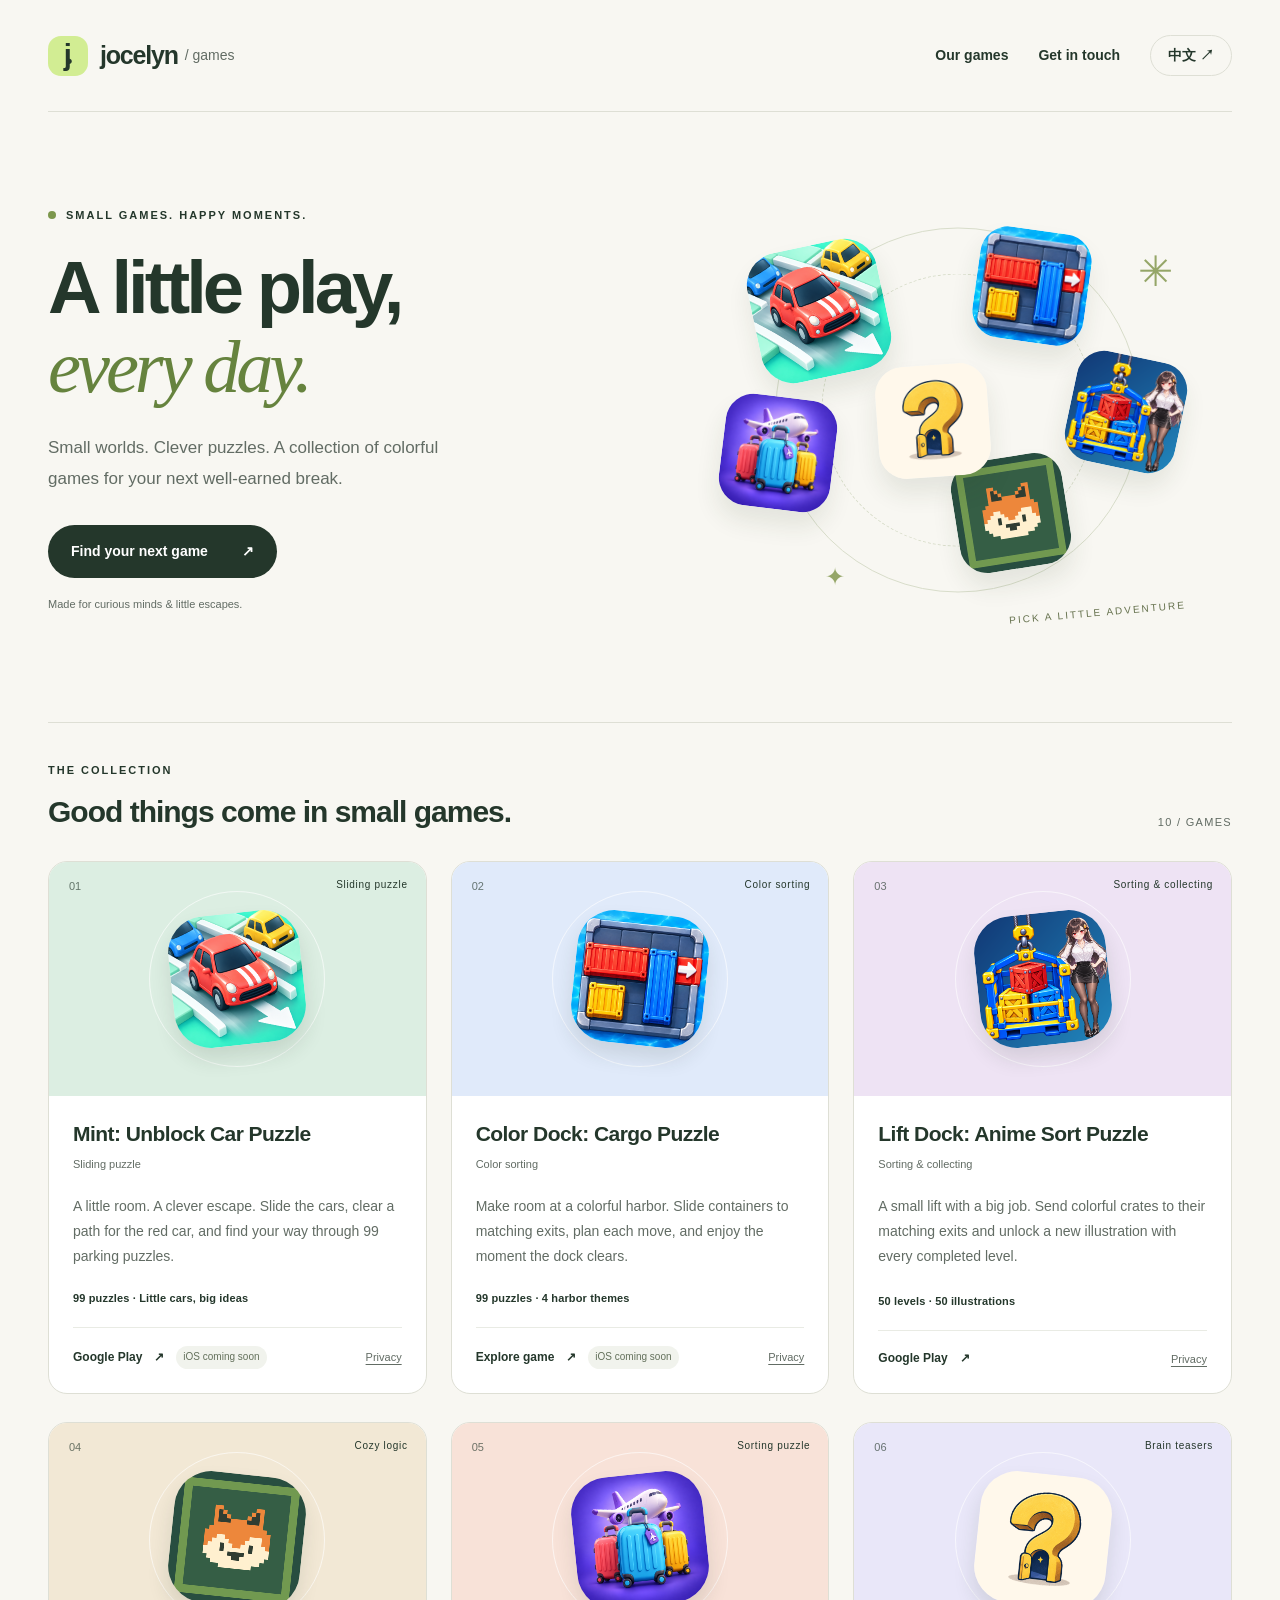
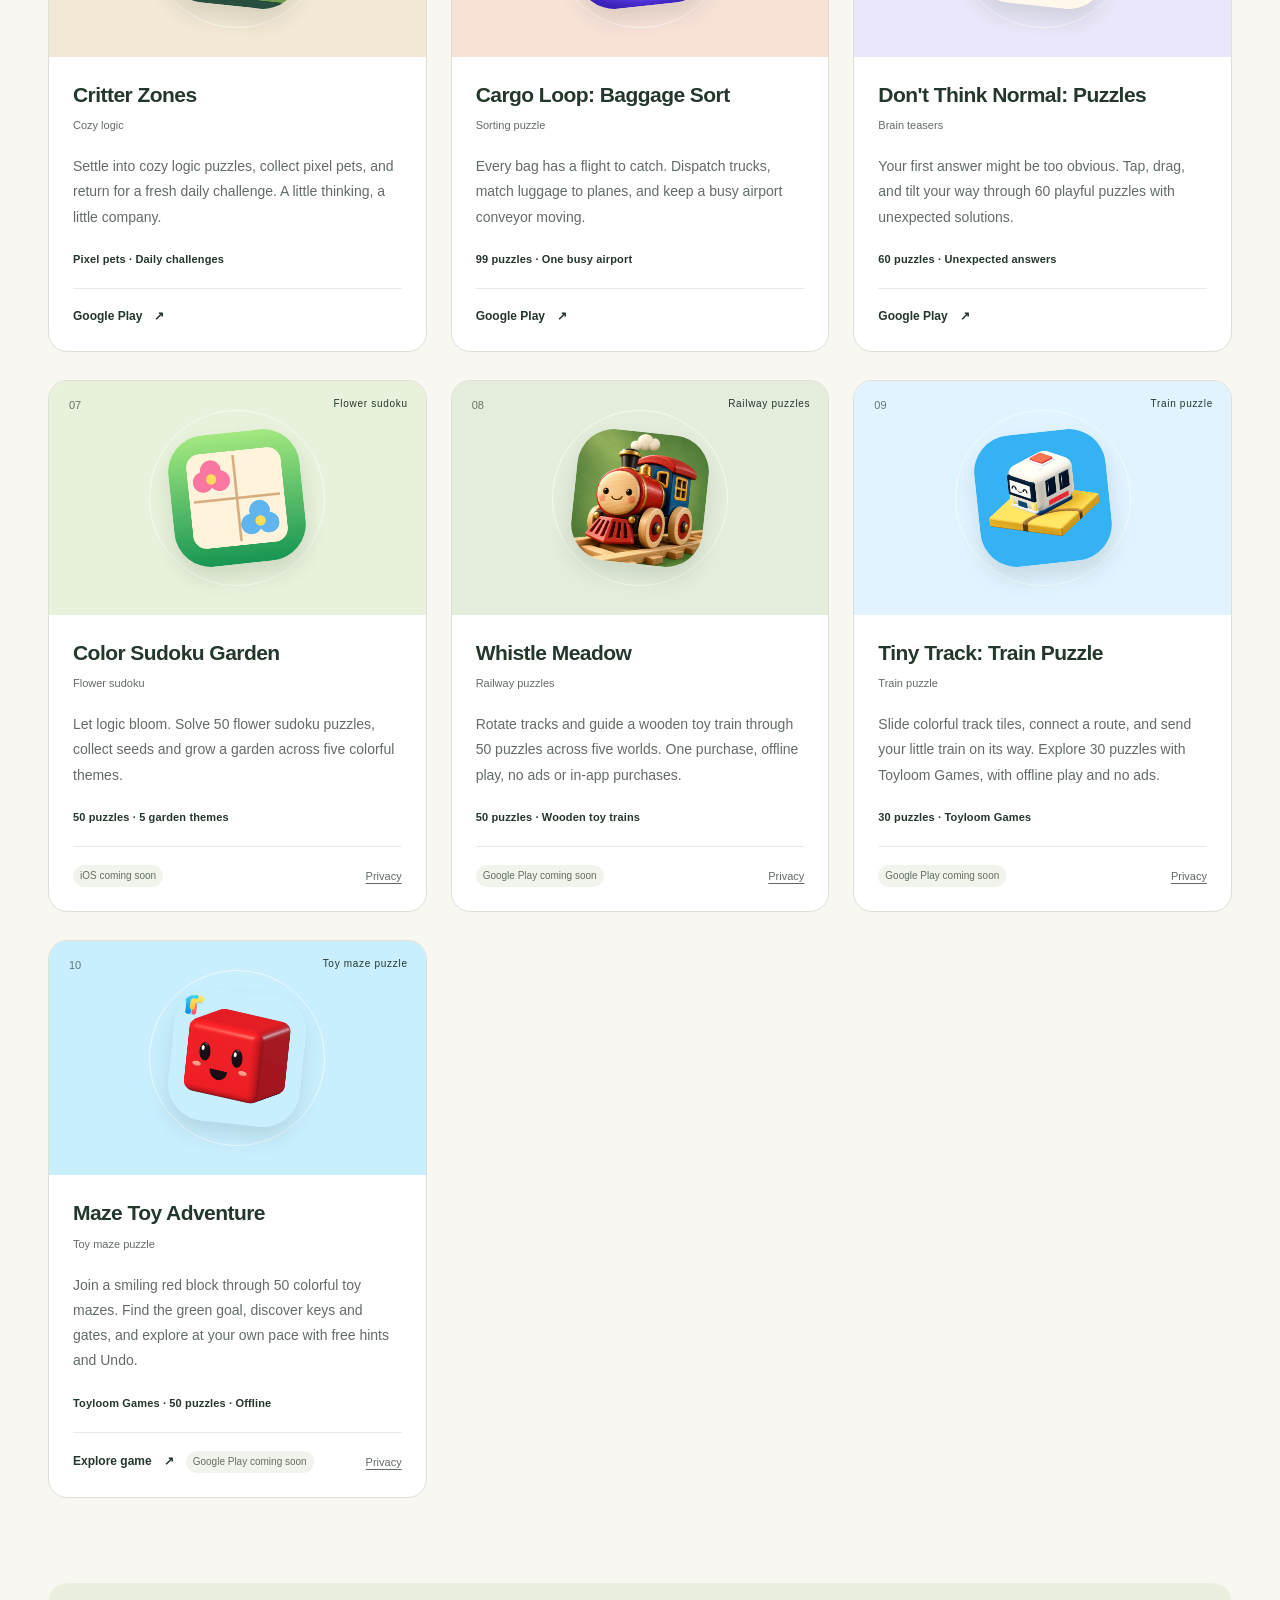
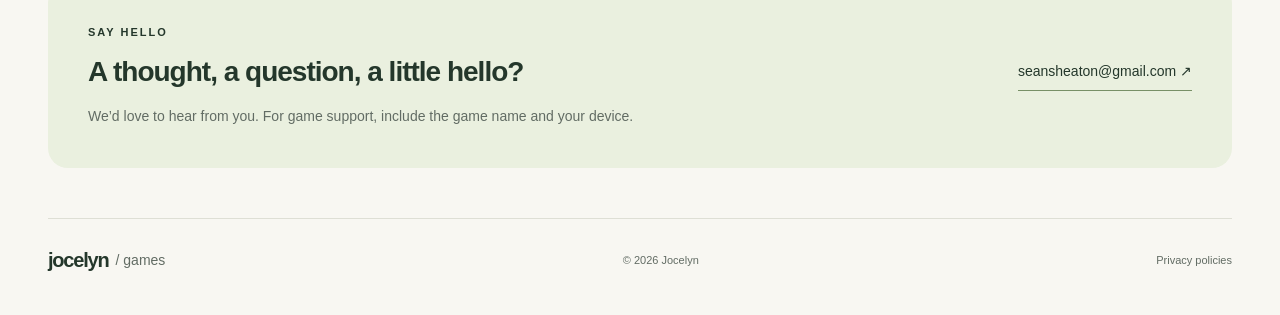
==== commit 32e292e2: "Keep game collection numbering correct for ten or more games" ====
--- a/index.html
+++ b/index.html
@@ -1,3 +1,3 @@
 <!doctype html>
 <html lang="en"><head><meta charset="utf-8"><meta name="viewport" content="width=device-width,initial-scale=1"><meta name="description" content="Discover Jocelyn’s playful puzzle games: Mint, Color Dock, Lift Dock, Critter Zones, Cargo Loop, Don't Think Normal Color Sudoku Garden, Whistle Meadow and Tiny Track: Train Puzzle and Maze Toy Adventure."><meta name="theme-color" content="#f8f7f2"><meta property="og:title" content="Jocelyn Games — A little play, every day."><meta property="og:description" content="Small worlds. Clever puzzles. Find your next little escape."><meta property="og:image" content="https://seansheaton-oss.github.io/mint.png"><link rel="icon" href="favicon.svg" type="image/svg+xml"><link rel="stylesheet" href="style.css"><title>Jocelyn Games — A little play, every day.</title><script src="site.js" defer></script></head><body>
-<a class="skip" href="#games">Skip to games / 跳到游戏</a><header class="wrap"><a class="brand" href="./" aria-label="Jocelyn Games home"><span class="brand-mark" aria-hidden="true">j<span>•</span></span>jocelyn<span class="brand-small"> / games</span></a><nav aria-label="Main navigation"><a href="#games"><span data-en="Our games" data-zh="我们的游戏">Our games</span></a><a href="#contact"><span data-en="Get in touch" data-zh="联系我们">Get in touch</span></a><button id="language" type="button" aria-label="切换为中文">中文 <span aria-hidden="true">↗</span></button></nav></header><main class="wrap"><section class="hero" aria-labelledby="headline"><div class="hero-copy"><div class="eyebrow"><span class="dot"></span><span data-en="SMALL GAMES. HAPPY MOMENTS." data-zh="小小的游戏，大大的快乐。">SMALL GAMES. HAPPY MOMENTS.</span></div><h1 id="headline"><span data-en="A little play," data-zh="给日常，">A little play,</span><br><em data-en="every day." data-zh="添一点好玩。">every day.</em></h1><p class="intro" data-en="Small worlds. Clever puzzles. A collection of colorful games for your next well-earned break." data-zh="小小世界，藏着巧思。挑一款喜欢的游戏，在缤纷的谜题里，享受一段属于自己的轻松时光。">Small worlds. Clever puzzles. A collection of colorful games for your next well-earned break.</p><a class="primary" href="#games"><span data-en="Find your next game" data-zh="发现你的下一款游戏">Find your next game</span> <span aria-hidden="true">↗</span></a><div class="hero-note"><span data-en="Made for curious minds &amp; little escapes." data-zh="为好奇心，也为片刻闲暇。">Made for curious minds &amp; little escapes.</span></div></div><div class="hero-art"><div class="orbit"></div><span class="spark spark-one" aria-hidden="true">✳</span><a href="#mint" class="tile tile-0" aria-label="Mint: Unblock Car Puzzle"><img src="mint.png" alt="" width="112" height="112"></a><a href="#color-dock" class="tile tile-1" aria-label="Color Dock: Cargo Puzzle"><img src="color-dock.png" alt="" width="112" height="112"></a><a href="#lift-dock" class="tile tile-2" aria-label="Lift Dock: Anime Sort Puzzle"><img src="lift-dock.png" alt="" width="112" height="112"></a><a href="#critter-zones" class="tile tile-3" aria-label="Critter Zones"><img src="critter-zones.png" alt="" width="112" height="112"></a><a href="#cargo-loop" class="tile tile-4" aria-label="Cargo Loop: Baggage Sort"><img src="cargo-loop.png" alt="" width="112" height="112"></a><a href="#dont-think-normal" class="tile tile-5" aria-label="Don&#x27;t Think Normal: Puzzles"><img src="dont-think-normal.png" alt="" width="112" height="112"></a><span class="spark spark-two" aria-hidden="true">✦</span><span class="art-label"><span data-en="PICK A LITTLE ADVENTURE" data-zh="选一场小小的冒险">PICK A LITTLE ADVENTURE</span></span></div></section><section id="games" aria-labelledby="games-title"><div class="section-heading"><div><div class="eyebrow"><span data-en="THE COLLECTION" data-zh="游戏合集">THE COLLECTION</span></div><h2 id="games-title"><span data-en="Good things come in small games." data-zh="小小游戏，慢慢喜欢。">Good things come in small games.</span></h2></div><span class="count">10 / <span data-en="GAMES" data-zh="款游戏">GAMES</span></span></div><div class="games"><article class="game" id="mint"><div class="game-art" style="--tint:#dceee2"><span class="number">01</span><span class="category" data-en="Sliding puzzle" data-zh="滑块解谜">Sliding puzzle</span><img src="mint.png" alt="Mint: Unblock Car Puzzle icon" width="144" height="144" loading="lazy"></div><div class="game-body"><h3>Mint: Unblock Car Puzzle</h3><p class="subtitle" data-en="Sliding puzzle" data-zh="薄荷汽车突围">Sliding puzzle</p><p class="description" data-en="A little room. A clever escape. Slide the cars, clear a path for the red car, and find your way through 99 parking puzzles." data-zh="在清新的薄荷小城里，滑动车辆，为红色小车让出通道。挑战 99 道挪车谜题，用更少的步数摘下星星。">A little room. A clever escape. Slide the cars, clear a path for the red car, and find your way through 99 parking puzzles.</p><p class="features" data-en="99 puzzles · Little cars, big ideas" data-zh="99 道谜题 · 小汽车，大巧思">99 puzzles · Little cars, big ideas</p><div class="game-links"><a class="store" href="https://play.google.com/store/apps/details?id=com.carescape.sprint1" target="_blank" rel="noopener noreferrer">Google Play <span aria-hidden="true">↗</span></a><span class="soon" data-en="iOS coming soon" data-zh="iOS 即将上线">iOS coming soon</span><a class="privacy" href="/game-privacy-policies/mint-unblock-car-puzzle/"><span data-en="Privacy" data-zh="隐私政策">Privacy</span></a></div></div></article><article class="game" id="color-dock"><div class="game-art" style="--tint:#e0eafa"><span class="number">02</span><span class="category" data-en="Color sorting" data-zh="色彩分类">Color sorting</span><img src="color-dock.png" alt="Color Dock: Cargo Puzzle icon" width="144" height="144" loading="lazy"></div><div class="game-body"><h3>Color Dock: Cargo Puzzle</h3><p class="subtitle" data-en="Color sorting" data-zh="彩色码头：货柜谜题">Color sorting</p><p class="description" data-en="Make room at a colorful harbor. Slide containers to matching exits, plan each move, and enjoy the moment the dock clears." data-zh="把彩色货柜送往同色出口，安排每一步的先后顺序。在 99 个关卡里，一点点腾出空间，享受清空码头的成就感。">Make room at a colorful harbor. Slide containers to matching exits, plan each move, and enjoy the moment the dock clears.</p><p class="features" data-en="99 puzzles · 4 harbor themes" data-zh="99 个关卡 · 4 种港口主题">99 puzzles · 4 harbor themes</p><div class="game-links"><a class="store" href="/color-dock.html"><span data-en="Explore game" data-zh="了解游戏">Explore game</span> <span aria-hidden="true">↗</span></a><span class="soon" data-en="iOS coming soon" data-zh="iOS 即将上线">iOS coming soon</span><a class="privacy" href="/game-privacy-policies/color-dock/"><span data-en="Privacy" data-zh="隐私政策">Privacy</span></a></div></div></article><article class="game" id="lift-dock"><div class="game-art" style="--tint:#eee3f4"><span class="number">03</span><span class="category" data-en="Sorting &amp; collecting" data-zh="分类与收集">Sorting &amp; collecting</span><img src="lift-dock.png" alt="Lift Dock: Anime Sort Puzzle icon" width="144" height="144" loading="lazy"></div><div class="game-body"><h3>Lift Dock: Anime Sort Puzzle</h3><p class="subtitle" data-en="Sorting &amp; collecting" data-zh="升降机分类与插画收藏">Sorting &amp; collecting</p><p class="description" data-en="A small lift with a big job. Send colorful crates to their matching exits and unlock a new illustration with every completed level." data-zh="小小升降机，装着大大的挑战。合理安排彩色货箱的顺序，送往同色出口；每过一关，解锁一张新的收藏插画。">A small lift with a big job. Send colorful crates to their matching exits and unlock a new illustration with every completed level.</p><p class="features" data-en="50 levels · 50 illustrations" data-zh="50 个关卡 · 50 张插画">50 levels · 50 illustrations</p><div class="game-links"><a class="store" href="https://play.google.com/store/apps/details?id=com.liftdock.sortlite" target="_blank" rel="noopener noreferrer">Google Play <span aria-hidden="true">↗</span></a><a class="privacy" href="/lift-dock-sort-lite-config/"><span data-en="Privacy" data-zh="隐私政策">Privacy</span></a></div></div></article><article class="game" id="critter-zones"><div class="game-art" style="--tint:#f2e8d5"><span class="number">04</span><span class="category" data-en="Cozy logic" data-zh="治愈逻辑">Cozy logic</span><img src="critter-zones.png" alt="Critter Zones icon" width="144" height="144" loading="lazy"></div><div class="game-body"><h3>Critter Zones</h3><p class="subtitle" data-en="Cozy logic" data-zh="像素萌宠逻辑谜题">Cozy logic</p><p class="description" data-en="Settle into cozy logic puzzles, collect pixel pets, and return for a fresh daily challenge. A little thinking, a little company." data-zh="在轻松的逻辑谜题里慢慢思考，收集可爱的像素萌宠，再来一局每日挑战。让解谜时光，多一点陪伴。">Settle into cozy logic puzzles, collect pixel pets, and return for a fresh daily challenge. A little thinking, a little company.</p><p class="features" data-en="Pixel pets · Daily challenges" data-zh="像素萌宠 · 每日挑战">Pixel pets · Daily challenges</p><div class="game-links"><a class="store" href="https://play.google.com/store/apps/details?id=com.critterzones.puzzle" target="_blank" rel="noopener noreferrer">Google Play <span aria-hidden="true">↗</span></a></div></div></article><article class="game" id="cargo-loop"><div class="game-art" style="--tint:#f8e2d8"><span class="number">05</span><span class="category" data-en="Sorting puzzle" data-zh="分类解谜">Sorting puzzle</span><img src="cargo-loop.png" alt="Cargo Loop: Baggage Sort icon" width="144" height="144" loading="lazy"></div><div class="game-body"><h3>Cargo Loop: Baggage Sort</h3><p class="subtitle" data-en="Sorting puzzle" data-zh="机场行李分拣">Sorting puzzle</p><p class="description" data-en="Every bag has a flight to catch. Dispatch trucks, match luggage to planes, and keep a busy airport conveyor moving." data-zh="每件行李，都有要赶上的航班。选择卡车的出发顺序，把彩色行李送上对应飞机，在有限的传送带空间里规划下一步。">Every bag has a flight to catch. Dispatch trucks, match luggage to planes, and keep a busy airport conveyor moving.</p><p class="features" data-en="99 puzzles · One busy airport" data-zh="99 道谜题 · 一座忙碌的小机场">99 puzzles · One busy airport</p><div class="game-links"><a class="store" href="https://play.google.com/store/apps/details?id=com.jocelyn.cargoloop" target="_blank" rel="noopener noreferrer">Google Play <span aria-hidden="true">↗</span></a></div></div></article><article class="game" id="dont-think-normal"><div class="game-art" style="--tint:#e9e7f9"><span class="number">06</span><span class="category" data-en="Brain teasers" data-zh="脑洞解谜">Brain teasers</span><img src="dont-think-normal.png" alt="Don&#x27;t Think Normal: Puzzles icon" width="144" height="144" loading="lazy"></div><div class="game-body"><h3>Don&#x27;t Think Normal: Puzzles</h3><p class="subtitle" data-en="Brain teasers" data-zh="换个思路，答案就不一样">Brain teasers</p><p class="description" data-en="Your first answer might be too obvious. Tap, drag, and tilt your way through 60 playful puzzles with unexpected solutions." data-zh="第一眼想到的答案，也许太普通了。试试点击、拖动和倾斜手机，在 60 道脑洞谜题里，发现意料之外的解法。">Your first answer might be too obvious. Tap, drag, and tilt your way through 60 playful puzzles with unexpected solutions.</p><p class="features" data-en="60 puzzles · Unexpected answers" data-zh="60 道谜题 · 意想不到的答案">60 puzzles · Unexpected answers</p><div class="game-links"><a class="store" href="https://play.google.com/store/apps/details?id=com.game.dontthinknormal" target="_blank" rel="noopener noreferrer">Google Play <span aria-hidden="true">↗</span></a></div></div></article><article class="game" id="color-sudoku-garden"><div class="game-art" style="--tint:#e7f1db"><span class="number">07</span><span class="category" data-en="Flower sudoku" data-zh="花朵数独">Flower sudoku</span><img src="color-sudoku-garden.png" alt="Color Sudoku Garden icon" width="144" height="144" loading="lazy"></div><div class="game-body"><h3>Color Sudoku Garden</h3><p class="subtitle" data-en="Flower sudoku" data-zh="彩色数独花园">Flower sudoku</p><p class="description" data-en="Let logic bloom. Solve 50 flower sudoku puzzles, collect seeds and grow a garden across five colorful themes." data-zh="让逻辑与花朵一同绽放。挑战 50 个花朵数独关卡，收集种子，在五种主题中打造自己的花园。">Let logic bloom. Solve 50 flower sudoku puzzles, collect seeds and grow a garden across five colorful themes.</p><p class="features" data-en="50 puzzles · 5 garden themes" data-zh="50 个关卡 · 5 种花园主题">50 puzzles · 5 garden themes</p><div class="game-links"><span class="soon" data-en="iOS coming soon" data-zh="iOS 即将上线">iOS coming soon</span><a class="privacy" href="/game-privacy-policies/color-sudoku-garden/"><span data-en="Privacy" data-zh="隐私政策">Privacy</span></a></div></div></article><article class="game" id="whistle-meadow"><div class="game-art" style="--tint:#e4eddb"><span class="number">08</span><span class="category" data-en="Railway puzzles" data-zh="铁路解谜">Railway puzzles</span><img src="whistle-meadow.png" alt="Whistle Meadow icon" width="144" height="144" loading="lazy"></div><div class="game-body"><h3>Whistle Meadow</h3><p class="subtitle" data-en="Railway puzzles" data-zh="木质小火车解谜">Railway puzzles</p><p class="description" data-en="Rotate tracks and guide a wooden toy train through 50 puzzles across five worlds. One purchase, offline play, no ads or in-app purchases." data-zh="旋转轨道，带领木质小火车挑战五个世界的 50 个谜题。一次购买，离线游玩，无广告、无内购。">Rotate tracks and guide a wooden toy train through 50 puzzles across five worlds. One purchase, offline play, no ads or in-app purchases.</p><p class="features" data-en="50 puzzles · Wooden toy trains" data-zh="50 个关卡 · 木质玩具火车">50 puzzles · Wooden toy trains</p><div class="game-links"><span class="soon" data-en="Google Play coming soon" data-zh="Google Play 即将上线">Google Play coming soon</span><a class="privacy" href="/game-privacy-policies/whistle-meadow/"><span data-en="Privacy" data-zh="隐私政策">Privacy</span></a></div></div></article><article class="game" id="tiny-track-escape"><div class="game-art" style="--tint:#e0f3ff"><span class="number">09</span><span class="category" data-en="Train puzzle" data-zh="火车解谜">Train puzzle</span><img src="tiny-track-escape.png" alt="Tiny Track: Train Puzzle icon" width="144" height="144" loading="lazy"></div><div class="game-body"><h3>Tiny Track: Train Puzzle</h3><p class="subtitle" data-en="Train puzzle" data-zh="小小轨道：火车解谜">Train puzzle</p><p class="description" data-en="Slide colorful track tiles, connect a route, and send your little train on its way. Explore 30 puzzles with Toyloom Games, with offline play and no ads." data-zh="移动彩色轨道块，连接路线，让小火车顺利到站。与 Toyloom Games 一起挑战 30 个谜题，离线游玩，无广告打扰。">Slide colorful track tiles, connect a route, and send your little train on its way. Explore 30 puzzles with Toyloom Games, with offline play and no ads.</p><p class="features" data-en="30 puzzles · Toyloom Games" data-zh="30 个关卡 · Toyloom Games">30 puzzles · Toyloom Games</p><div class="game-links"><span class="soon" data-en="Google Play coming soon" data-zh="Google Play 即将上线">Google Play coming soon</span><a class="privacy" href="/game-privacy-policies/tiny-track-escape/"><span data-en="Privacy" data-zh="隐私政策">Privacy</span></a></div></div></article><article class="game" id="maze-toy-adventure"><div class="game-art" style="--tint:#c9efff"><span class="number">010</span><span class="category" data-en="Toy maze puzzle" data-zh="玩具迷宫解谜">Toy maze puzzle</span><img src="maze-toy-adventure.png" alt="Maze Toy Adventure icon" width="144" height="144" loading="lazy"></div><div class="game-body"><h3>Maze Toy Adventure</h3><p class="subtitle" data-en="Toy maze puzzle" data-zh="玩具迷宫大冒险">Toy maze puzzle</p><p class="description" data-en="Join a smiling red block through 50 colorful toy mazes. Find the green goal, discover keys and gates, and explore at your own pace with free hints and Undo." data-zh="和微笑的小红块探索 50 个缤纷玩具迷宫。寻找绿色终点，发现钥匙和门，在不限次提示和撤销的帮助下，按自己的节奏前进。">Join a smiling red block through 50 colorful toy mazes. Find the green goal, discover keys and gates, and explore at your own pace with free hints and Undo.</p><p class="features" data-en="Toyloom Games · 50 puzzles · Offline" data-zh="Toyloom Games · 50 关 · 离线游玩">Toyloom Games · 50 puzzles · Offline</p><div class="game-links"><a class="store" href="/maze-toy-adventure/"><span data-en="Explore game" data-zh="了解游戏">Explore game</span> <span aria-hidden="true">↗</span></a><span class="soon" data-en="Google Play coming soon" data-zh="Google Play 即将上线">Google Play coming soon</span><a class="privacy" href="/game-privacy-policies/maze-toy-adventure/"><span data-en="Privacy" data-zh="隐私政策">Privacy</span></a></div></div></article></div></section><section class="contact" id="contact"><div><div class="eyebrow"><span data-en="SAY HELLO" data-zh="打个招呼">SAY HELLO</span></div><h2><span data-en="A thought, a question, a little hello?" data-zh="有建议、有问题，或只是想打个招呼？">A thought, a question, a little hello?</span></h2><p data-en="We’d love to hear from you. For game support, include the game name and your device." data-zh="欢迎来信。反馈游戏问题时，请附上游戏名称和设备型号，方便我们更快了解情况。">We’d love to hear from you. For game support, include the game name and your device.</p></div><a href="mailto:seansheaton@gmail.com">seansheaton@gmail.com <span aria-hidden="true">↗</span></a></section></main><footer class="wrap"><a class="brand" href="./">jocelyn<span class="brand-small"> / games</span></a><span>© 2026 Jocelyn</span><a href="/game-privacy-policies/"><span data-en="Privacy policies" data-zh="隐私政策">Privacy policies</span></a></footer></body></html>
+<a class="skip" href="#games">Skip to games / 跳到游戏</a><header class="wrap"><a class="brand" href="./" aria-label="Jocelyn Games home"><span class="brand-mark" aria-hidden="true">j<span>•</span></span>jocelyn<span class="brand-small"> / games</span></a><nav aria-label="Main navigation"><a href="#games"><span data-en="Our games" data-zh="我们的游戏">Our games</span></a><a href="#contact"><span data-en="Get in touch" data-zh="联系我们">Get in touch</span></a><button id="language" type="button" aria-label="切换为中文">中文 <span aria-hidden="true">↗</span></button></nav></header><main class="wrap"><section class="hero" aria-labelledby="headline"><div class="hero-copy"><div class="eyebrow"><span class="dot"></span><span data-en="SMALL GAMES. HAPPY MOMENTS." data-zh="小小的游戏，大大的快乐。">SMALL GAMES. HAPPY MOMENTS.</span></div><h1 id="headline"><span data-en="A little play," data-zh="给日常，">A little play,</span><br><em data-en="every day." data-zh="添一点好玩。">every day.</em></h1><p class="intro" data-en="Small worlds. Clever puzzles. A collection of colorful games for your next well-earned break." data-zh="小小世界，藏着巧思。挑一款喜欢的游戏，在缤纷的谜题里，享受一段属于自己的轻松时光。">Small worlds. Clever puzzles. A collection of colorful games for your next well-earned break.</p><a class="primary" href="#games"><span data-en="Find your next game" data-zh="发现你的下一款游戏">Find your next game</span> <span aria-hidden="true">↗</span></a><div class="hero-note"><span data-en="Made for curious minds &amp; little escapes." data-zh="为好奇心，也为片刻闲暇。">Made for curious minds &amp; little escapes.</span></div></div><div class="hero-art"><div class="orbit"></div><span class="spark spark-one" aria-hidden="true">✳</span><a href="#mint" class="tile tile-0" aria-label="Mint: Unblock Car Puzzle"><img src="mint.png" alt="" width="112" height="112"></a><a href="#color-dock" class="tile tile-1" aria-label="Color Dock: Cargo Puzzle"><img src="color-dock.png" alt="" width="112" height="112"></a><a href="#lift-dock" class="tile tile-2" aria-label="Lift Dock: Anime Sort Puzzle"><img src="lift-dock.png" alt="" width="112" height="112"></a><a href="#critter-zones" class="tile tile-3" aria-label="Critter Zones"><img src="critter-zones.png" alt="" width="112" height="112"></a><a href="#cargo-loop" class="tile tile-4" aria-label="Cargo Loop: Baggage Sort"><img src="cargo-loop.png" alt="" width="112" height="112"></a><a href="#dont-think-normal" class="tile tile-5" aria-label="Don&#x27;t Think Normal: Puzzles"><img src="dont-think-normal.png" alt="" width="112" height="112"></a><span class="spark spark-two" aria-hidden="true">✦</span><span class="art-label"><span data-en="PICK A LITTLE ADVENTURE" data-zh="选一场小小的冒险">PICK A LITTLE ADVENTURE</span></span></div></section><section id="games" aria-labelledby="games-title"><div class="section-heading"><div><div class="eyebrow"><span data-en="THE COLLECTION" data-zh="游戏合集">THE COLLECTION</span></div><h2 id="games-title"><span data-en="Good things come in small games." data-zh="小小游戏，慢慢喜欢。">Good things come in small games.</span></h2></div><span class="count">10 / <span data-en="GAMES" data-zh="款游戏">GAMES</span></span></div><div class="games"><article class="game" id="mint"><div class="game-art" style="--tint:#dceee2"><span class="number">01</span><span class="category" data-en="Sliding puzzle" data-zh="滑块解谜">Sliding puzzle</span><img src="mint.png" alt="Mint: Unblock Car Puzzle icon" width="144" height="144" loading="lazy"></div><div class="game-body"><h3>Mint: Unblock Car Puzzle</h3><p class="subtitle" data-en="Sliding puzzle" data-zh="薄荷汽车突围">Sliding puzzle</p><p class="description" data-en="A little room. A clever escape. Slide the cars, clear a path for the red car, and find your way through 99 parking puzzles." data-zh="在清新的薄荷小城里，滑动车辆，为红色小车让出通道。挑战 99 道挪车谜题，用更少的步数摘下星星。">A little room. A clever escape. Slide the cars, clear a path for the red car, and find your way through 99 parking puzzles.</p><p class="features" data-en="99 puzzles · Little cars, big ideas" data-zh="99 道谜题 · 小汽车，大巧思">99 puzzles · Little cars, big ideas</p><div class="game-links"><a class="store" href="https://play.google.com/store/apps/details?id=com.carescape.sprint1" target="_blank" rel="noopener noreferrer">Google Play <span aria-hidden="true">↗</span></a><span class="soon" data-en="iOS coming soon" data-zh="iOS 即将上线">iOS coming soon</span><a class="privacy" href="/game-privacy-policies/mint-unblock-car-puzzle/"><span data-en="Privacy" data-zh="隐私政策">Privacy</span></a></div></div></article><article class="game" id="color-dock"><div class="game-art" style="--tint:#e0eafa"><span class="number">02</span><span class="category" data-en="Color sorting" data-zh="色彩分类">Color sorting</span><img src="color-dock.png" alt="Color Dock: Cargo Puzzle icon" width="144" height="144" loading="lazy"></div><div class="game-body"><h3>Color Dock: Cargo Puzzle</h3><p class="subtitle" data-en="Color sorting" data-zh="彩色码头：货柜谜题">Color sorting</p><p class="description" data-en="Make room at a colorful harbor. Slide containers to matching exits, plan each move, and enjoy the moment the dock clears." data-zh="把彩色货柜送往同色出口，安排每一步的先后顺序。在 99 个关卡里，一点点腾出空间，享受清空码头的成就感。">Make room at a colorful harbor. Slide containers to matching exits, plan each move, and enjoy the moment the dock clears.</p><p class="features" data-en="99 puzzles · 4 harbor themes" data-zh="99 个关卡 · 4 种港口主题">99 puzzles · 4 harbor themes</p><div class="game-links"><a class="store" href="/color-dock.html"><span data-en="Explore game" data-zh="了解游戏">Explore game</span> <span aria-hidden="true">↗</span></a><span class="soon" data-en="iOS coming soon" data-zh="iOS 即将上线">iOS coming soon</span><a class="privacy" href="/game-privacy-policies/color-dock/"><span data-en="Privacy" data-zh="隐私政策">Privacy</span></a></div></div></article><article class="game" id="lift-dock"><div class="game-art" style="--tint:#eee3f4"><span class="number">03</span><span class="category" data-en="Sorting &amp; collecting" data-zh="分类与收集">Sorting &amp; collecting</span><img src="lift-dock.png" alt="Lift Dock: Anime Sort Puzzle icon" width="144" height="144" loading="lazy"></div><div class="game-body"><h3>Lift Dock: Anime Sort Puzzle</h3><p class="subtitle" data-en="Sorting &amp; collecting" data-zh="升降机分类与插画收藏">Sorting &amp; collecting</p><p class="description" data-en="A small lift with a big job. Send colorful crates to their matching exits and unlock a new illustration with every completed level." data-zh="小小升降机，装着大大的挑战。合理安排彩色货箱的顺序，送往同色出口；每过一关，解锁一张新的收藏插画。">A small lift with a big job. Send colorful crates to their matching exits and unlock a new illustration with every completed level.</p><p class="features" data-en="50 levels · 50 illustrations" data-zh="50 个关卡 · 50 张插画">50 levels · 50 illustrations</p><div class="game-links"><a class="store" href="https://play.google.com/store/apps/details?id=com.liftdock.sortlite" target="_blank" rel="noopener noreferrer">Google Play <span aria-hidden="true">↗</span></a><a class="privacy" href="/lift-dock-sort-lite-config/"><span data-en="Privacy" data-zh="隐私政策">Privacy</span></a></div></div></article><article class="game" id="critter-zones"><div class="game-art" style="--tint:#f2e8d5"><span class="number">04</span><span class="category" data-en="Cozy logic" data-zh="治愈逻辑">Cozy logic</span><img src="critter-zones.png" alt="Critter Zones icon" width="144" height="144" loading="lazy"></div><div class="game-body"><h3>Critter Zones</h3><p class="subtitle" data-en="Cozy logic" data-zh="像素萌宠逻辑谜题">Cozy logic</p><p class="description" data-en="Settle into cozy logic puzzles, collect pixel pets, and return for a fresh daily challenge. A little thinking, a little company." data-zh="在轻松的逻辑谜题里慢慢思考，收集可爱的像素萌宠，再来一局每日挑战。让解谜时光，多一点陪伴。">Settle into cozy logic puzzles, collect pixel pets, and return for a fresh daily challenge. A little thinking, a little company.</p><p class="features" data-en="Pixel pets · Daily challenges" data-zh="像素萌宠 · 每日挑战">Pixel pets · Daily challenges</p><div class="game-links"><a class="store" href="https://play.google.com/store/apps/details?id=com.critterzones.puzzle" target="_blank" rel="noopener noreferrer">Google Play <span aria-hidden="true">↗</span></a></div></div></article><article class="game" id="cargo-loop"><div class="game-art" style="--tint:#f8e2d8"><span class="number">05</span><span class="category" data-en="Sorting puzzle" data-zh="分类解谜">Sorting puzzle</span><img src="cargo-loop.png" alt="Cargo Loop: Baggage Sort icon" width="144" height="144" loading="lazy"></div><div class="game-body"><h3>Cargo Loop: Baggage Sort</h3><p class="subtitle" data-en="Sorting puzzle" data-zh="机场行李分拣">Sorting puzzle</p><p class="description" data-en="Every bag has a flight to catch. Dispatch trucks, match luggage to planes, and keep a busy airport conveyor moving." data-zh="每件行李，都有要赶上的航班。选择卡车的出发顺序，把彩色行李送上对应飞机，在有限的传送带空间里规划下一步。">Every bag has a flight to catch. Dispatch trucks, match luggage to planes, and keep a busy airport conveyor moving.</p><p class="features" data-en="99 puzzles · One busy airport" data-zh="99 道谜题 · 一座忙碌的小机场">99 puzzles · One busy airport</p><div class="game-links"><a class="store" href="https://play.google.com/store/apps/details?id=com.jocelyn.cargoloop" target="_blank" rel="noopener noreferrer">Google Play <span aria-hidden="true">↗</span></a></div></div></article><article class="game" id="dont-think-normal"><div class="game-art" style="--tint:#e9e7f9"><span class="number">06</span><span class="category" data-en="Brain teasers" data-zh="脑洞解谜">Brain teasers</span><img src="dont-think-normal.png" alt="Don&#x27;t Think Normal: Puzzles icon" width="144" height="144" loading="lazy"></div><div class="game-body"><h3>Don&#x27;t Think Normal: Puzzles</h3><p class="subtitle" data-en="Brain teasers" data-zh="换个思路，答案就不一样">Brain teasers</p><p class="description" data-en="Your first answer might be too obvious. Tap, drag, and tilt your way through 60 playful puzzles with unexpected solutions." data-zh="第一眼想到的答案，也许太普通了。试试点击、拖动和倾斜手机，在 60 道脑洞谜题里，发现意料之外的解法。">Your first answer might be too obvious. Tap, drag, and tilt your way through 60 playful puzzles with unexpected solutions.</p><p class="features" data-en="60 puzzles · Unexpected answers" data-zh="60 道谜题 · 意想不到的答案">60 puzzles · Unexpected answers</p><div class="game-links"><a class="store" href="https://play.google.com/store/apps/details?id=com.game.dontthinknormal" target="_blank" rel="noopener noreferrer">Google Play <span aria-hidden="true">↗</span></a></div></div></article><article class="game" id="color-sudoku-garden"><div class="game-art" style="--tint:#e7f1db"><span class="number">07</span><span class="category" data-en="Flower sudoku" data-zh="花朵数独">Flower sudoku</span><img src="color-sudoku-garden.png" alt="Color Sudoku Garden icon" width="144" height="144" loading="lazy"></div><div class="game-body"><h3>Color Sudoku Garden</h3><p class="subtitle" data-en="Flower sudoku" data-zh="彩色数独花园">Flower sudoku</p><p class="description" data-en="Let logic bloom. Solve 50 flower sudoku puzzles, collect seeds and grow a garden across five colorful themes." data-zh="让逻辑与花朵一同绽放。挑战 50 个花朵数独关卡，收集种子，在五种主题中打造自己的花园。">Let logic bloom. Solve 50 flower sudoku puzzles, collect seeds and grow a garden across five colorful themes.</p><p class="features" data-en="50 puzzles · 5 garden themes" data-zh="50 个关卡 · 5 种花园主题">50 puzzles · 5 garden themes</p><div class="game-links"><span class="soon" data-en="iOS coming soon" data-zh="iOS 即将上线">iOS coming soon</span><a class="privacy" href="/game-privacy-policies/color-sudoku-garden/"><span data-en="Privacy" data-zh="隐私政策">Privacy</span></a></div></div></article><article class="game" id="whistle-meadow"><div class="game-art" style="--tint:#e4eddb"><span class="number">08</span><span class="category" data-en="Railway puzzles" data-zh="铁路解谜">Railway puzzles</span><img src="whistle-meadow.png" alt="Whistle Meadow icon" width="144" height="144" loading="lazy"></div><div class="game-body"><h3>Whistle Meadow</h3><p class="subtitle" data-en="Railway puzzles" data-zh="木质小火车解谜">Railway puzzles</p><p class="description" data-en="Rotate tracks and guide a wooden toy train through 50 puzzles across five worlds. One purchase, offline play, no ads or in-app purchases." data-zh="旋转轨道，带领木质小火车挑战五个世界的 50 个谜题。一次购买，离线游玩，无广告、无内购。">Rotate tracks and guide a wooden toy train through 50 puzzles across five worlds. One purchase, offline play, no ads or in-app purchases.</p><p class="features" data-en="50 puzzles · Wooden toy trains" data-zh="50 个关卡 · 木质玩具火车">50 puzzles · Wooden toy trains</p><div class="game-links"><span class="soon" data-en="Google Play coming soon" data-zh="Google Play 即将上线">Google Play coming soon</span><a class="privacy" href="/game-privacy-policies/whistle-meadow/"><span data-en="Privacy" data-zh="隐私政策">Privacy</span></a></div></div></article><article class="game" id="tiny-track-escape"><div class="game-art" style="--tint:#e0f3ff"><span class="number">09</span><span class="category" data-en="Train puzzle" data-zh="火车解谜">Train puzzle</span><img src="tiny-track-escape.png" alt="Tiny Track: Train Puzzle icon" width="144" height="144" loading="lazy"></div><div class="game-body"><h3>Tiny Track: Train Puzzle</h3><p class="subtitle" data-en="Train puzzle" data-zh="小小轨道：火车解谜">Train puzzle</p><p class="description" data-en="Slide colorful track tiles, connect a route, and send your little train on its way. Explore 30 puzzles with Toyloom Games, with offline play and no ads." data-zh="移动彩色轨道块，连接路线，让小火车顺利到站。与 Toyloom Games 一起挑战 30 个谜题，离线游玩，无广告打扰。">Slide colorful track tiles, connect a route, and send your little train on its way. Explore 30 puzzles with Toyloom Games, with offline play and no ads.</p><p class="features" data-en="30 puzzles · Toyloom Games" data-zh="30 个关卡 · Toyloom Games">30 puzzles · Toyloom Games</p><div class="game-links"><span class="soon" data-en="Google Play coming soon" data-zh="Google Play 即将上线">Google Play coming soon</span><a class="privacy" href="/game-privacy-policies/tiny-track-escape/"><span data-en="Privacy" data-zh="隐私政策">Privacy</span></a></div></div></article><article class="game" id="maze-toy-adventure"><div class="game-art" style="--tint:#c9efff"><span class="number">10</span><span class="category" data-en="Toy maze puzzle" data-zh="玩具迷宫解谜">Toy maze puzzle</span><img src="maze-toy-adventure.png" alt="Maze Toy Adventure icon" width="144" height="144" loading="lazy"></div><div class="game-body"><h3>Maze Toy Adventure</h3><p class="subtitle" data-en="Toy maze puzzle" data-zh="玩具迷宫大冒险">Toy maze puzzle</p><p class="description" data-en="Join a smiling red block through 50 colorful toy mazes. Find the green goal, discover keys and gates, and explore at your own pace with free hints and Undo." data-zh="和微笑的小红块探索 50 个缤纷玩具迷宫。寻找绿色终点，发现钥匙和门，在不限次提示和撤销的帮助下，按自己的节奏前进。">Join a smiling red block through 50 colorful toy mazes. Find the green goal, discover keys and gates, and explore at your own pace with free hints and Undo.</p><p class="features" data-en="Toyloom Games · 50 puzzles · Offline" data-zh="Toyloom Games · 50 关 · 离线游玩">Toyloom Games · 50 puzzles · Offline</p><div class="game-links"><a class="store" href="/maze-toy-adventure/"><span data-en="Explore game" data-zh="了解游戏">Explore game</span> <span aria-hidden="true">↗</span></a><span class="soon" data-en="Google Play coming soon" data-zh="Google Play 即将上线">Google Play coming soon</span><a class="privacy" href="/game-privacy-policies/maze-toy-adventure/"><span data-en="Privacy" data-zh="隐私政策">Privacy</span></a></div></div></article></div></section><section class="contact" id="contact"><div><div class="eyebrow"><span data-en="SAY HELLO" data-zh="打个招呼">SAY HELLO</span></div><h2><span data-en="A thought, a question, a little hello?" data-zh="有建议、有问题，或只是想打个招呼？">A thought, a question, a little hello?</span></h2><p data-en="We’d love to hear from you. For game support, include the game name and your device." data-zh="欢迎来信。反馈游戏问题时，请附上游戏名称和设备型号，方便我们更快了解情况。">We’d love to hear from you. For game support, include the game name and your device.</p></div><a href="mailto:seansheaton@gmail.com">seansheaton@gmail.com <span aria-hidden="true">↗</span></a></section></main><footer class="wrap"><a class="brand" href="./">jocelyn<span class="brand-small"> / games</span></a><span>© 2026 Jocelyn</span><a href="/game-privacy-policies/"><span data-en="Privacy policies" data-zh="隐私政策">Privacy policies</span></a></footer></body></html>
